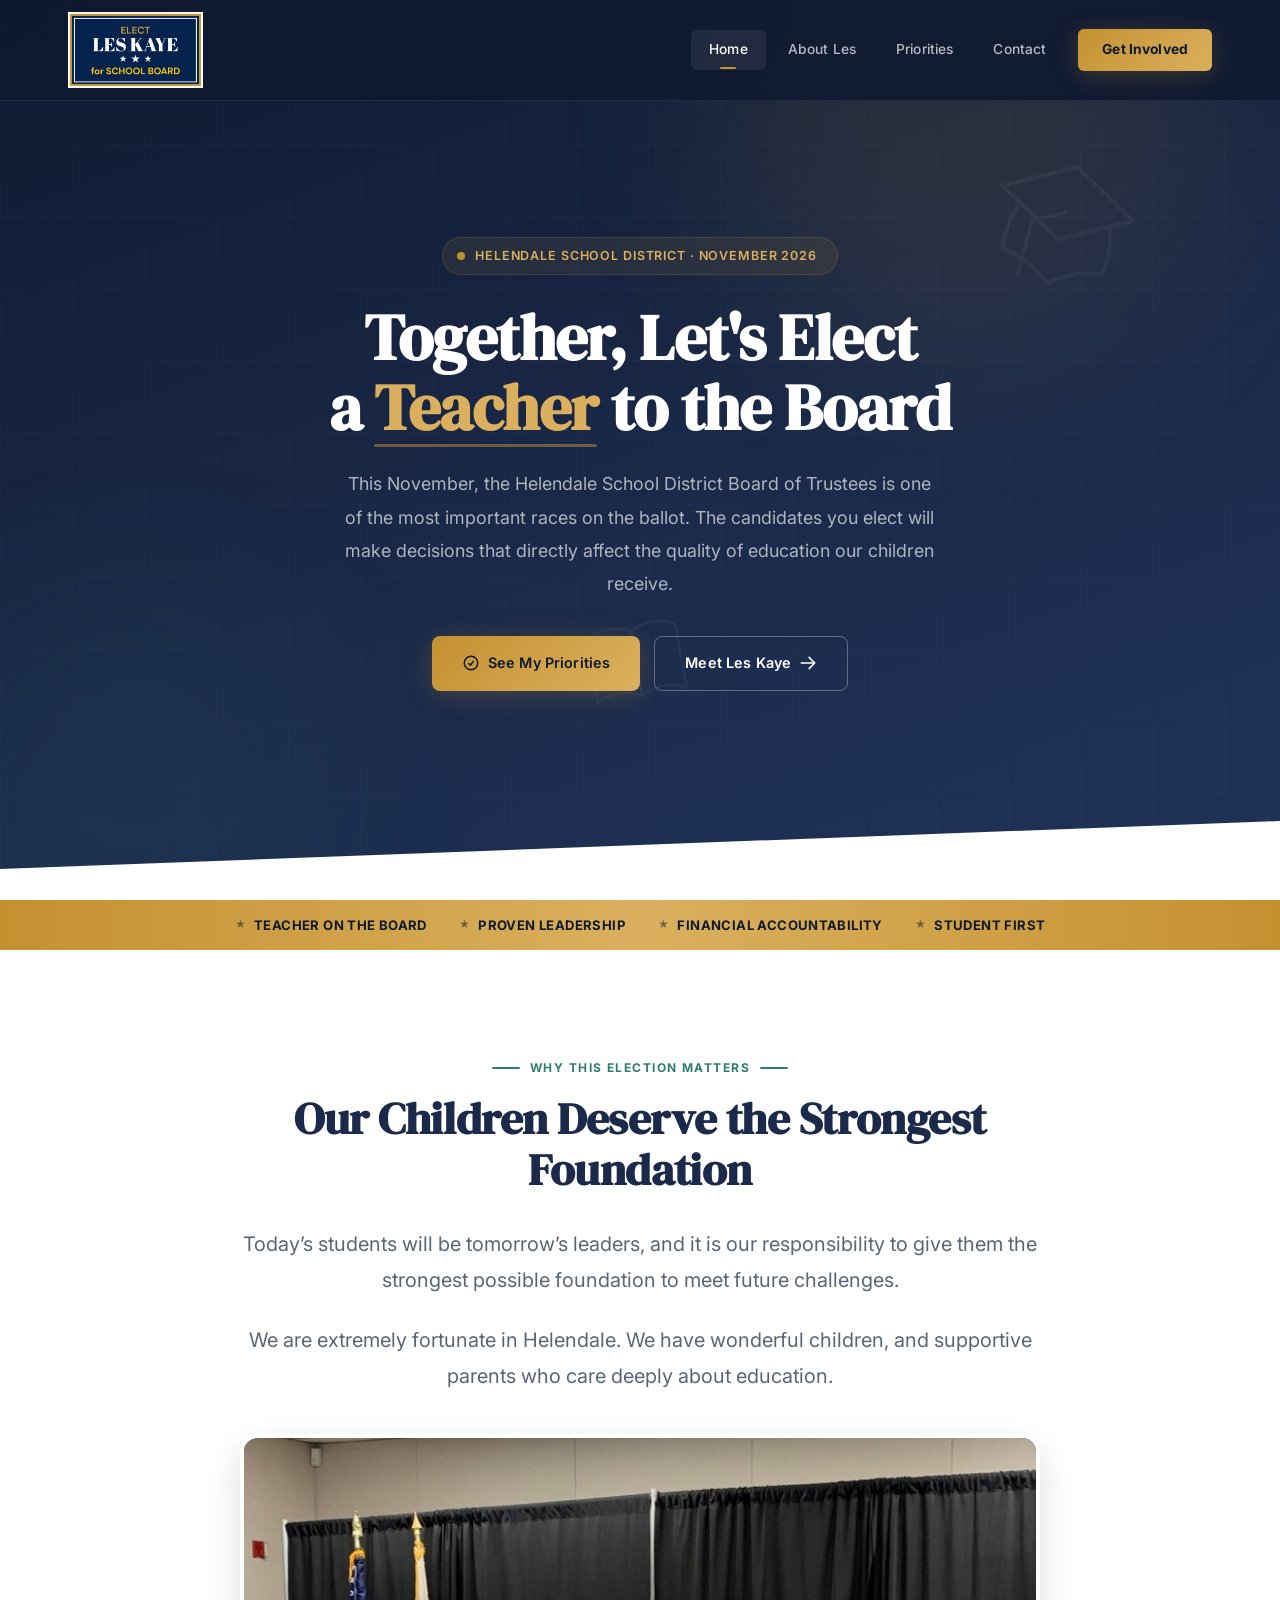
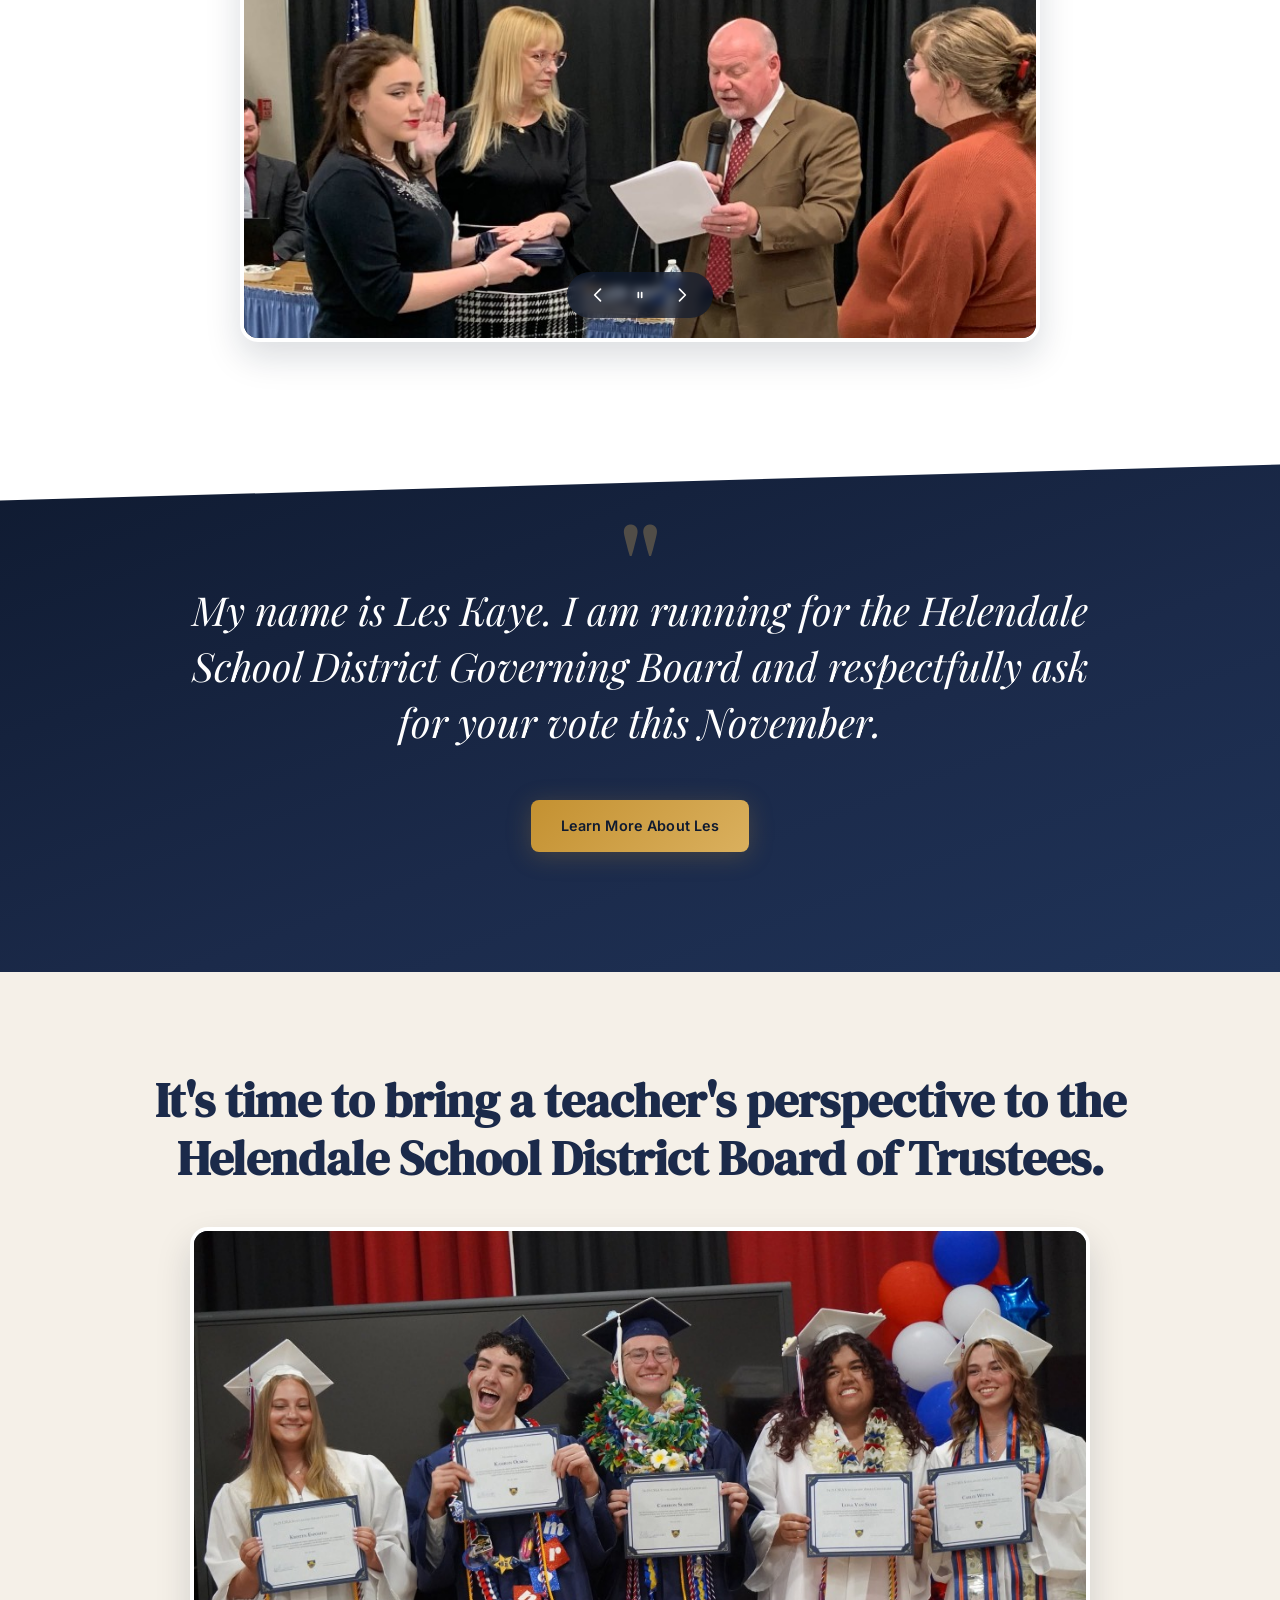
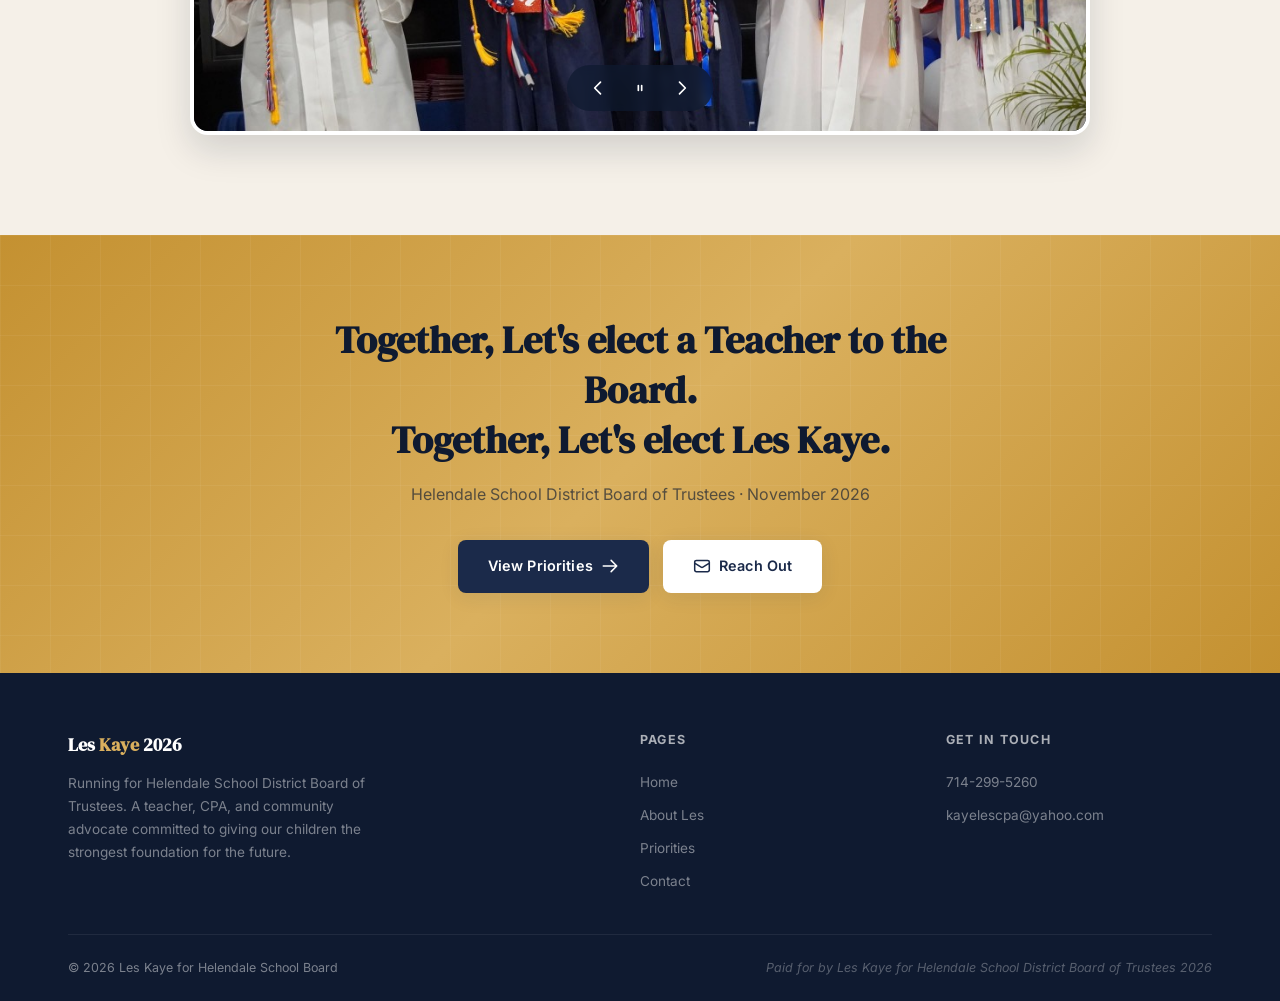
==== index.html @ a50e0bfd "Add files via upload" ====
<!DOCTYPE html>
<html lang="en">
<head>
  <meta charset="UTF-8">
  <meta name="viewport" content="width=device-width, initial-scale=1.0">
  <meta name="description" content="Les Kaye for Helendale School District Board of Trustees 2026. A teacher, CPA, and community advocate running to strengthen education in Helendale, California.">
  <meta name="keywords" content="Les Kaye, Helendale School District, School Board, Board of Trustees, Helendale California, education, school board election 2026">
  <meta name="author" content="Les Kaye for Helendale School District Board of Trustees 2026">
  <meta property="og:title" content="Les Kaye for School Board">
  <meta property="og:description" content="Together, let's elect a teacher to the Helendale School District Board of Trustees. Vote Les Kaye this November.">
  <meta property="og:type" content="website">
  <meta property="og:locale" content="en_US">
  <meta name="twitter:card" content="summary_large_image">
  <meta name="twitter:title" content="Les Kaye for School Board">
  <meta name="twitter:description" content="Together, let's elect a teacher to the Helendale School District Board of Trustees.">
  <link rel="canonical" href="https://www.leskaye2026.com/">
  <title>Les Kaye for School Board</title>
  <link rel="stylesheet" href="styles.css">
  <link rel="icon" type="image/svg+xml" href="data:image/svg+xml,<svg xmlns='http://www.w3.org/2000/svg' viewBox='0 0 100 100'><rect width='100' height='100' rx='20' fill='%230f1a30'/><text x='50' y='68' font-family='sans-serif' font-size='50' font-weight='bold' fill='%23c49131' text-anchor='middle'>LK</text></svg>">
  <style>
    /* Additional styles for the new spaced-out home page layout */
    .statement-section {
      text-align: center;
      max-width: 800px;
      margin: 0 auto;
    }
    .statement-text {
      font-size: 1.25rem;
      line-height: 1.8;
      color: var(--slate);
      margin-bottom: 24px;
    }
    .large-quote-section {
      background: linear-gradient(160deg, var(--navy-deep), var(--navy) 60%, var(--navy-mid));
      padding: 120px 0;
      position: relative;
      overflow: hidden;
    }
    .large-quote-section::before {
      content: '';
      position: absolute;
      top: -1px; left: 0; right: 0;
      height: 60px;
      background: var(--white);
      clip-path: polygon(0 0, 100% 0, 100% 40%, 0 100%);
      z-index: 2;
    }
    .large-quote-inner {
      position: relative;
      z-index: 3;
      text-align: center;
      max-width: 900px;
      margin: 0 auto;
    }
    .large-quote-mark {
      font-family: var(--font-display);
      font-size: 6rem;
      color: var(--gold-light);
      opacity: 0.3;
      line-height: 0;
      margin-bottom: 20px;
    }
    .large-quote-text {
      font-family: var(--font-editorial);
      font-style: italic;
      font-size: clamp(1.8rem, 4vw, 2.5rem);
      color: var(--white);
      line-height: 1.4;
      margin-bottom: 30px;
    }
    .vision-section {
      background: var(--sand);
      padding: 100px 0;
      text-align: center;
    }
    .vision-photo-placeholder {
      width: 100%;
      max-width: 800px;
      height: 400px;
      margin: 40px auto;
      background: rgba(27,42,74,0.05);
      border: 2px dashed var(--border);
      border-radius: var(--radius-lg);
      display: flex;
      flex-direction: column;
      align-items: center;
      justify-content: center;
      color: var(--slate);
    }
    .vision-photo-placeholder svg {
      width: 48px;
      height: 48px;
      margin-bottom: 12px;
      opacity: 0.5;
    }
    .vision-headline {
      font-family: var(--font-display);
      font-size: clamp(2rem, 4vw, 3rem);
      color: var(--navy);
      line-height: 1.2;
      margin-bottom: 24px;
    }
  </style>
</head>
<body>

  <!-- ======== NAV ======== -->
  <nav class="site-nav" role="navigation" aria-label="Main navigation">
    <div class="container nav-inner">
      <a href="index.html" class="nav-brand" aria-label="Les Kaye 2026 — Home">
        <img src="logo.png" alt="Les Kaye for School Board" class="nav-brand-logo">
      </a>
      <div class="nav-links" id="navLinks">
        <a href="index.html" class="active">Home</a>
        <a href="about.html">About Les</a>
        <a href="priorities.html">Priorities</a>
        <a href="contact.html">Contact</a>
        <a href="contact.html" class="nav-cta-link">Get Involved</a>
      </div>
      <button class="nav-hamburger" id="navHamburger" aria-label="Toggle menu" aria-expanded="false">
        <span></span><span></span><span></span>
      </button>
    </div>
  </nav>
  <div class="nav-overlay" id="navOverlay"></div>


  <!-- ======== HERO ======== -->
  <section class="hero" id="hero">
    <div class="hero-grid"></div>
    <div class="hero-orb hero-orb--gold"></div>
    <div class="hero-orb hero-orb--teal"></div>
    <div class="hero-deco hero-deco-1">
      <svg xmlns="http://www.w3.org/2000/svg" fill="none" viewBox="0 0 24 24" stroke="currentColor" stroke-width="0.5"><path stroke-linecap="round" stroke-linejoin="round" d="M12 14l9-5-9-5-9 5 9 5z" /><path stroke-linecap="round" stroke-linejoin="round" d="M12 14l6.16-3.422a12.083 12.083 0 01.665 6.479A11.952 11.952 0 0012 20.055a11.952 11.952 0 00-6.824-2.998 12.078 12.078 0 01.665-6.479L12 14z" /><path stroke-linecap="round" stroke-linejoin="round" d="M12 14l9-5-9-5-9 5 9 5zm0 0l6.16-3.422a12.083 12.083 0 01.665 6.479A11.952 11.952 0 0012 20.055a11.952 11.952 0 00-6.824-2.998 12.078 12.078 0 01.665-6.479L12 14zm-4 6v-7.5l4-2.222" /></svg>
    </div>
    <div class="hero-deco hero-deco-2">
      <svg xmlns="http://www.w3.org/2000/svg" fill="none" viewBox="0 0 24 24" stroke="currentColor" stroke-width="0.5"><path stroke-linecap="round" stroke-linejoin="round" d="M12 6.253v13m0-13C10.832 5.477 9.246 5 7.5 5S4.168 5.477 3 6.253v13C4.168 18.477 5.754 18 7.5 18s3.332.477 4.5 1.253m0-13C13.168 5.477 14.754 5 16.5 5c1.747 0 3.332.477 4.5 1.253v13C19.832 18.477 18.247 18 16.5 18c-1.746 0-3.332.477-4.5 1.253" /></svg>
    </div>

    <div class="container hero-inner">
      <!-- Left: message -->
      <div class="hero-content">
        <div class="hero-tag">
          <span class="pulse"></span>
          Helendale School District &middot; November 2026
        </div>
        <h1>
          Together, Let's Elect<br>
          a <span class="em">Teacher</span> to&nbsp;the&nbsp;Board
        </h1>
        <p class="hero-lead">
          This November, the Helendale School District Board of Trustees is one of the
          most important races on the ballot. The candidates you elect will make decisions
          that directly affect the quality of education our children receive.
        </p>
        <div class="hero-buttons">
          <a href="priorities.html" class="btn btn-gold">
            <svg xmlns="http://www.w3.org/2000/svg" fill="none" viewBox="0 0 24 24" stroke-width="2" stroke="currentColor"><path stroke-linecap="round" stroke-linejoin="round" d="M9 12.75L11.25 15 15 9.75M21 12a9 9 0 11-18 0 9 9 0 0118 0z"/></svg>
            See My Priorities
          </a>
          <a href="about.html" class="btn btn-outline-light">
            Meet Les Kaye
            <svg xmlns="http://www.w3.org/2000/svg" fill="none" viewBox="0 0 24 24" stroke-width="2" stroke="currentColor"><path stroke-linecap="round" stroke-linejoin="round" d="M13.5 4.5L21 12m0 0l-7.5 7.5M21 12H3"/></svg>
          </a>
        </div>
      </div>
    </div>
  </section>


  <!-- ======== CAMPAIGN STRIP ======== -->
  <div class="campaign-strip">
    <div class="container campaign-strip-inner">
      <span class="campaign-strip-item"><span class="star">★</span> Teacher on the Board</span>
      <span class="campaign-strip-item"><span class="star">★</span> Proven Leadership</span>
      <span class="campaign-strip-item"><span class="star">★</span> Financial Accountability</span>
      <span class="campaign-strip-item"><span class="star">★</span> Student First</span>
    </div>
  </div>


  <!-- ======== STATEMENT SECTION (white bg) ======== -->
  <section class="sec-pad" style="background: var(--white);">
    <div class="container">
      <div class="statement-section reveal-s">
        <div class="sec-label sec-label--teal" style="justify-content: center;">
          <span class="bar"></span>
          Why This Election Matters
          <span class="bar"></span>
        </div>
        <h2 class="sec-title" style="color: var(--navy); margin-bottom: 30px;">
          Our Children Deserve the Strongest Foundation
        </h2>
        
        <p class="statement-text">
          Today’s students will be tomorrow’s leaders, and it is our responsibility to give them the strongest possible foundation to meet future challenges.
        </p>
        <p class="statement-text">
          We are extremely fortunate in Helendale. We have wonderful children, and supportive parents who care deeply about education.
        </p>
        <!-- Event Photo Carousel -->
        <div class="carousel-container" id="eventCarousel">
          <div class="carousel-track" id="carouselTrack">
            <img src="slide_1.jpg" alt="Swearing in ceremony photo 1" class="carousel-slide active">
            <img src="slide_2.jpg" alt="Swearing in ceremony photo 2" class="carousel-slide">
            <img src="slide_3.jpg" alt="Swearing in ceremony photo 3" class="carousel-slide">
            <img src="slide_4.jpg" alt="Swearing in ceremony photo 4" class="carousel-slide">
            <img src="slide_5.jpg" alt="Swearing in ceremony photo 5" class="carousel-slide">
            <img src="slide_6.jpg" alt="Swearing in ceremony photo 6" class="carousel-slide">
          </div>
          <div class="carousel-controls">
            <button class="carousel-btn carousel-prev" aria-label="Previous photo">
              <svg xmlns="http://www.w3.org/2000/svg" width="20" height="20" fill="none" viewBox="0 0 24 24" stroke="currentColor" stroke-width="2"><path stroke-linecap="round" stroke-linejoin="round" d="M15 19l-7-7 7-7" /></svg>
            </button>
            <button class="carousel-btn carousel-pause-play" aria-label="Pause slideshow">
              <svg xmlns="http://www.w3.org/2000/svg" width="20" height="20" fill="none" viewBox="0 0 24 24" stroke="currentColor" stroke-width="2" class="icon-pause"><path stroke-linecap="round" stroke-linejoin="round" d="M10 9v6m4-6v6" /></svg>
              <svg xmlns="http://www.w3.org/2000/svg" width="20" height="20" fill="none" viewBox="0 0 24 24" stroke="currentColor" stroke-width="2" class="icon-play" style="display:none;"><path stroke-linecap="round" stroke-linejoin="round" d="M14.752 11.168l-3.197-2.132A1 1 0 0010 9.87v4.263a1 1 0 001.555.832l3.197-2.132a1 1 0 000-1.664z" /><path stroke-linecap="round" stroke-linejoin="round" d="M21 12a9 9 0 11-18 0 9 9 0 0118 0z" /></svg>
            </button>
            <button class="carousel-btn carousel-next" aria-label="Next photo">
              <svg xmlns="http://www.w3.org/2000/svg" width="20" height="20" fill="none" viewBox="0 0 24 24" stroke="currentColor" stroke-width="2"><path stroke-linecap="round" stroke-linejoin="round" d="M9 5l7 7-7 7" /></svg>
            </button>
          </div>
        </div>
      </div>
    </div>
  </section>


  <!-- ======== LARGE QUOTE (navy bg) ======== -->
  <section class="large-quote-section">
    <div class="container">
      <div class="large-quote-inner reveal">
        <div class="large-quote-mark">"</div>
        <p class="large-quote-text">
          My name is Les Kaye. I am running for the Helendale School District Governing Board and respectfully ask for your vote this November.
        </p>
        <a href="about.html" class="btn btn-gold" style="margin-top: 20px;">
          Learn More About Les
        </a>
      </div>
    </div>
  </section>


  <!-- ======== VISION TEASER (sand bg) ======== -->
  <section class="vision-section">
    <div class="container">
      <div class="reveal-s">
        <h2 class="vision-headline">
          It's time to bring a teacher's perspective to the<br>
          Helendale School District Board of Trustees.
        </h2>
        
        <!-- Community Photo Carousel -->
        <div class="carousel-container" id="communityCarousel">
          <div class="carousel-track">
            <img src="community_1.jpg" alt="Community Event Photo 1" class="carousel-slide active">
            <img src="community_2.jpg" alt="Community Event Photo 2" class="carousel-slide">
            <img src="community_3.jpg" alt="Community Event Photo 3" class="carousel-slide">
          </div>
          <div class="carousel-controls">
            <button class="carousel-btn carousel-prev" aria-label="Previous photo">
              <svg xmlns="http://www.w3.org/2000/svg" width="20" height="20" fill="none" viewBox="0 0 24 24" stroke="currentColor" stroke-width="2"><path stroke-linecap="round" stroke-linejoin="round" d="M15 19l-7-7 7-7" /></svg>
            </button>
            <button class="carousel-btn carousel-pause-play" aria-label="Pause slideshow">
              <svg xmlns="http://www.w3.org/2000/svg" width="20" height="20" fill="none" viewBox="0 0 24 24" stroke="currentColor" stroke-width="2" class="icon-pause"><path stroke-linecap="round" stroke-linejoin="round" d="M10 9v6m4-6v6" /></svg>
              <svg xmlns="http://www.w3.org/2000/svg" width="20" height="20" fill="none" viewBox="0 0 24 24" stroke="currentColor" stroke-width="2" class="icon-play" style="display:none;"><path stroke-linecap="round" stroke-linejoin="round" d="M14.752 11.168l-3.197-2.132A1 1 0 0010 9.87v4.263a1 1 0 001.555.832l3.197-2.132a1 1 0 000-1.664z" /><path stroke-linecap="round" stroke-linejoin="round" d="M21 12a9 9 0 11-18 0 9 9 0 0118 0z" /></svg>
            </button>
            <button class="carousel-btn carousel-next" aria-label="Next photo">
              <svg xmlns="http://www.w3.org/2000/svg" width="20" height="20" fill="none" viewBox="0 0 24 24" stroke="currentColor" stroke-width="2"><path stroke-linecap="round" stroke-linejoin="round" d="M9 5l7 7-7 7" /></svg>
            </button>
          </div>
        </div>
      </div>
    </div>
  </section>


  <!-- ======== TOGETHER CTA (gold bg) ======== -->
  <section class="together-banner">
    <div class="together-inner reveal-s">
      <h2>
        Together, Let's elect a Teacher to the Board.<br>
        Together, Let's elect Les Kaye.
      </h2>
      <p>Helendale School District Board of Trustees &middot; November 2026</p>
      <div style="display: flex; gap: 14px; justify-content: center; flex-wrap: wrap;">
        <a href="priorities.html" class="btn btn-navy">
          View Priorities
          <svg xmlns="http://www.w3.org/2000/svg" fill="none" viewBox="0 0 24 24" stroke-width="2" stroke="currentColor"><path stroke-linecap="round" stroke-linejoin="round" d="M13.5 4.5L21 12m0 0l-7.5 7.5M21 12H3"/></svg>
        </a>
        <a href="contact.html" class="btn btn-white">
          <svg xmlns="http://www.w3.org/2000/svg" fill="none" viewBox="0 0 24 24" stroke-width="2" stroke="currentColor"><path stroke-linecap="round" stroke-linejoin="round" d="M21.75 6.75v10.5a2.25 2.25 0 01-2.25 2.25h-15a2.25 2.25 0 01-2.25-2.25V6.75m19.5 0A2.25 2.25 0 0019.5 4.5h-15a2.25 2.25 0 00-2.25 2.25m19.5 0v.243a2.25 2.25 0 01-1.07 1.916l-7.5 4.615a2.25 2.25 0 01-2.36 0L3.32 8.91a2.25 2.25 0 01-1.07-1.916V6.75"/></svg>
          Reach Out
        </a>
      </div>
    </div>
  </section>


  <!-- ======== FOOTER ======== -->
  <footer class="site-footer">
    <div class="container">
      <div class="footer-grid">
        <div class="footer-brand">
          <h3>Les <em>Kaye</em> 2026</h3>
          <p>
            Running for Helendale School District Board of Trustees. A teacher, CPA,
            and community advocate committed to giving our children the strongest
            foundation for the future.
          </p>
        </div>
        <div class="footer-col">
          <h4>Pages</h4>
          <a href="index.html">Home</a>
          <a href="about.html">About Les</a>
          <a href="priorities.html">Priorities</a>
          <a href="contact.html">Contact</a>
        </div>
        <div class="footer-col">
          <h4>Get in Touch</h4>
          <a href="tel:7142995260">714-299-5260</a>
          <a href="mailto:kayelescpa@yahoo.com">kayelescpa@yahoo.com</a>
        </div>
      </div>
      <div class="footer-bottom">
        <span>&copy; 2026 Les Kaye for Helendale School Board</span>
        <span class="footer-disclaimer">Paid for by Les Kaye for Helendale School District Board of Trustees 2026</span>
      </div>
    </div>
  </footer>

  <script src="script.js"></script>
</body>
</html>
---- styles.css ----
/* ============================================================
   LES KAYE 2026 — Campaign Design System
   ============================================================ */

@import url('https://fonts.googleapis.com/css2?family=DM+Serif+Display:ital@0;1&family=Inter:wght@300;400;500;600;700;800&family=Playfair+Display:ital,wght@0,400;0,700;1,400&display=swap');

*, *::before, *::after {
  margin: 0;
  padding: 0;
  box-sizing: border-box;
}

:root {
  --navy: #1b2a4a;
  --navy-deep: #0f1a30;
  --navy-mid: #1f3358;
  --navy-light: #2a4270;
  --gold: #c49131;
  --gold-light: #dab05e;
  --gold-pale: #f0ddb3;
  --gold-glow: rgba(196,145,49,0.15);
  --teal: #2e7d6f;
  --teal-light: #3a9e8c;
  --sand: #f5f0e8;
  --cream: #faf8f4;
  --charcoal: #2b2b2b;
  --slate: #5a6577;
  --muted: #8892a0;
  --border: #e2dbd0;
  --border-dark: rgba(255,255,255,0.08);
  --white: #ffffff;
  --font-display: 'DM Serif Display', Georgia, serif;
  --font-editorial: 'Playfair Display', Georgia, serif;
  --font-body: 'Inter', -apple-system, BlinkMacSystemFont, sans-serif;
  --shadow-sm: 0 1px 3px rgba(27,42,74,0.06);
  --shadow-md: 0 4px 20px rgba(27,42,74,0.09);
  --shadow-lg: 0 8px 40px rgba(27,42,74,0.13);
  --shadow-gold: 0 4px 24px rgba(196,145,49,0.25);
  --ease: cubic-bezier(0.4, 0, 0.2, 1);
  --ease-out: cubic-bezier(0, 0, 0.2, 1);
  --radius: 10px;
  --radius-lg: 18px;
}

html {
  scroll-behavior: smooth;
  font-size: 16px;
}

body {
  font-family: var(--font-body);
  color: var(--charcoal);
  background: var(--cream);
  line-height: 1.7;
  overflow-x: hidden;
  -webkit-font-smoothing: antialiased;
}

img { max-width: 100%; display: block; }
a { text-decoration: none; color: inherit; }
ul, ol { list-style: none; }
button { cursor: pointer; border: none; background: none; font-family: inherit; }

.container {
  width: 100%;
  max-width: 1200px;
  margin: 0 auto;
  padding: 0 28px;
}

.sr-only {
  position: absolute; width: 1px; height: 1px;
  padding: 0; margin: -1px; overflow: hidden;
  clip: rect(0,0,0,0); border: 0;
}


/* ============================================================
   SCROLL REVEAL
   ============================================================ */
.reveal {
  opacity: 0;
  transform: translateY(32px);
  transition: opacity 0.8s var(--ease), transform 0.8s var(--ease);
}
.reveal.vis { opacity: 1; transform: translateY(0); }

.reveal-l {
  opacity: 0;
  transform: translateX(-40px);
  transition: opacity 0.8s var(--ease), transform 0.8s var(--ease);
}
.reveal-l.vis { opacity: 1; transform: translateX(0); }

.reveal-r {
  opacity: 0;
  transform: translateX(40px);
  transition: opacity 0.8s var(--ease), transform 0.8s var(--ease);
}
.reveal-r.vis { opacity: 1; transform: translateX(0); }

.reveal-s {
  opacity: 0;
  transform: scale(0.9);
  transition: opacity 0.8s var(--ease), transform 0.8s var(--ease);
}
.reveal-s.vis { opacity: 1; transform: scale(1); }

/* Stagger */
.stagger > *:nth-child(1) { transition-delay: 0s; }
.stagger > *:nth-child(2) { transition-delay: 0.12s; }
.stagger > *:nth-child(3) { transition-delay: 0.24s; }
.stagger > *:nth-child(4) { transition-delay: 0.36s; }
.stagger > *:nth-child(5) { transition-delay: 0.48s; }


/* ============================================================
   NAVIGATION
   ============================================================ */
.site-nav {
  position: fixed;
  top: 0; left: 0; right: 0;
  z-index: 1000;
  background: rgba(15,26,48,0.88);
  backdrop-filter: blur(20px);
  -webkit-backdrop-filter: blur(20px);
  border-bottom: 1px solid var(--border-dark);
  transition: background 0.4s var(--ease), box-shadow 0.4s var(--ease);
}
.site-nav.scrolled {
  background: rgba(15,26,48,0.96);
  box-shadow: 0 4px 30px rgba(0,0,0,0.2);
}

.nav-inner {
  display: flex;
  align-items: center;
  justify-content: space-between;
  height: 100px;
}

.nav-brand {
  display: flex;
  align-items: center;
}
.nav-brand-logo {
  height: 76px;
  width: auto;
  object-fit: contain;
  transition: transform 0.3s var(--ease);
}
.nav-brand-logo:hover {
  transform: scale(1.03);
}

.nav-links {
  display: flex;
  align-items: center;
  gap: 4px;
}
.nav-links a {
  color: rgba(255,255,255,0.7);
  font-size: 0.86rem;
  font-weight: 500;
  padding: 8px 18px;
  border-radius: 6px;
  transition: color 0.25s, background 0.25s;
  letter-spacing: 0.01em;
}
.nav-links a:hover,
.nav-links a.active {
  color: var(--white);
  background: rgba(255,255,255,0.07);
}
.nav-links a.active {
  position: relative;
}
.nav-links a.active::after {
  content: '';
  position: absolute;
  bottom: 1px; left: 50%;
  transform: translateX(-50%);
  width: 16px; height: 2px;
  background: var(--gold);
  border-radius: 2px;
}

.nav-cta-link {
  margin-left: 10px;
  background: linear-gradient(135deg, var(--gold), var(--gold-light)) !important;
  color: var(--navy-deep) !important;
  font-weight: 700 !important;
  padding: 9px 24px !important;
  border-radius: 6px !important;
  box-shadow: var(--shadow-gold);
  transition: transform 0.2s, box-shadow 0.2s !important;
}
.nav-cta-link:hover {
  transform: translateY(-1px) !important;
  box-shadow: 0 6px 28px rgba(196,145,49,0.4) !important;
}

/* Hamburger */
.nav-hamburger {
  display: none;
  flex-direction: column;
  gap: 5px;
  padding: 4px;
  z-index: 1001;
}
.nav-hamburger span {
  width: 22px; height: 2px;
  background: var(--white);
  border-radius: 2px;
  transition: transform 0.3s var(--ease), opacity 0.3s;
}
.nav-hamburger.open span:nth-child(1) { transform: rotate(45deg) translate(5px, 5px); }
.nav-hamburger.open span:nth-child(2) { opacity: 0; }
.nav-hamburger.open span:nth-child(3) { transform: rotate(-45deg) translate(5px, -5px); }

.nav-overlay {
  position: fixed; inset: 0;
  background: rgba(0,0,0,0.5);
  z-index: 999;
  opacity: 0;
  pointer-events: none;
  transition: opacity 0.4s;
}
.nav-overlay.active { opacity: 1; pointer-events: auto; }

@media (max-width: 768px) {
  .nav-hamburger { display: flex; }
  .nav-links {
    position: fixed;
    top: 0; right: -100%;
    width: 280px; height: 100vh;
    background: var(--navy-deep);
    flex-direction: column;
    align-items: stretch;
    padding: 90px 28px 40px;
    gap: 2px;
    transition: right 0.4s var(--ease);
    box-shadow: -8px 0 40px rgba(0,0,0,0.35);
  }
  .nav-links.open { right: 0; }
  .nav-links a { font-size: 0.95rem; padding: 13px 16px; }
  .nav-cta-link { margin-left: 0 !important; margin-top: 14px; text-align: center; }
}


/* ============================================================
   BUTTONS
   ============================================================ */
.btn {
  display: inline-flex;
  align-items: center;
  gap: 8px;
  font-size: 0.9rem;
  font-weight: 600;
  padding: 14px 30px;
  border-radius: 8px;
  transition: all 0.25s var(--ease);
  letter-spacing: 0.01em;
  position: relative;
}
.btn svg { width: 18px; height: 18px; flex-shrink: 0; }

.btn-gold {
  background: linear-gradient(135deg, var(--gold), var(--gold-light));
  color: var(--navy-deep);
  box-shadow: var(--shadow-gold);
}
.btn-gold:hover {
  transform: translateY(-2px);
  box-shadow: 0 8px 32px rgba(196,145,49,0.4);
}

.btn-white {
  background: var(--white);
  color: var(--navy);
  box-shadow: var(--shadow-md);
}
.btn-white:hover {
  transform: translateY(-2px);
  box-shadow: var(--shadow-lg);
}

.btn-outline-light {
  background: transparent;
  color: var(--white);
  border: 1.5px solid rgba(255,255,255,0.3);
}
.btn-outline-light:hover {
  border-color: rgba(255,255,255,0.6);
  background: rgba(255,255,255,0.06);
  transform: translateY(-2px);
}

.btn-navy {
  background: var(--navy);
  color: var(--white);
  box-shadow: var(--shadow-md);
}
.btn-navy:hover {
  background: var(--navy-mid);
  transform: translateY(-2px);
  box-shadow: var(--shadow-lg);
}


/* ============================================================
   HERO — CAMPAIGN STYLE
   ============================================================ */
.hero {
  position: relative;
  min-height: 100vh;
  display: flex;
  align-items: center;
  overflow: hidden;
  padding-top: 68px;
  /* Two-tone split background */
  background:
    linear-gradient(160deg, var(--navy-deep) 0%, var(--navy) 55%, var(--navy-mid) 100%);
}

/* Angled bottom edge */
.hero::after {
  content: '';
  position: absolute;
  bottom: -1px; left: 0; right: 0;
  height: 80px;
  background: var(--white);
  clip-path: polygon(0 60%, 100% 0, 100% 100%, 0 100%);
  z-index: 3;
}

/* Subtle grid overlay */
.hero-grid {
  position: absolute; inset: 0;
  background-image:
    linear-gradient(rgba(255,255,255,0.018) 1px, transparent 1px),
    linear-gradient(90deg, rgba(255,255,255,0.018) 1px, transparent 1px);
  background-size: 72px 72px;
  pointer-events: none;
}

/* Decorative glow orbs */
.hero-orb {
  position: absolute;
  border-radius: 50%;
  pointer-events: none;
  filter: blur(80px);
}
.hero-orb--gold {
  width: 500px; height: 500px;
  top: -15%; right: 5%;
  background: rgba(196,145,49,0.1);
}
.hero-orb--teal {
  width: 400px; height: 400px;
  bottom: -10%; left: -5%;
  background: rgba(46,125,111,0.07);
}

/* Subtle educational icons */
.hero-deco {
  position: absolute;
  opacity: 0.04;
  pointer-events: none;
  color: var(--white);
}
.hero-deco svg {
  width: 100%;
  height: 100%;
}
.hero-deco-1 {
  top: 15%; right: 10%;
  width: 180px; height: 180px;
  transform: rotate(15deg);
}
.hero-deco-2 {
  bottom: 20%; left: 45%;
  width: 120px; height: 120px;
  transform: rotate(-10deg);
}

.hero-inner {
  position: relative;
  z-index: 2;
  display: flex;
  flex-direction: column;
  align-items: center;
  text-align: center;
  padding: 80px 0 120px;
}

/* Left column: text */
.hero-content {}

.hero-tag {
  display: inline-flex;
  align-items: center;
  gap: 10px;
  background: rgba(196,145,49,0.1);
  border: 1px solid rgba(196,145,49,0.2);
  border-radius: 100px;
  padding: 7px 20px 7px 14px;
  margin-bottom: 28px;
  font-size: 0.78rem;
  font-weight: 600;
  color: var(--gold-light);
  letter-spacing: 0.07em;
  text-transform: uppercase;
}
.hero-tag .pulse {
  width: 8px; height: 8px;
  background: var(--gold);
  border-radius: 50%;
  animation: pulse 2s ease-in-out infinite;
}
@keyframes pulse {
  0%,100% { transform: scale(1); opacity: 1; }
  50% { transform: scale(1.5); opacity: 0.4; }
}

.hero h1 {
  font-family: var(--font-display);
  font-size: clamp(2.6rem, 5.5vw, 4rem);
  color: var(--white);
  line-height: 1.1;
  margin-bottom: 24px;
  letter-spacing: -0.01em;
}
.hero h1 .em {
  color: var(--gold-light);
  position: relative;
  white-space: nowrap;
}
.hero h1 .em::after {
  content: '';
  position: absolute;
  bottom: 4px; left: 0; right: 0;
  height: 3px;
  background: var(--gold);
  border-radius: 3px;
  opacity: 0.5;
}

.hero-lead {
  font-size: 1.12rem;
  color: rgba(255,255,255,0.65);
  line-height: 1.85;
  max-width: 600px;
  margin: 0 auto 36px;
}

.hero-buttons {
  display: flex;
  flex-wrap: wrap;
  justify-content: center;
  gap: 14px;
}

/* Right column: candidate card */
.hero-card-area { display: flex; justify-content: flex-end; }

.candidate-plaque-frame {
  position: relative;
  width: 100%;
  max-width: 400px;
  margin-top: 20px;
}

.candidate-plaque-frame::before {
  content: '';
  position: absolute;
  top: -15px; left: -15px;
  width: 120px; height: 120px;
  background: radial-gradient(circle, var(--gold) 2px, transparent 2px);
  background-size: 16px 16px;
  z-index: 1;
}

.plaque-photo {
  position: relative;
  z-index: 2;
  width: 100%;
  aspect-ratio: 4/5;
  background: linear-gradient(160deg, rgba(255,255,255,0.06), rgba(255,255,255,0.02));
  border: 1px solid rgba(255,255,255,0.1);
  border-radius: var(--radius-lg);
  display: flex;
  flex-direction: column;
  align-items: center;
  justify-content: center;
  gap: 12px;
  backdrop-filter: blur(8px);
  box-shadow: var(--shadow-lg);
}

.plaque-photo svg {
  width: 42px; height: 42px;
  color: rgba(255,255,255,0.25);
}

.plaque-photo .ph-label {
  font-size: 0.8rem;
  color: rgba(255,255,255,0.3);
  text-transform: uppercase;
  letter-spacing: 0.12em;
  font-weight: 600;
}

.plaque-text-box {
  position: absolute;
  bottom: -30px;
  right: -20px;
  z-index: 3;
  background: var(--white);
  padding: 24px 30px;
  border-radius: var(--radius);
  box-shadow: var(--shadow-xl);
  border-left: 4px solid var(--gold);
  width: 90%;
  transition: transform 0.4s var(--ease);
}

.candidate-plaque-frame:hover .plaque-text-box {
  transform: translateY(-5px);
}

.plaque-name {
  font-family: var(--font-display);
  font-size: 2rem;
  color: var(--navy-deep);
  margin-bottom: 6px;
  line-height: 1;
}

.plaque-role {
  font-size: 0.85rem;
  color: var(--slate);
  line-height: 1.4;
  font-weight: 600;
  text-transform: uppercase;
  letter-spacing: 0.05em;
}

@media (max-width: 600px) {
  .candidate-plaque-frame {
    max-width: 320px;
  }
  .candidate-plaque-frame::before {
    display: none;
  }
  .plaque-text-box {
    right: -10px;
    width: 95%;
    padding: 16px 20px;
  }
}

@media (max-width: 900px) {
  .hero-inner { grid-template-columns: 1fr; gap: 60px; }
  .hero-card-area { display: flex; justify-content: center; margin-top: 20px; }
  .hero { min-height: auto; padding-bottom: 120px; }
}


/* ============================================================
   CAMPAIGN STRIP — thin gold bar with scrolling text vibe
   ============================================================ */
.campaign-strip {
  background: linear-gradient(90deg, var(--gold), var(--gold-light), var(--gold));
  padding: 14px 0;
  position: relative;
  z-index: 4;
}
.campaign-strip-inner {
  display: flex;
  align-items: center;
  justify-content: center;
  gap: 32px;
  flex-wrap: wrap;
}
.campaign-strip-item {
  display: flex;
  align-items: center;
  gap: 8px;
  font-size: 0.82rem;
  font-weight: 700;
  color: var(--navy-deep);
  letter-spacing: 0.03em;
  text-transform: uppercase;
}
.campaign-strip-item .star {
  font-size: 0.65rem;
  opacity: 0.5;
}


/* ============================================================
   SECTION HELPERS
   ============================================================ */
section { position: relative; }

.sec-pad { padding: 100px 0; }
.sec-pad-sm { padding: 70px 0; }

.sec-label {
  display: inline-flex;
  align-items: center;
  gap: 10px;
  font-size: 0.75rem;
  font-weight: 700;
  text-transform: uppercase;
  letter-spacing: 0.12em;
  margin-bottom: 14px;
}
.sec-label .bar {
  width: 28px; height: 2px;
  border-radius: 2px;
}
.sec-label--gold { color: var(--gold); }
.sec-label--gold .bar { background: var(--gold); }
.sec-label--teal { color: var(--teal); }
.sec-label--teal .bar { background: var(--teal); }
.sec-label--white { color: rgba(255,255,255,0.7); }
.sec-label--white .bar { background: rgba(255,255,255,0.4); }

.sec-title {
  font-family: var(--font-display);
  font-size: clamp(1.8rem, 3.5vw, 2.8rem);
  line-height: 1.15;
  margin-bottom: 16px;
  letter-spacing: -0.01em;
}

.sec-sub {
  font-size: 1.02rem;
  line-height: 1.75;
  max-width: 580px;
}

.sep {
  width: 50px; height: 3px;
  background: linear-gradient(90deg, var(--gold), var(--teal));
  border-radius: 3px;
  margin: 18px 0;
}


/* ============================================================
   SECTION: WHY THIS ELECTION MATTERS (white bg)
   ============================================================ */
.why-section {
  background: var(--white);
}

.why-grid {
  display: grid;
  grid-template-columns: 1fr 1fr;
  gap: 56px;
  align-items: start;
  margin-top: 40px;
}

.why-text p {
  font-size: 1rem;
  color: var(--slate);
  line-height: 1.85;
  margin-bottom: 18px;
}

.why-quote {
  font-family: var(--font-editorial);
  font-size: 1.15rem;
  font-style: italic;
  color: var(--navy);
  border-left: 3px solid var(--gold);
  padding-left: 20px;
  margin: 28px 0;
  line-height: 1.7;
}

.why-highlights {
  display: flex;
  flex-direction: column;
  gap: 18px;
}

.why-highlight-card {
  background: var(--cream);
  border: 1px solid var(--border);
  border-radius: var(--radius);
  padding: 24px;
  display: flex;
  align-items: flex-start;
  gap: 18px;
  transition: transform 0.35s var(--ease), box-shadow 0.35s var(--ease);
}
.why-highlight-card:hover {
  transform: translateY(-3px);
  box-shadow: var(--shadow-md);
}

.wh-icon {
  width: 46px; height: 46px;
  border-radius: 8px;
  display: grid;
  place-items: center;
  flex-shrink: 0;
}
.wh-icon svg { width: 22px; height: 22px; }
.wh-icon--navy { background: var(--navy); }
.wh-icon--navy svg { color: var(--gold-light); }
.wh-icon--teal { background: var(--teal); }
.wh-icon--teal svg { color: var(--white); }
.wh-icon--gold { background: linear-gradient(135deg, var(--gold), var(--gold-light)); }
.wh-icon--gold svg { color: var(--navy-deep); }

.wh-title {
  font-family: var(--font-display);
  font-size: 1rem;
  color: var(--navy);
  margin-bottom: 4px;
}
.wh-desc {
  font-size: 0.85rem;
  color: var(--slate);
  line-height: 1.55;
}

@media (max-width: 768px) {
  .why-grid { grid-template-columns: 1fr; gap: 32px; }
}


/* ============================================================
   SECTION: THREE PILLARS (navy bg)
   ============================================================ */
.pillars-section {
  background: linear-gradient(160deg, var(--navy-deep), var(--navy) 60%, var(--navy-mid));
  position: relative;
  overflow: hidden;
}
/* Angled top edge */
.pillars-section::before {
  content: '';
  position: absolute;
  top: -1px; left: 0; right: 0;
  height: 60px;
  background: var(--white);
  clip-path: polygon(0 0, 100% 0, 100% 40%, 0 100%);
  z-index: 2;
}

.pillars-grid {
  display: grid;
  grid-template-columns: repeat(3, 1fr);
  gap: 24px;
  margin-top: 48px;
}

.pillar-card {
  background: rgba(255,255,255,0.04);
  border: 1px solid rgba(255,255,255,0.08);
  border-radius: var(--radius-lg);
  padding: 36px 28px;
  transition: transform 0.4s var(--ease), border-color 0.4s, background 0.4s;
  position: relative;
  overflow: hidden;
}
.pillar-card::before {
  content: '';
  position: absolute;
  top: 0; left: 0; right: 0;
  height: 3px;
  background: linear-gradient(90deg, var(--gold), var(--teal));
  transform: scaleX(0);
  transform-origin: left;
  transition: transform 0.5s var(--ease);
}
.pillar-card:hover {
  transform: translateY(-5px);
  border-color: rgba(255,255,255,0.15);
  background: rgba(255,255,255,0.06);
}
.pillar-card:hover::before { transform: scaleX(1); }

.pillar-icon {
  width: 52px; height: 52px;
  border-radius: 12px;
  display: grid;
  place-items: center;
  margin-bottom: 22px;
  background: rgba(196,145,49,0.12);
  border: 1px solid rgba(196,145,49,0.2);
}
.pillar-icon svg { width: 26px; height: 26px; color: var(--gold-light); }

.pillar-card h3 {
  font-family: var(--font-display);
  font-size: 1.2rem;
  color: var(--white);
  margin-bottom: 10px;
}
.pillar-card p {
  font-size: 0.88rem;
  color: rgba(255,255,255,0.55);
  line-height: 1.7;
}

@media (max-width: 768px) {
  .pillars-grid { grid-template-columns: 1fr; }
}


/* ============================================================
   SECTION: TRACK RECORD (white bg)
   ============================================================ */
.record-section {
  background: var(--white);
}

.record-grid {
  display: grid;
  grid-template-columns: 1fr 1fr;
  gap: 20px;
  margin-top: 48px;
}

.record-card {
  background: var(--cream);
  border: 1px solid var(--border);
  border-radius: var(--radius);
  padding: 28px 28px 28px 24px;
  display: flex;
  gap: 20px;
  align-items: flex-start;
  transition: transform 0.35s var(--ease), box-shadow 0.35s var(--ease);
}
.record-card:hover {
  transform: translateY(-3px);
  box-shadow: var(--shadow-md);
}

.record-marker {
  flex-shrink: 0;
  width: 40px; height: 40px;
  background: linear-gradient(135deg, var(--teal), var(--teal-light));
  border-radius: 50%;
  display: grid;
  place-items: center;
  margin-top: 3px;
}
.record-marker svg { width: 18px; height: 18px; color: var(--white); }

.record-card h3 {
  font-family: var(--font-display);
  font-size: 1rem;
  color: var(--navy);
  margin-bottom: 6px;
}
.record-card p {
  font-size: 0.85rem;
  color: var(--slate);
  line-height: 1.65;
}
.record-card strong {
  color: var(--navy);
}

@media (max-width: 768px) {
  .record-grid { grid-template-columns: 1fr; }
}


/* ============================================================
   SECTION: CTA / TOGETHER BANNER (gold bg)
   ============================================================ */
.together-banner {
  background: linear-gradient(135deg, var(--gold), var(--gold-light) 50%, var(--gold));
  position: relative;
  overflow: hidden;
  padding: 80px 0;
}
.together-banner::before {
  content: '';
  position: absolute;
  inset: 0;
  background-image:
    linear-gradient(rgba(255,255,255,0.05) 1px, transparent 1px),
    linear-gradient(90deg, rgba(255,255,255,0.05) 1px, transparent 1px);
  background-size: 50px 50px;
  pointer-events: none;
}

.together-inner {
  position: relative;
  z-index: 2;
  text-align: center;
  max-width: 700px;
  margin: 0 auto;
}

.together-banner h2 {
  font-family: var(--font-display);
  font-size: clamp(1.6rem, 3vw, 2.4rem);
  color: var(--navy-deep);
  line-height: 1.3;
  margin-bottom: 16px;
}

.together-banner p {
  font-size: 1rem;
  color: rgba(15,26,48,0.65);
  margin-bottom: 32px;
}


/* ============================================================
   FOOTER
   ============================================================ */
.site-footer {
  background: var(--navy-deep);
  color: rgba(255,255,255,0.45);
  padding: 56px 0 0;
}

.footer-grid {
  display: grid;
  grid-template-columns: 2fr 1fr 1fr;
  gap: 40px;
  padding-bottom: 36px;
  border-bottom: 1px solid rgba(255,255,255,0.07);
}

.footer-brand h3 {
  font-family: var(--font-display);
  font-size: 1.15rem;
  color: var(--white);
  margin-bottom: 12px;
}
.footer-brand h3 em { color: var(--gold-light); font-style: normal; }
.footer-brand p {
  font-size: 0.85rem;
  line-height: 1.7;
  max-width: 320px;
}

.footer-col h4 {
  font-size: 0.78rem;
  font-weight: 700;
  text-transform: uppercase;
  letter-spacing: 0.1em;
  color: rgba(255,255,255,0.65);
  margin-bottom: 16px;
}
.footer-col a {
  display: block;
  font-size: 0.85rem;
  padding: 5px 0;
  color: rgba(255,255,255,0.45);
  transition: color 0.2s, padding-left 0.2s;
}
.footer-col a:hover {
  color: var(--gold-light);
  padding-left: 5px;
}

.footer-bottom {
  padding: 22px 0;
  display: flex;
  align-items: center;
  justify-content: space-between;
  flex-wrap: wrap;
  gap: 10px;
  font-size: 0.78rem;
}
.footer-disclaimer {
  font-style: italic;
  color: rgba(255,255,255,0.3);
}

@media (max-width: 768px) {
  .footer-grid { grid-template-columns: 1fr; gap: 28px; }
}


/* ============================================================
   PAGE HEADER (inner pages)
   ============================================================ */
.page-header {
  background: linear-gradient(160deg, var(--navy-deep) 0%, var(--navy) 50%, var(--navy-mid) 100%);
  padding: 140px 0 80px;
  position: relative;
  overflow: hidden;
}
.page-header::before {
  content: '';
  position: absolute;
  inset: 0;
  background-image:
    linear-gradient(rgba(255,255,255,0.018) 1px, transparent 1px),
    linear-gradient(90deg, rgba(255,255,255,0.018) 1px, transparent 1px);
  background-size: 72px 72px;
  pointer-events: none;
}
.page-header::after {
  content: '';
  position: absolute;
  bottom: -1px; left: 0; right: 0;
  height: 60px;
  background: var(--white);
  clip-path: polygon(0 60%, 100% 0, 100% 100%, 0 100%);
  z-index: 2;
}
.page-header .orb {
  position: absolute;
  top: -25%; right: -8%;
  width: 450px; height: 450px;
  background: radial-gradient(circle, rgba(196,145,49,0.09) 0%, transparent 70%);
  border-radius: 50%;
  pointer-events: none;
}
.page-header .container { position: relative; z-index: 3; }
.page-header .sec-title { color: var(--white); }
.page-header .sec-sub { color: rgba(255,255,255,0.55); }


/* ============================================================
   ABOUT PAGE — Intro Section
   ============================================================ */
.about-intro {
  background: var(--white);
}

.about-intro-grid {
  display: grid;
  grid-template-columns: 280px 1fr;
  gap: 52px;
  align-items: start;
  margin-top: 48px;
}

.about-photo {
  width: 100%;
  aspect-ratio: 3/4;
  background: linear-gradient(145deg, var(--sand), var(--cream));
  border: 2px dashed var(--border);
  border-radius: var(--radius-lg);
  display: flex;
  flex-direction: column;
  align-items: center;
  justify-content: center;
  gap: 12px;
  position: relative;
}
.about-photo .ph-icon {
  width: 56px; height: 56px;
  border-radius: 50%;
  background: rgba(27,42,74,0.06);
  display: grid;
  place-items: center;
}
.about-photo .ph-icon svg {
  width: 28px; height: 28px;
  color: var(--slate);
}
.about-photo .ph-label {
  font-size: 0.72rem;
  color: var(--slate);
  font-weight: 600;
  text-transform: uppercase;
  letter-spacing: 0.08em;
}

/* Badge on photo */
.about-photo-badge {
  position: absolute;
  bottom: -14px; left: 50%;
  transform: translateX(-50%);
  background: linear-gradient(135deg, var(--gold), var(--gold-light));
  color: var(--navy-deep);
  padding: 8px 22px;
  border-radius: 100px;
  font-size: 0.72rem;
  font-weight: 700;
  letter-spacing: 0.04em;
  text-transform: uppercase;
  white-space: nowrap;
  box-shadow: var(--shadow-gold);
  z-index: 2;
}

.about-text h2 {
  font-family: var(--font-display);
  font-size: 1.5rem;
  color: var(--navy);
  margin-bottom: 16px;
}
.about-text p {
  font-size: 0.95rem;
  color: var(--slate);
  line-height: 1.85;
  margin-bottom: 16px;
}
.about-text .quote-block {
  font-family: var(--font-editorial);
  font-style: italic;
  font-size: 1.08rem;
  color: var(--navy);
  border-left: 3px solid var(--gold);
  padding-left: 20px;
  margin: 28px 0;
  line-height: 1.7;
}

@media (max-width: 768px) {
  .about-intro-grid {
    grid-template-columns: 1fr;
    gap: 36px;
  }
  .about-photo {
    max-width: 220px;
    margin: 0 auto;
  }
}


/* ============================================================
   ABOUT PAGE — Experience Cards (3-up)
   ============================================================ */
.experience-section {
  background: var(--sand);
  position: relative;
}

.exp-grid {
  display: grid;
  grid-template-columns: repeat(3, 1fr);
  gap: 24px;
  margin-top: 48px;
}

.exp-card {
  background: var(--white);
  border: 1px solid var(--border);
  border-radius: var(--radius);
  padding: 32px 26px;
  transition: transform 0.4s var(--ease), box-shadow 0.4s var(--ease), border-color 0.4s;
  position: relative;
  overflow: hidden;
}
.exp-card::before {
  content: '';
  position: absolute;
  top: 0; left: 0; right: 0;
  height: 3px;
  background: linear-gradient(90deg, var(--gold), var(--teal));
  transform: scaleX(0);
  transform-origin: left;
  transition: transform 0.5s var(--ease);
}
.exp-card:hover {
  transform: translateY(-5px);
  box-shadow: var(--shadow-lg);
  border-color: transparent;
}
.exp-card:hover::before { transform: scaleX(1); }

.exp-icon {
  width: 50px; height: 50px;
  background: var(--navy);
  border-radius: 10px;
  display: grid;
  place-items: center;
  margin-bottom: 20px;
}
.exp-icon svg { width: 24px; height: 24px; color: var(--gold-light); }

.exp-card h3 {
  font-family: var(--font-display);
  font-size: 1.12rem;
  color: var(--navy);
  margin-bottom: 10px;
}
.exp-card p {
  font-size: 0.88rem;
  color: var(--slate);
  line-height: 1.7;
}

@media (max-width: 768px) {
  .exp-grid { grid-template-columns: 1fr; }
}


/* ============================================================
   ABOUT PAGE — Achievements List
   ============================================================ */
.achievements-section {
  background: var(--white);
}

.achieve-list {
  margin-top: 48px;
  display: flex;
  flex-direction: column;
  gap: 18px;
}

.achieve-item {
  display: flex;
  align-items: flex-start;
  gap: 22px;
  background: var(--cream);
  border: 1px solid var(--border);
  border-radius: var(--radius);
  padding: 26px 28px;
  transition: transform 0.35s var(--ease), box-shadow 0.35s var(--ease), border-color 0.35s;
}
.achieve-item:hover {
  transform: translateX(6px);
  box-shadow: var(--shadow-md);
  border-color: var(--gold-pale);
}

.achieve-dot {
  flex-shrink: 0;
  width: 42px; height: 42px;
  background: linear-gradient(135deg, var(--teal), var(--teal-light));
  border-radius: 50%;
  display: grid;
  place-items: center;
  margin-top: 2px;
}
.achieve-dot svg { width: 20px; height: 20px; color: var(--white); }

.achieve-item h3 {
  font-family: var(--font-display);
  font-size: 1.02rem;
  color: var(--navy);
  margin-bottom: 6px;
}
.achieve-item p {
  font-size: 0.88rem;
  color: var(--slate);
  line-height: 1.65;
}
.achieve-item strong { color: var(--navy); }

@media (max-width: 600px) {
  .achieve-item { flex-direction: column; gap: 14px; padding: 22px; }
}


/* ============================================================
   CTA — Navy Banner (reusable on inner pages)
   ============================================================ */
.cta-navy {
  background: linear-gradient(160deg, var(--navy-deep), var(--navy) 60%, var(--navy-mid));
  position: relative;
  overflow: hidden;
  padding: 80px 0;
}
.cta-navy::before {
  content: '';
  position: absolute;
  top: -30%; right: -10%;
  width: 500px; height: 500px;
  background: radial-gradient(circle, rgba(196,145,49,0.08) 0%, transparent 70%);
  border-radius: 50%;
  pointer-events: none;
}
.cta-navy .cta-inner {
  position: relative;
  z-index: 2;
  text-align: center;
  max-width: 680px;
  margin: 0 auto;
}
.cta-navy h2 {
  font-family: var(--font-display);
  font-size: clamp(1.5rem, 3vw, 2.2rem);
  color: var(--white);
  line-height: 1.35;
  margin-bottom: 14px;
}
.cta-navy h2 .gold { color: var(--gold-light); }
.cta-navy p {
  font-size: 1rem;
  color: rgba(255,255,255,0.55);
  margin-bottom: 32px;
  line-height: 1.7;
}


/* ============================================================
   PRINT
   ============================================================ */
@media print {
  .site-nav, .site-footer, .btn, .campaign-strip { display: none; }
  body { background: white; color: black; }
  .hero { min-height: auto; background: #1b2a4a !important; }
  .hero::after { display: none; }
}

/* Swearing-in Photo */
.swearing-in-photo-container {
  max-width: 800px;
  margin: 40px auto 0;
  border-radius: var(--radius-lg);
  overflow: hidden;
  box-shadow: 0 15px 35px rgba(15,26,48,0.12);
  border: 4px solid var(--white);
}
.swearing-in-photo {
  width: 100%;
  height: auto;
  display: block;
  object-fit: cover;
  max-height: 500px;
  object-position: center 25%;
}

/* Carousel Styles */
.carousel-container {
  max-width: 900px;
  margin: 40px auto 0;
  position: relative;
  border-radius: var(--radius-lg);
  overflow: hidden;
  box-shadow: 0 15px 35px rgba(15,26,48,0.15);
  border: 4px solid var(--white);
  background: var(--navy-deep);
}
.carousel-track {
  position: relative;
  width: 100%;
  height: 500px; /* fixed height for flow consistency */
  overflow: hidden;
}
.carousel-slide {
  position: absolute;
  top: 0; left: 0;
  width: 100%;
  height: 100%;
  object-fit: cover;
  object-position: center 25%;
  opacity: 0;
  transition: opacity 0.8s ease-in-out;
  z-index: 1;
}
.carousel-slide.active {
  opacity: 1;
  z-index: 2;
}
.carousel-controls {
  position: absolute;
  bottom: 20px;
  left: 50%;
  transform: translateX(-50%);
  display: flex;
  gap: 12px;
  z-index: 3;
  background: rgba(15,26,48,0.7);
  padding: 8px 16px;
  border-radius: 100px;
  backdrop-filter: blur(4px);
  -webkit-backdrop-filter: blur(4px);
}
.carousel-btn {
  background: none;
  border: none;
  color: var(--white);
  cursor: pointer;
  padding: 5px;
  display: flex;
  align-items: center;
  justify-content: center;
  transition: color 0.3s;
}
.carousel-btn:hover {
  color: var(--gold);
}
@media (max-width: 768px) {
  .carousel-track { height: 300px; }
}
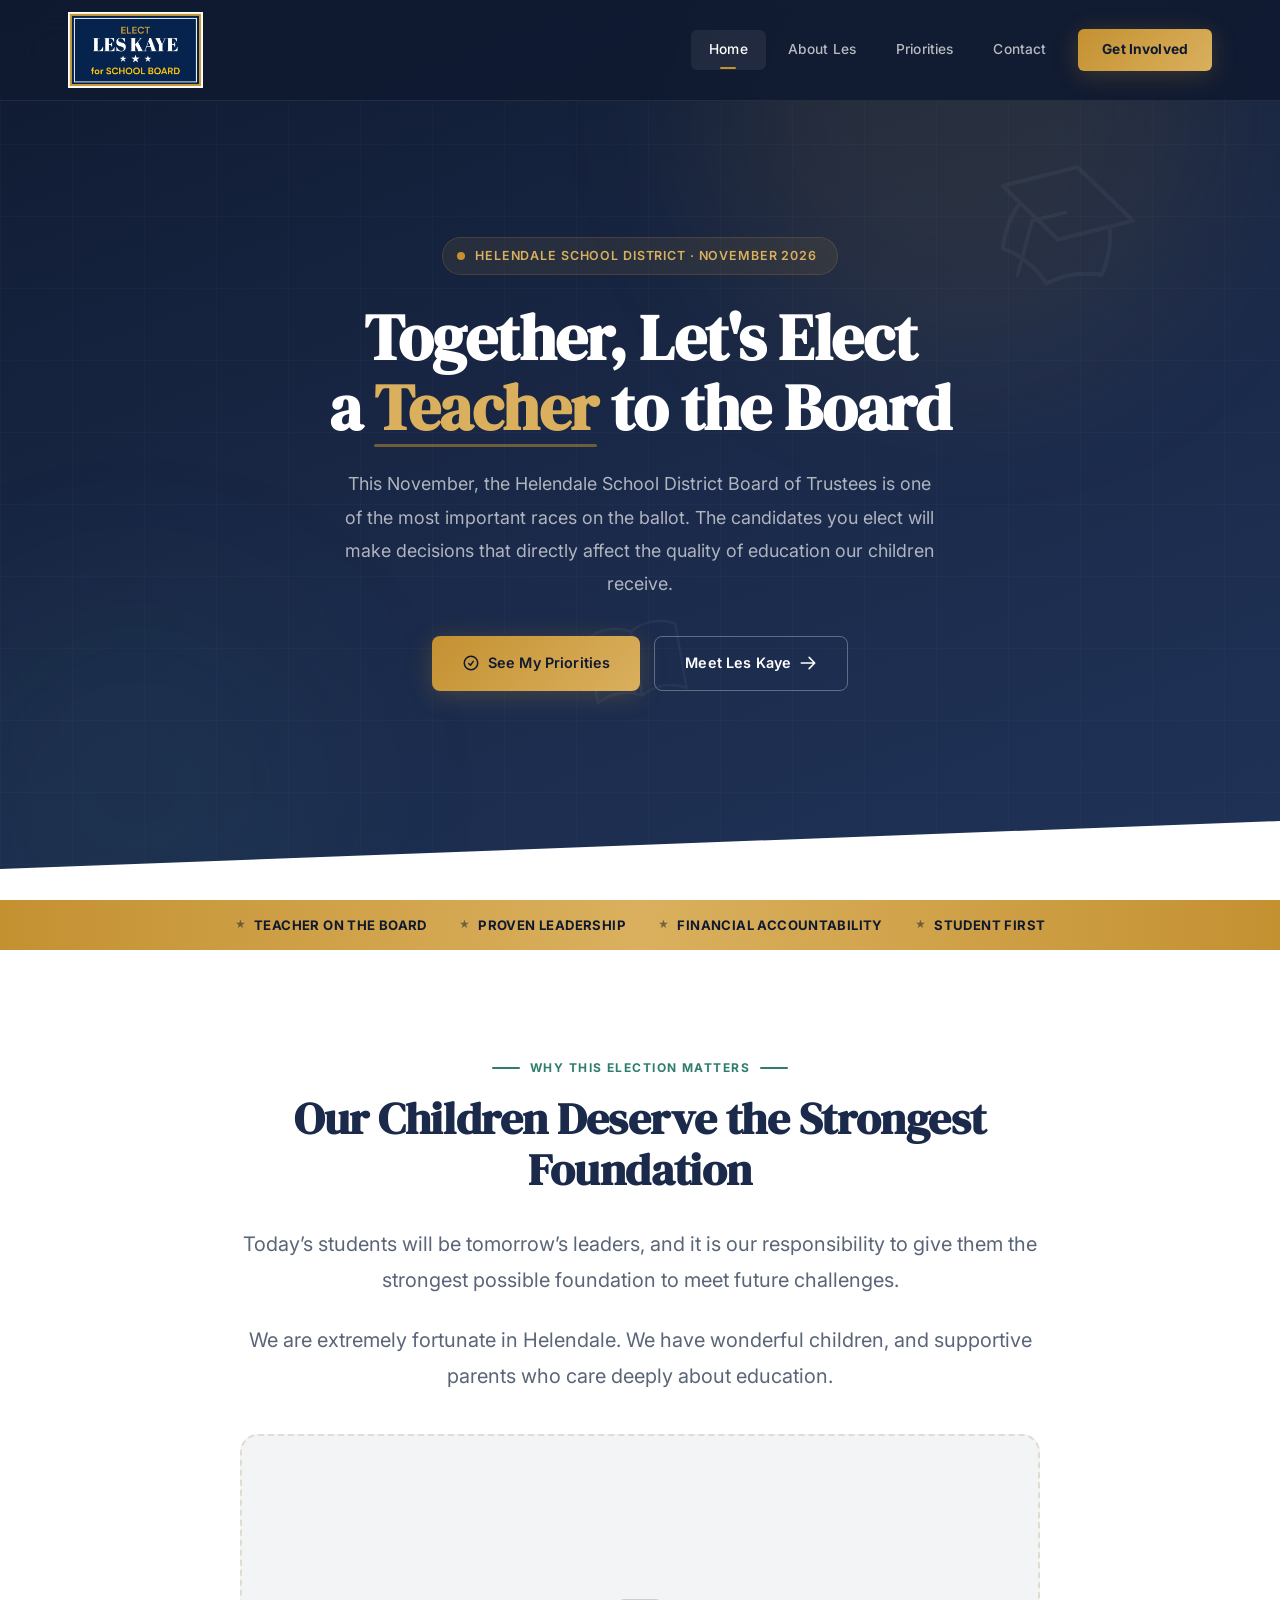
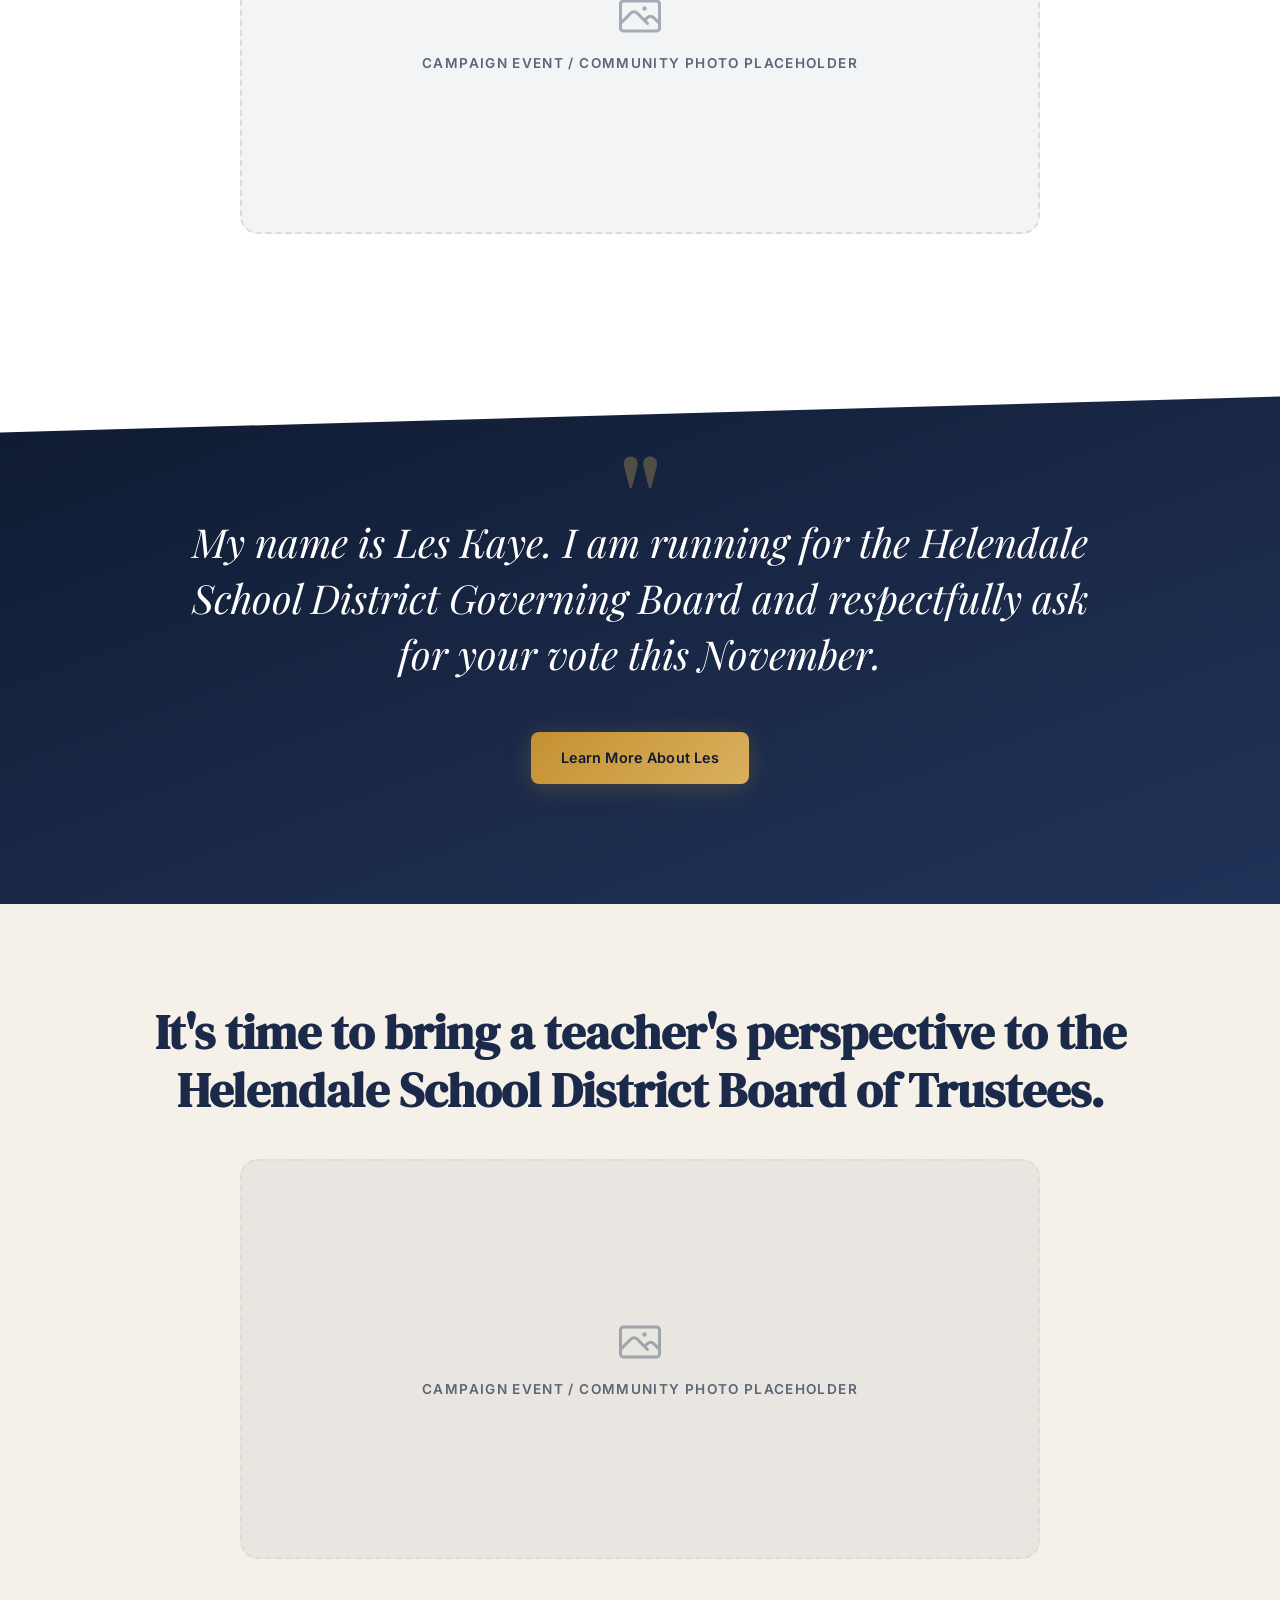
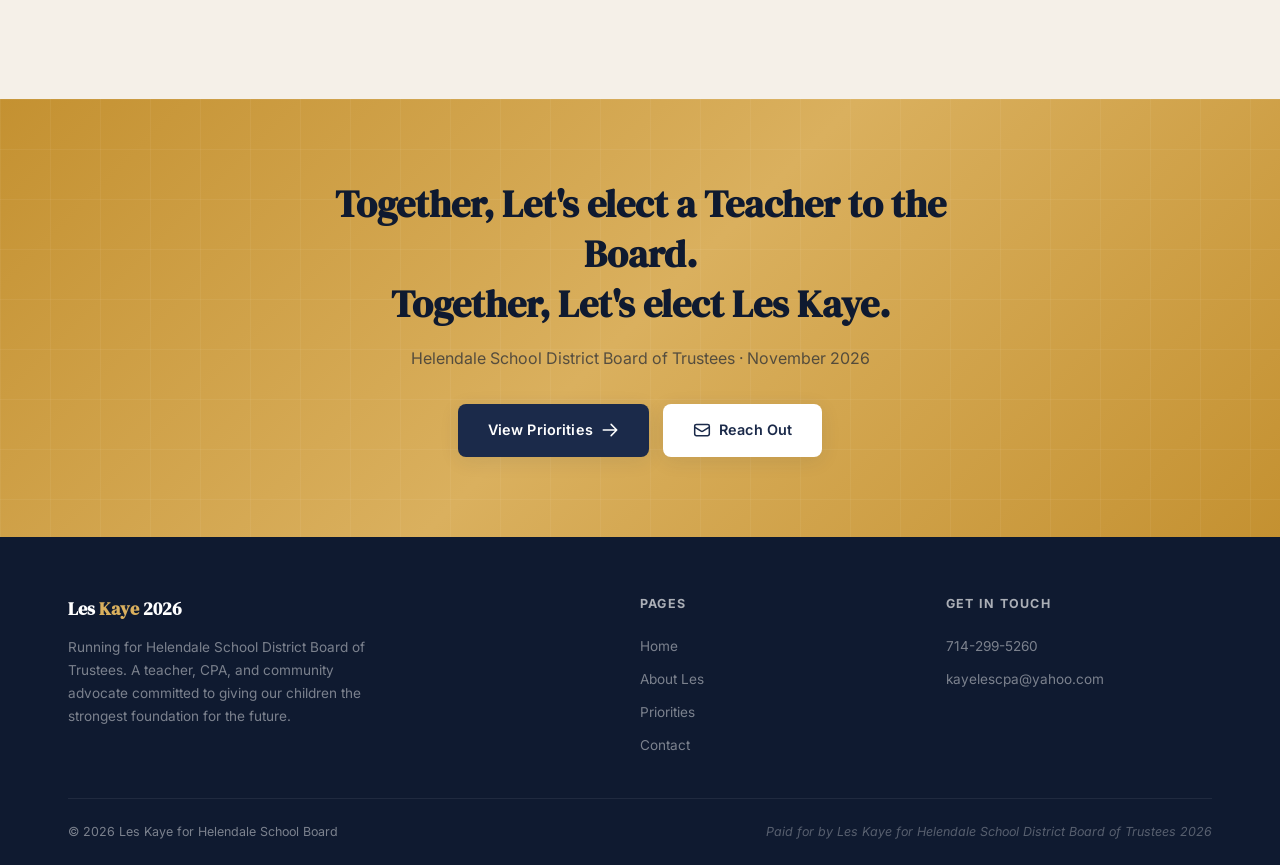
==== commit 55fe7c1f: "Remove photo carousels and add placeholders" ====
--- a/index.html
+++ b/index.html
@@ -198,28 +198,12 @@
         <p class="statement-text">
           We are extremely fortunate in Helendale. We have wonderful children, and supportive parents who care deeply about education.
         </p>
-        <!-- Event Photo Carousel -->
-        <div class="carousel-container" id="eventCarousel">
-          <div class="carousel-track" id="carouselTrack">
-            <img src="slide_1.jpg" alt="Swearing in ceremony photo 1" class="carousel-slide active">
-            <img src="slide_2.jpg" alt="Swearing in ceremony photo 2" class="carousel-slide">
-            <img src="slide_3.jpg" alt="Swearing in ceremony photo 3" class="carousel-slide">
-            <img src="slide_4.jpg" alt="Swearing in ceremony photo 4" class="carousel-slide">
-            <img src="slide_5.jpg" alt="Swearing in ceremony photo 5" class="carousel-slide">
-            <img src="slide_6.jpg" alt="Swearing in ceremony photo 6" class="carousel-slide">
-          </div>
-          <div class="carousel-controls">
-            <button class="carousel-btn carousel-prev" aria-label="Previous photo">
-              <svg xmlns="http://www.w3.org/2000/svg" width="20" height="20" fill="none" viewBox="0 0 24 24" stroke="currentColor" stroke-width="2"><path stroke-linecap="round" stroke-linejoin="round" d="M15 19l-7-7 7-7" /></svg>
-            </button>
-            <button class="carousel-btn carousel-pause-play" aria-label="Pause slideshow">
-              <svg xmlns="http://www.w3.org/2000/svg" width="20" height="20" fill="none" viewBox="0 0 24 24" stroke="currentColor" stroke-width="2" class="icon-pause"><path stroke-linecap="round" stroke-linejoin="round" d="M10 9v6m4-6v6" /></svg>
-              <svg xmlns="http://www.w3.org/2000/svg" width="20" height="20" fill="none" viewBox="0 0 24 24" stroke="currentColor" stroke-width="2" class="icon-play" style="display:none;"><path stroke-linecap="round" stroke-linejoin="round" d="M14.752 11.168l-3.197-2.132A1 1 0 0010 9.87v4.263a1 1 0 001.555.832l3.197-2.132a1 1 0 000-1.664z" /><path stroke-linecap="round" stroke-linejoin="round" d="M21 12a9 9 0 11-18 0 9 9 0 0118 0z" /></svg>
-            </button>
-            <button class="carousel-btn carousel-next" aria-label="Next photo">
-              <svg xmlns="http://www.w3.org/2000/svg" width="20" height="20" fill="none" viewBox="0 0 24 24" stroke="currentColor" stroke-width="2"><path stroke-linecap="round" stroke-linejoin="round" d="M9 5l7 7-7 7" /></svg>
-            </button>
-          </div>
+        <!-- Large placeholder for a community/campaign photo to take up space -->
+        <div class="vision-photo-placeholder">
+          <svg xmlns="http://www.w3.org/2000/svg" fill="none" viewBox="0 0 24 24" stroke-width="1.5" stroke="currentColor">
+            <path stroke-linecap="round" stroke-linejoin="round" d="M2.25 15.75l5.159-5.159a2.25 2.25 0 013.182 0l5.159 5.159m-1.5-1.5l1.409-1.409a2.25 2.25 0 013.182 0l2.909 2.909m-18 3.75h16.5a1.5 1.5 0 001.5-1.5V6a1.5 1.5 0 00-1.5-1.5H3.75A1.5 1.5 0 002.25 6v12a1.5 1.5 0 001.5 1.5zm10.5-11.25h.008v.008h-.008V8.25zm.375 0a.375.375 0 11-.75 0 .375.375 0 01.75 0z" />
+          </svg>
+          <span style="font-weight: 600; text-transform: uppercase; letter-spacing: 0.1em; font-size: 0.85rem;">Campaign Event / Community Photo Placeholder</span>
         </div>
       </div>
     </div>
@@ -251,25 +235,12 @@
           Helendale School District Board of Trustees.
         </h2>
         
-        <!-- Community Photo Carousel -->
-        <div class="carousel-container" id="communityCarousel">
-          <div class="carousel-track">
-            <img src="community_1.jpg" alt="Community Event Photo 1" class="carousel-slide active">
-            <img src="community_2.jpg" alt="Community Event Photo 2" class="carousel-slide">
-            <img src="community_3.jpg" alt="Community Event Photo 3" class="carousel-slide">
-          </div>
-          <div class="carousel-controls">
-            <button class="carousel-btn carousel-prev" aria-label="Previous photo">
-              <svg xmlns="http://www.w3.org/2000/svg" width="20" height="20" fill="none" viewBox="0 0 24 24" stroke="currentColor" stroke-width="2"><path stroke-linecap="round" stroke-linejoin="round" d="M15 19l-7-7 7-7" /></svg>
-            </button>
-            <button class="carousel-btn carousel-pause-play" aria-label="Pause slideshow">
-              <svg xmlns="http://www.w3.org/2000/svg" width="20" height="20" fill="none" viewBox="0 0 24 24" stroke="currentColor" stroke-width="2" class="icon-pause"><path stroke-linecap="round" stroke-linejoin="round" d="M10 9v6m4-6v6" /></svg>
-              <svg xmlns="http://www.w3.org/2000/svg" width="20" height="20" fill="none" viewBox="0 0 24 24" stroke="currentColor" stroke-width="2" class="icon-play" style="display:none;"><path stroke-linecap="round" stroke-linejoin="round" d="M14.752 11.168l-3.197-2.132A1 1 0 0010 9.87v4.263a1 1 0 001.555.832l3.197-2.132a1 1 0 000-1.664z" /><path stroke-linecap="round" stroke-linejoin="round" d="M21 12a9 9 0 11-18 0 9 9 0 0118 0z" /></svg>
-            </button>
-            <button class="carousel-btn carousel-next" aria-label="Next photo">
-              <svg xmlns="http://www.w3.org/2000/svg" width="20" height="20" fill="none" viewBox="0 0 24 24" stroke="currentColor" stroke-width="2"><path stroke-linecap="round" stroke-linejoin="round" d="M9 5l7 7-7 7" /></svg>
-            </button>
-          </div>
+        <!-- Large placeholder for a community/campaign photo to take up space -->
+        <div class="vision-photo-placeholder">
+          <svg xmlns="http://www.w3.org/2000/svg" fill="none" viewBox="0 0 24 24" stroke-width="1.5" stroke="currentColor">
+            <path stroke-linecap="round" stroke-linejoin="round" d="M2.25 15.75l5.159-5.159a2.25 2.25 0 013.182 0l5.159 5.159m-1.5-1.5l1.409-1.409a2.25 2.25 0 013.182 0l2.909 2.909m-18 3.75h16.5a1.5 1.5 0 001.5-1.5V6a1.5 1.5 0 00-1.5-1.5H3.75A1.5 1.5 0 002.25 6v12a1.5 1.5 0 001.5 1.5zm10.5-11.25h.008v.008h-.008V8.25zm.375 0a.375.375 0 11-.75 0 .375.375 0 01.75 0z" />
+          </svg>
+          <span style="font-weight: 600; text-transform: uppercase; letter-spacing: 0.1em; font-size: 0.85rem;">Campaign Event / Community Photo Placeholder</span>
         </div>
       </div>
     </div>
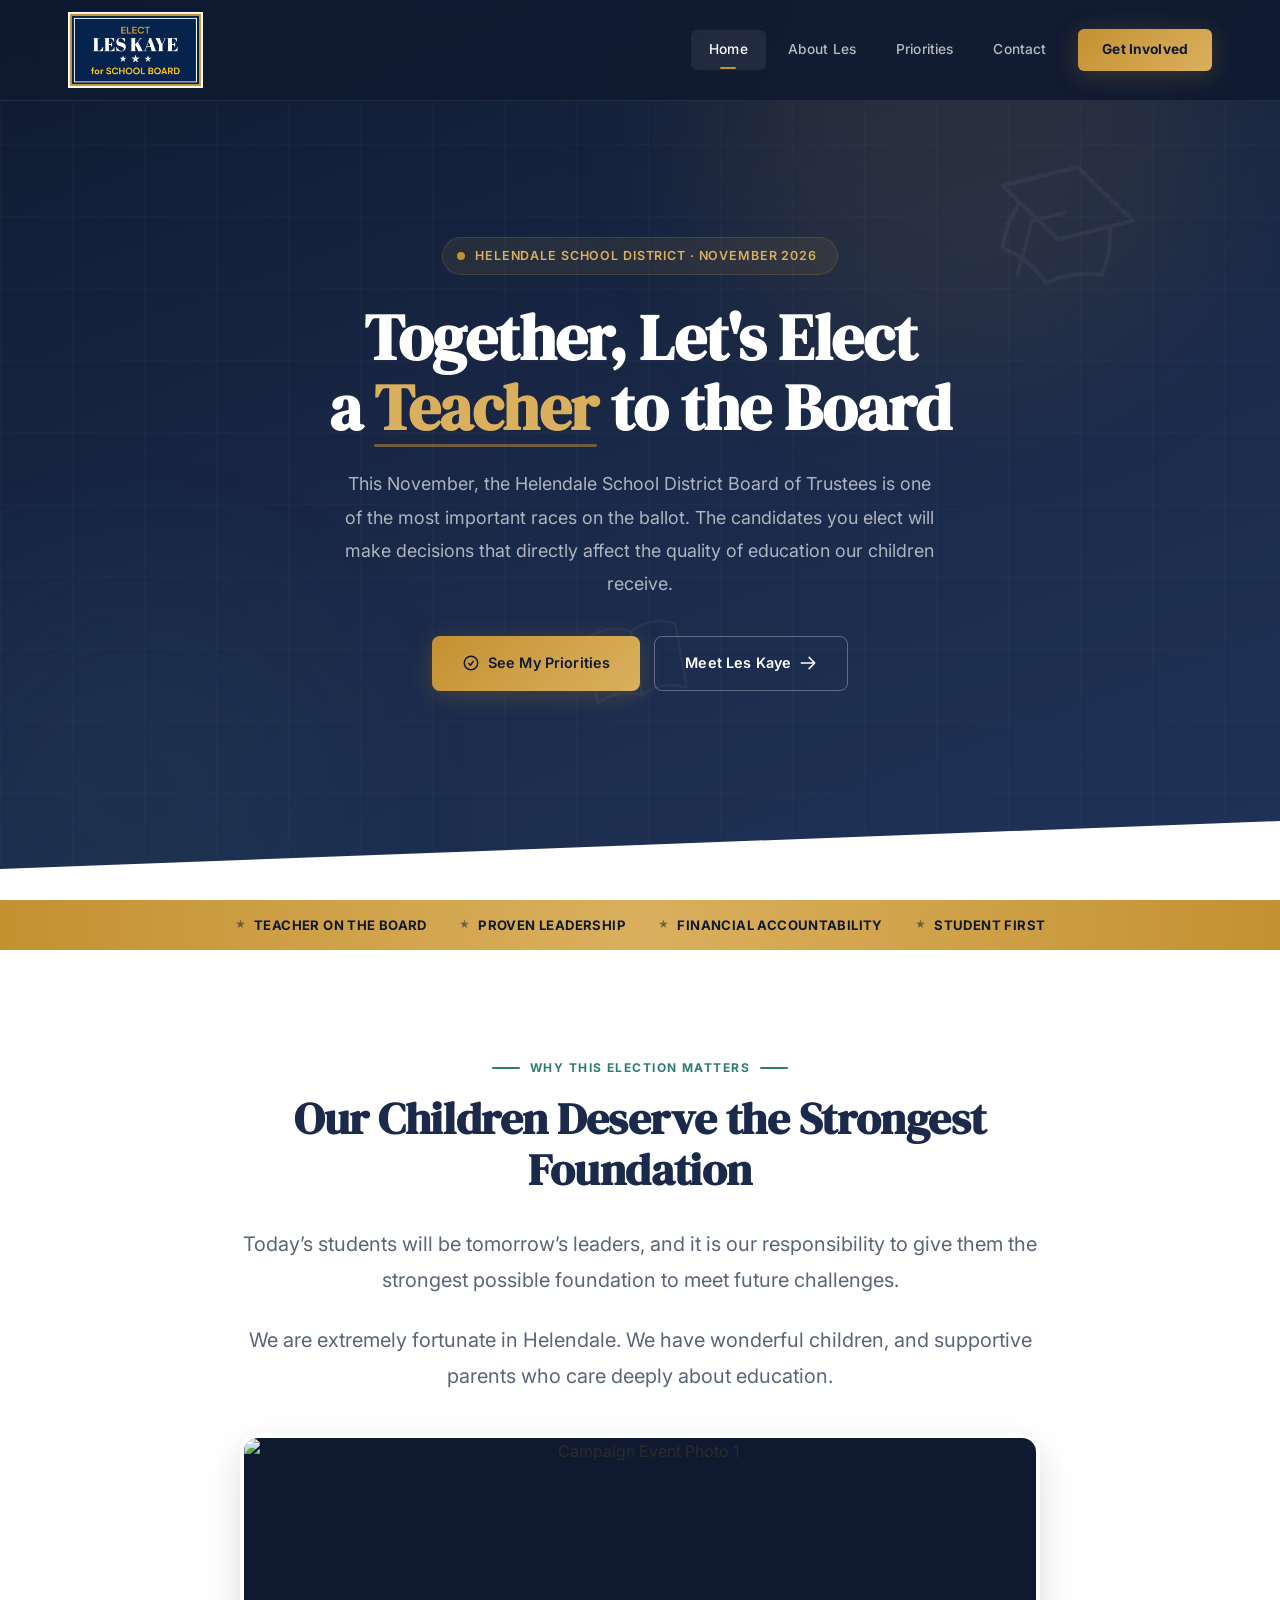
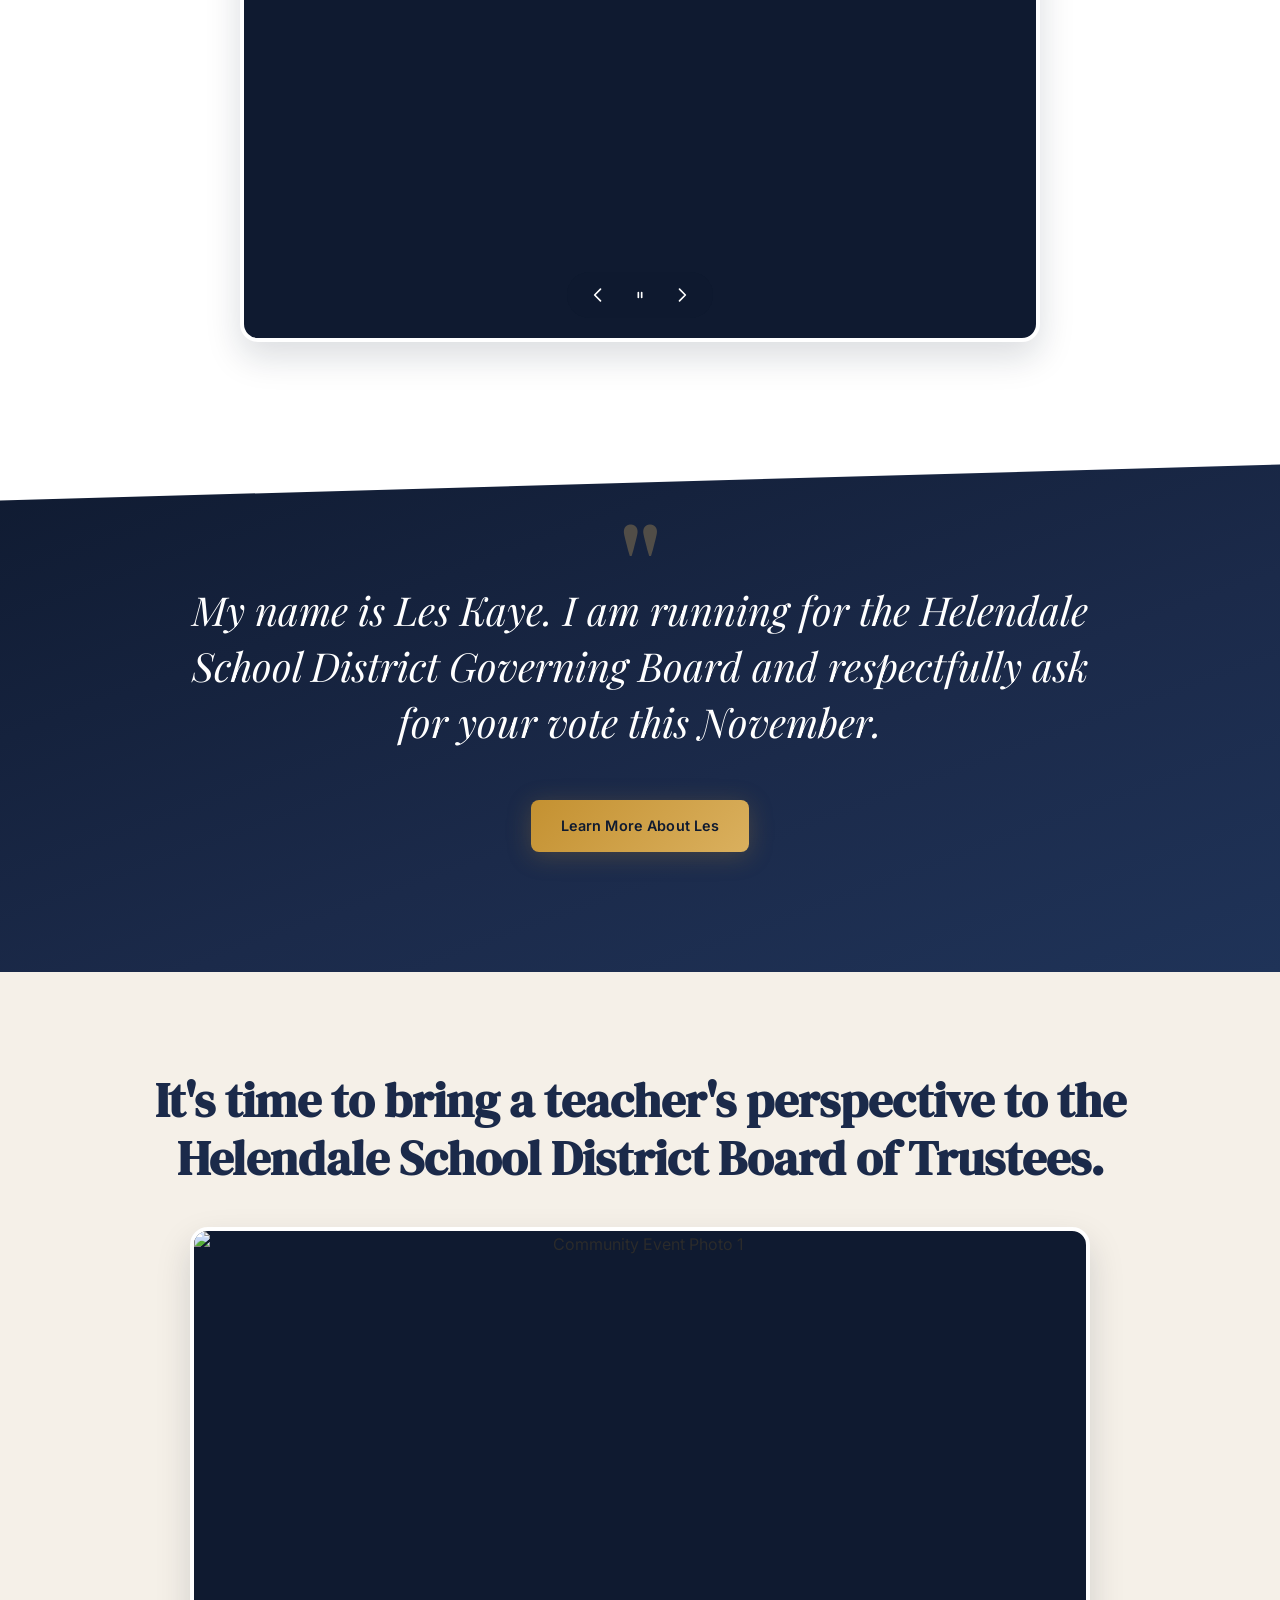
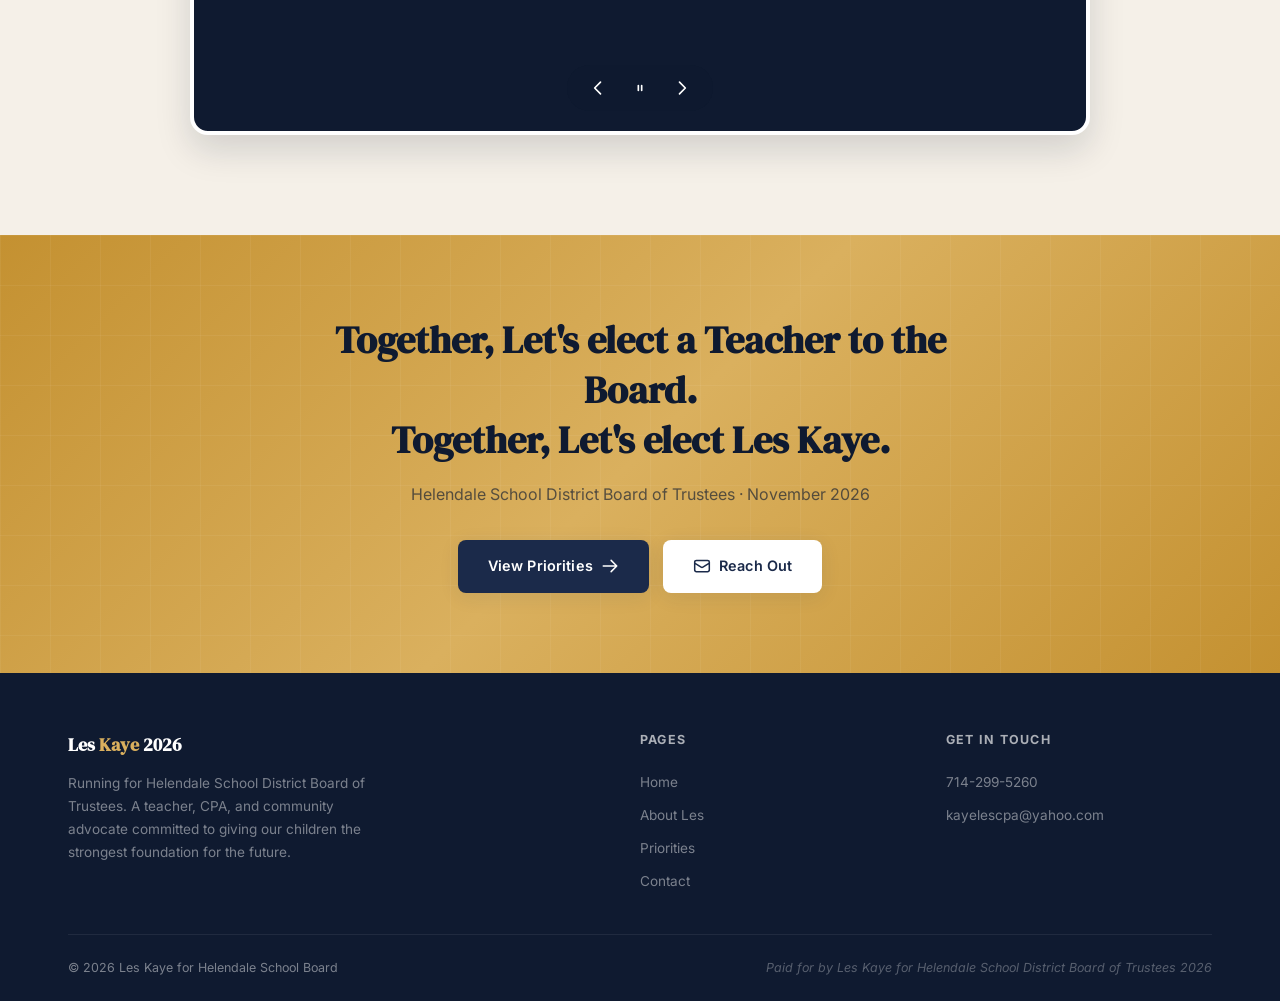
==== commit 2577dd24: "Replace photo placeholders with carousels" ====
--- a/index.html
+++ b/index.html
@@ -198,12 +198,27 @@
         <p class="statement-text">
           We are extremely fortunate in Helendale. We have wonderful children, and supportive parents who care deeply about education.
         </p>
-        <!-- Large placeholder for a community/campaign photo to take up space -->
-        <div class="vision-photo-placeholder">
-          <svg xmlns="http://www.w3.org/2000/svg" fill="none" viewBox="0 0 24 24" stroke-width="1.5" stroke="currentColor">
-            <path stroke-linecap="round" stroke-linejoin="round" d="M2.25 15.75l5.159-5.159a2.25 2.25 0 013.182 0l5.159 5.159m-1.5-1.5l1.409-1.409a2.25 2.25 0 013.182 0l2.909 2.909m-18 3.75h16.5a1.5 1.5 0 001.5-1.5V6a1.5 1.5 0 00-1.5-1.5H3.75A1.5 1.5 0 002.25 6v12a1.5 1.5 0 001.5 1.5zm10.5-11.25h.008v.008h-.008V8.25zm.375 0a.375.375 0 11-.75 0 .375.375 0 01.75 0z" />
-          </svg>
-          <span style="font-weight: 600; text-transform: uppercase; letter-spacing: 0.1em; font-size: 0.85rem;">Campaign Event / Community Photo Placeholder</span>
+        <!-- Event Photo Carousel -->
+        <div class="carousel-container" id="eventCarousel">
+          <div class="carousel-track">
+            <img src="stock_1.jpg" alt="Campaign Event Photo 1" class="carousel-slide active">
+            <img src="stock_2.jpg" alt="Campaign Event Photo 2" class="carousel-slide">
+            <img src="stock_3.jpg" alt="Campaign Event Photo 3" class="carousel-slide">
+            <img src="stock_4.jpg" alt="Campaign Event Photo 4" class="carousel-slide">
+            <img src="stock_5.jpg" alt="Campaign Event Photo 5" class="carousel-slide">
+          </div>
+          <div class="carousel-controls">
+            <button class="carousel-btn carousel-prev" aria-label="Previous photo">
+              <svg xmlns="http://www.w3.org/2000/svg" width="20" height="20" fill="none" viewBox="0 0 24 24" stroke="currentColor" stroke-width="2"><path stroke-linecap="round" stroke-linejoin="round" d="M15 19l-7-7 7-7" /></svg>
+            </button>
+            <button class="carousel-btn carousel-pause-play" aria-label="Pause slideshow">
+              <svg xmlns="http://www.w3.org/2000/svg" width="20" height="20" fill="none" viewBox="0 0 24 24" stroke="currentColor" stroke-width="2" class="icon-pause"><path stroke-linecap="round" stroke-linejoin="round" d="M10 9v6m4-6v6" /></svg>
+              <svg xmlns="http://www.w3.org/2000/svg" width="20" height="20" fill="none" viewBox="0 0 24 24" stroke="currentColor" stroke-width="2" class="icon-play" style="display:none;"><path stroke-linecap="round" stroke-linejoin="round" d="M14.752 11.168l-3.197-2.132A1 1 0 0010 9.87v4.263a1 1 0 001.555.832l3.197-2.132a1 1 0 000-1.664z" /><path stroke-linecap="round" stroke-linejoin="round" d="M21 12a9 9 0 11-18 0 9 9 0 0118 0z" /></svg>
+            </button>
+            <button class="carousel-btn carousel-next" aria-label="Next photo">
+              <svg xmlns="http://www.w3.org/2000/svg" width="20" height="20" fill="none" viewBox="0 0 24 24" stroke="currentColor" stroke-width="2"><path stroke-linecap="round" stroke-linejoin="round" d="M9 5l7 7-7 7" /></svg>
+            </button>
+          </div>
         </div>
       </div>
     </div>
@@ -235,12 +250,26 @@
           Helendale School District Board of Trustees.
         </h2>
         
-        <!-- Large placeholder for a community/campaign photo to take up space -->
-        <div class="vision-photo-placeholder">
-          <svg xmlns="http://www.w3.org/2000/svg" fill="none" viewBox="0 0 24 24" stroke-width="1.5" stroke="currentColor">
-            <path stroke-linecap="round" stroke-linejoin="round" d="M2.25 15.75l5.159-5.159a2.25 2.25 0 013.182 0l5.159 5.159m-1.5-1.5l1.409-1.409a2.25 2.25 0 013.182 0l2.909 2.909m-18 3.75h16.5a1.5 1.5 0 001.5-1.5V6a1.5 1.5 0 00-1.5-1.5H3.75A1.5 1.5 0 002.25 6v12a1.5 1.5 0 001.5 1.5zm10.5-11.25h.008v.008h-.008V8.25zm.375 0a.375.375 0 11-.75 0 .375.375 0 01.75 0z" />
-          </svg>
-          <span style="font-weight: 600; text-transform: uppercase; letter-spacing: 0.1em; font-size: 0.85rem;">Campaign Event / Community Photo Placeholder</span>
+        <!-- Community Photo Carousel -->
+        <div class="carousel-container" id="communityCarousel">
+          <div class="carousel-track">
+            <img src="stock_6.jpg" alt="Community Event Photo 1" class="carousel-slide active">
+            <img src="stock_7.jpg" alt="Community Event Photo 2" class="carousel-slide">
+            <img src="stock_8.jpg" alt="Community Event Photo 3" class="carousel-slide">
+            <img src="stock_9.jpg" alt="Community Event Photo 4" class="carousel-slide">
+          </div>
+          <div class="carousel-controls">
+            <button class="carousel-btn carousel-prev" aria-label="Previous photo">
+              <svg xmlns="http://www.w3.org/2000/svg" width="20" height="20" fill="none" viewBox="0 0 24 24" stroke="currentColor" stroke-width="2"><path stroke-linecap="round" stroke-linejoin="round" d="M15 19l-7-7 7-7" /></svg>
+            </button>
+            <button class="carousel-btn carousel-pause-play" aria-label="Pause slideshow">
+              <svg xmlns="http://www.w3.org/2000/svg" width="20" height="20" fill="none" viewBox="0 0 24 24" stroke="currentColor" stroke-width="2" class="icon-pause"><path stroke-linecap="round" stroke-linejoin="round" d="M10 9v6m4-6v6" /></svg>
+              <svg xmlns="http://www.w3.org/2000/svg" width="20" height="20" fill="none" viewBox="0 0 24 24" stroke="currentColor" stroke-width="2" class="icon-play" style="display:none;"><path stroke-linecap="round" stroke-linejoin="round" d="M14.752 11.168l-3.197-2.132A1 1 0 0010 9.87v4.263a1 1 0 001.555.832l3.197-2.132a1 1 0 000-1.664z" /><path stroke-linecap="round" stroke-linejoin="round" d="M21 12a9 9 0 11-18 0 9 9 0 0118 0z" /></svg>
+            </button>
+            <button class="carousel-btn carousel-next" aria-label="Next photo">
+              <svg xmlns="http://www.w3.org/2000/svg" width="20" height="20" fill="none" viewBox="0 0 24 24" stroke="currentColor" stroke-width="2"><path stroke-linecap="round" stroke-linejoin="round" d="M9 5l7 7-7 7" /></svg>
+            </button>
+          </div>
         </div>
       </div>
     </div>
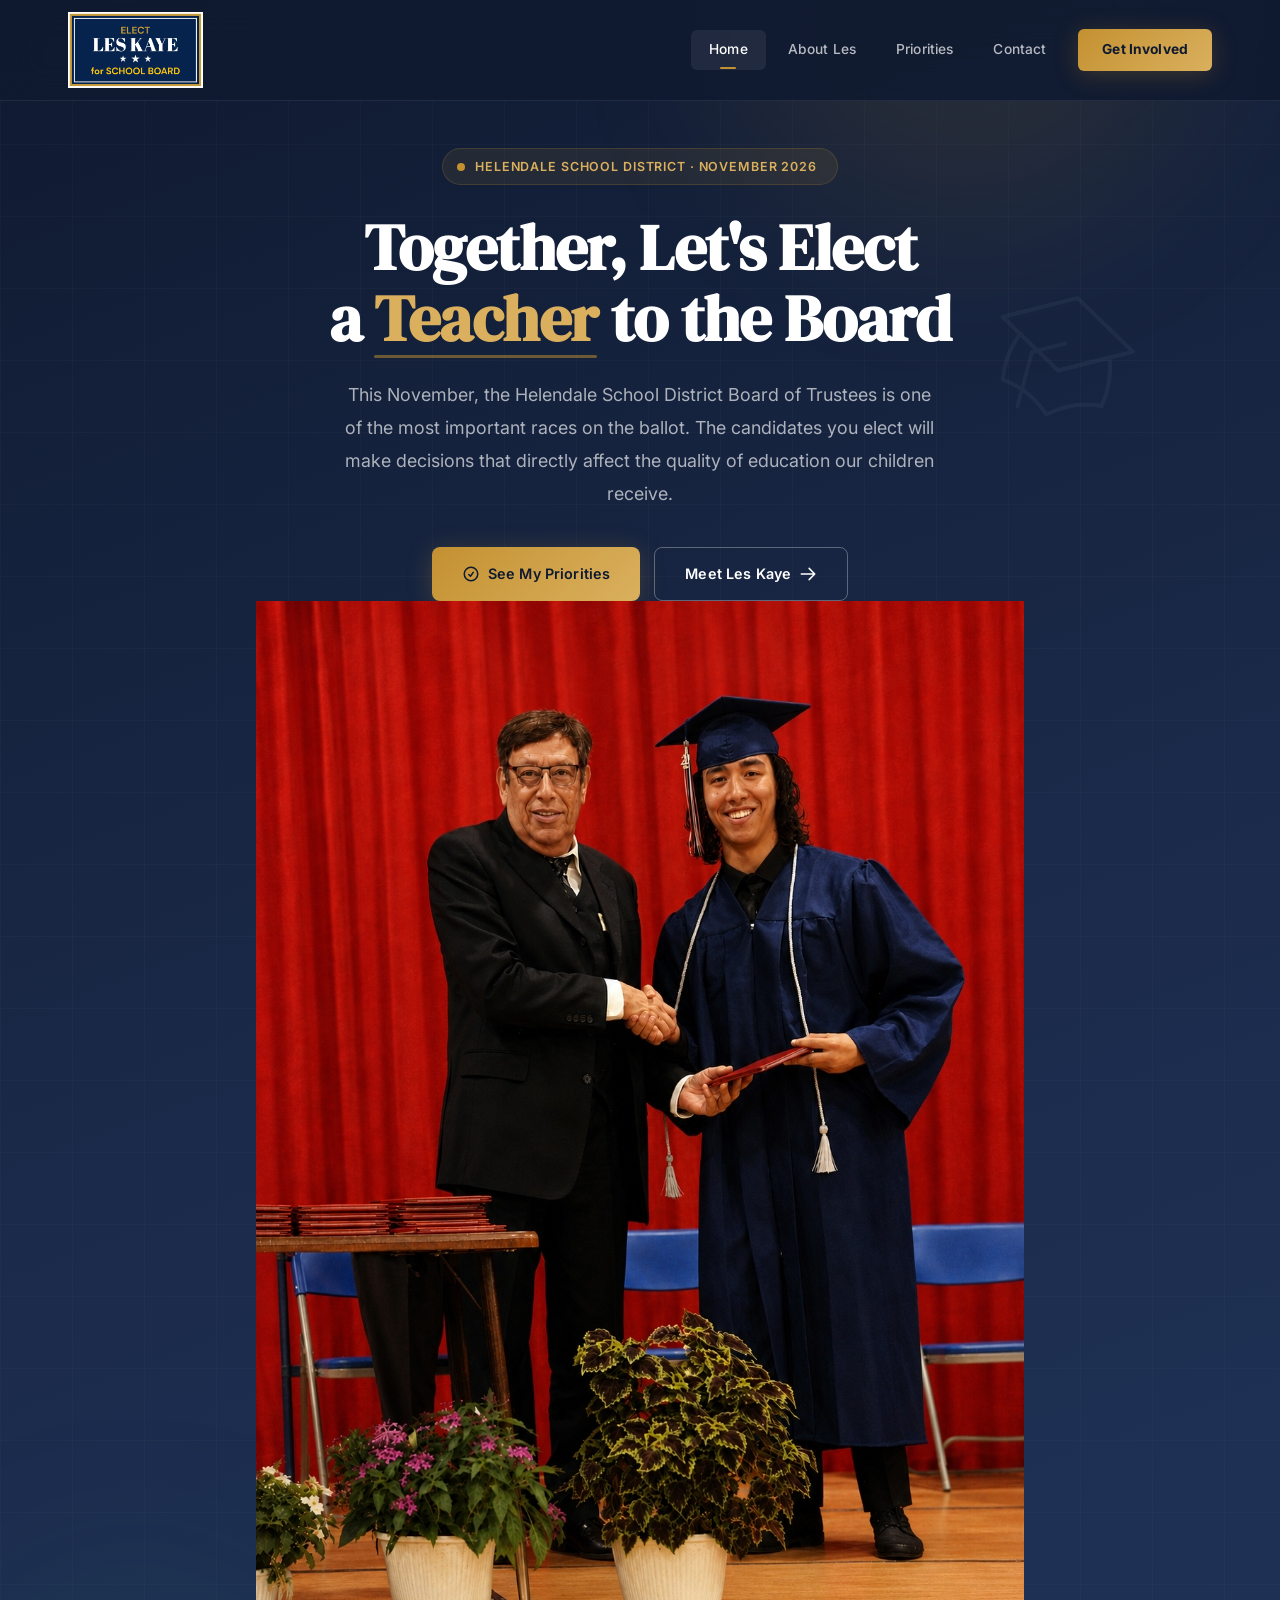
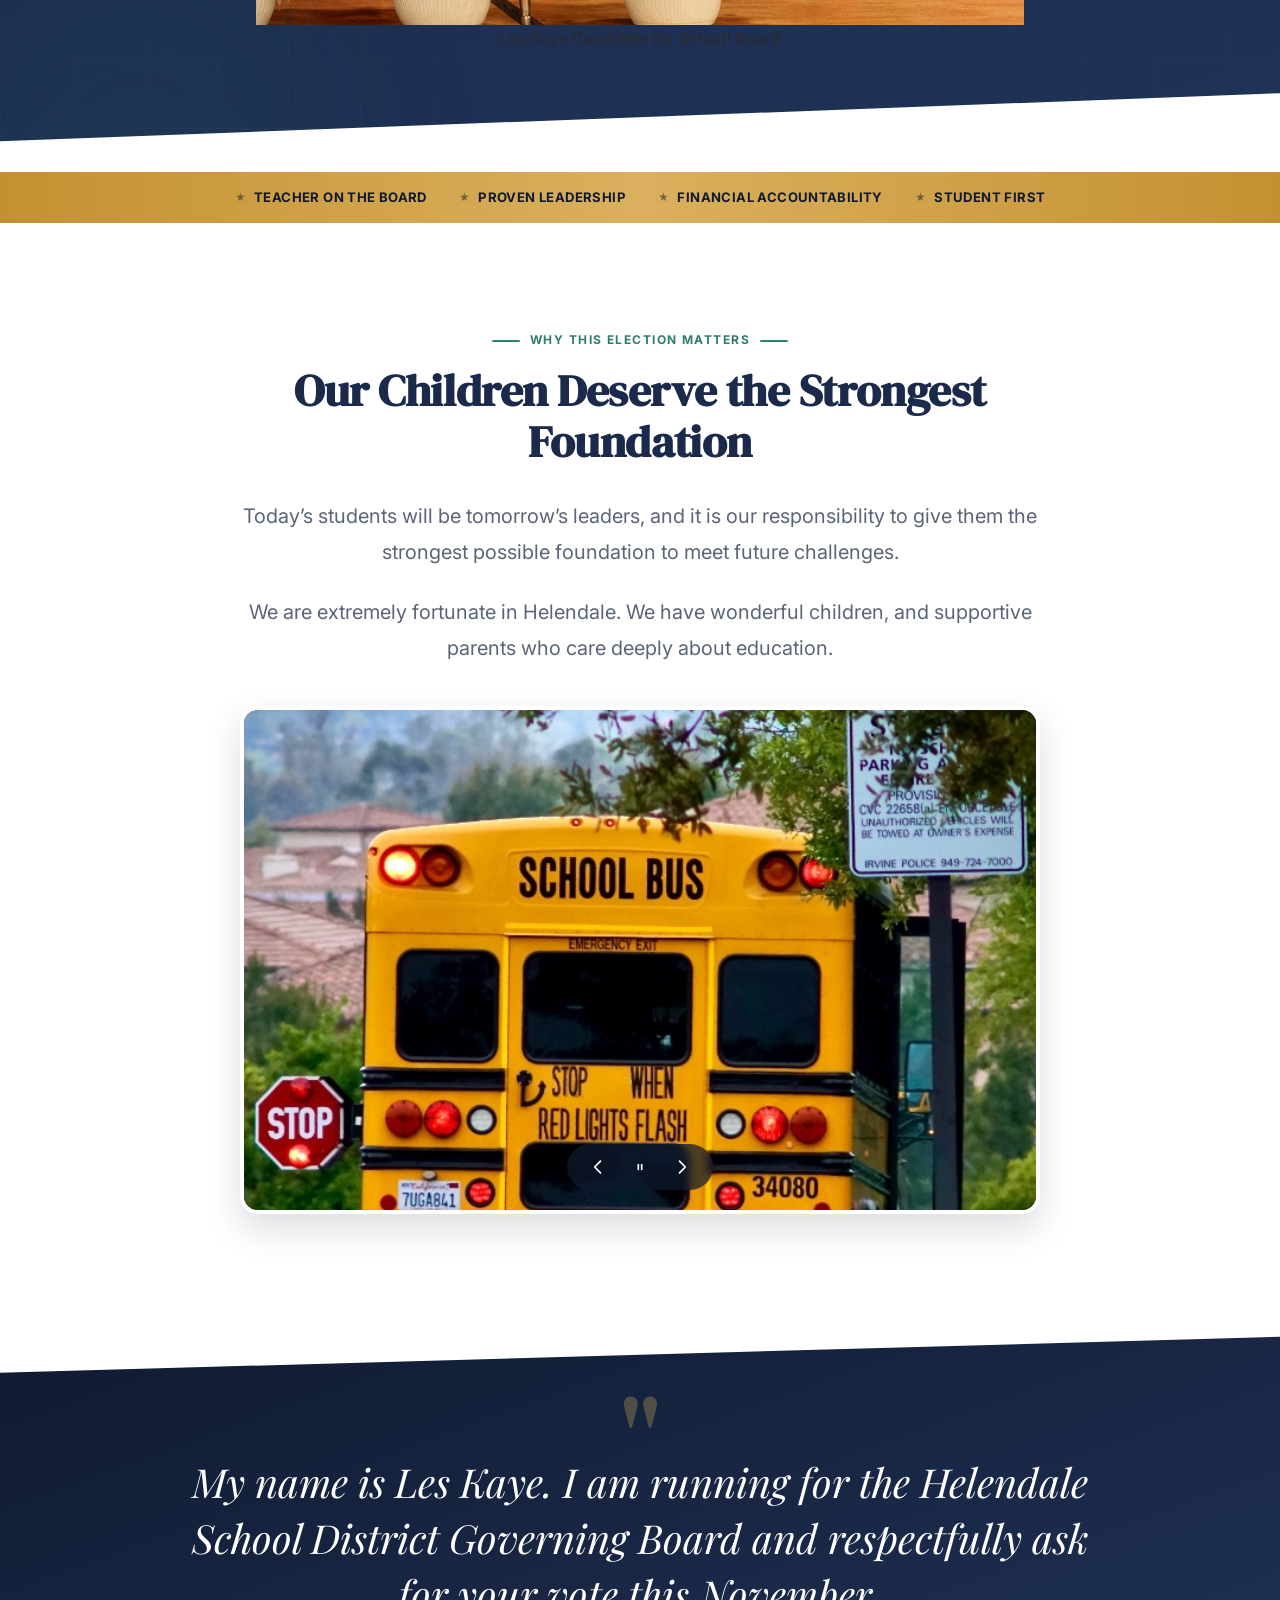
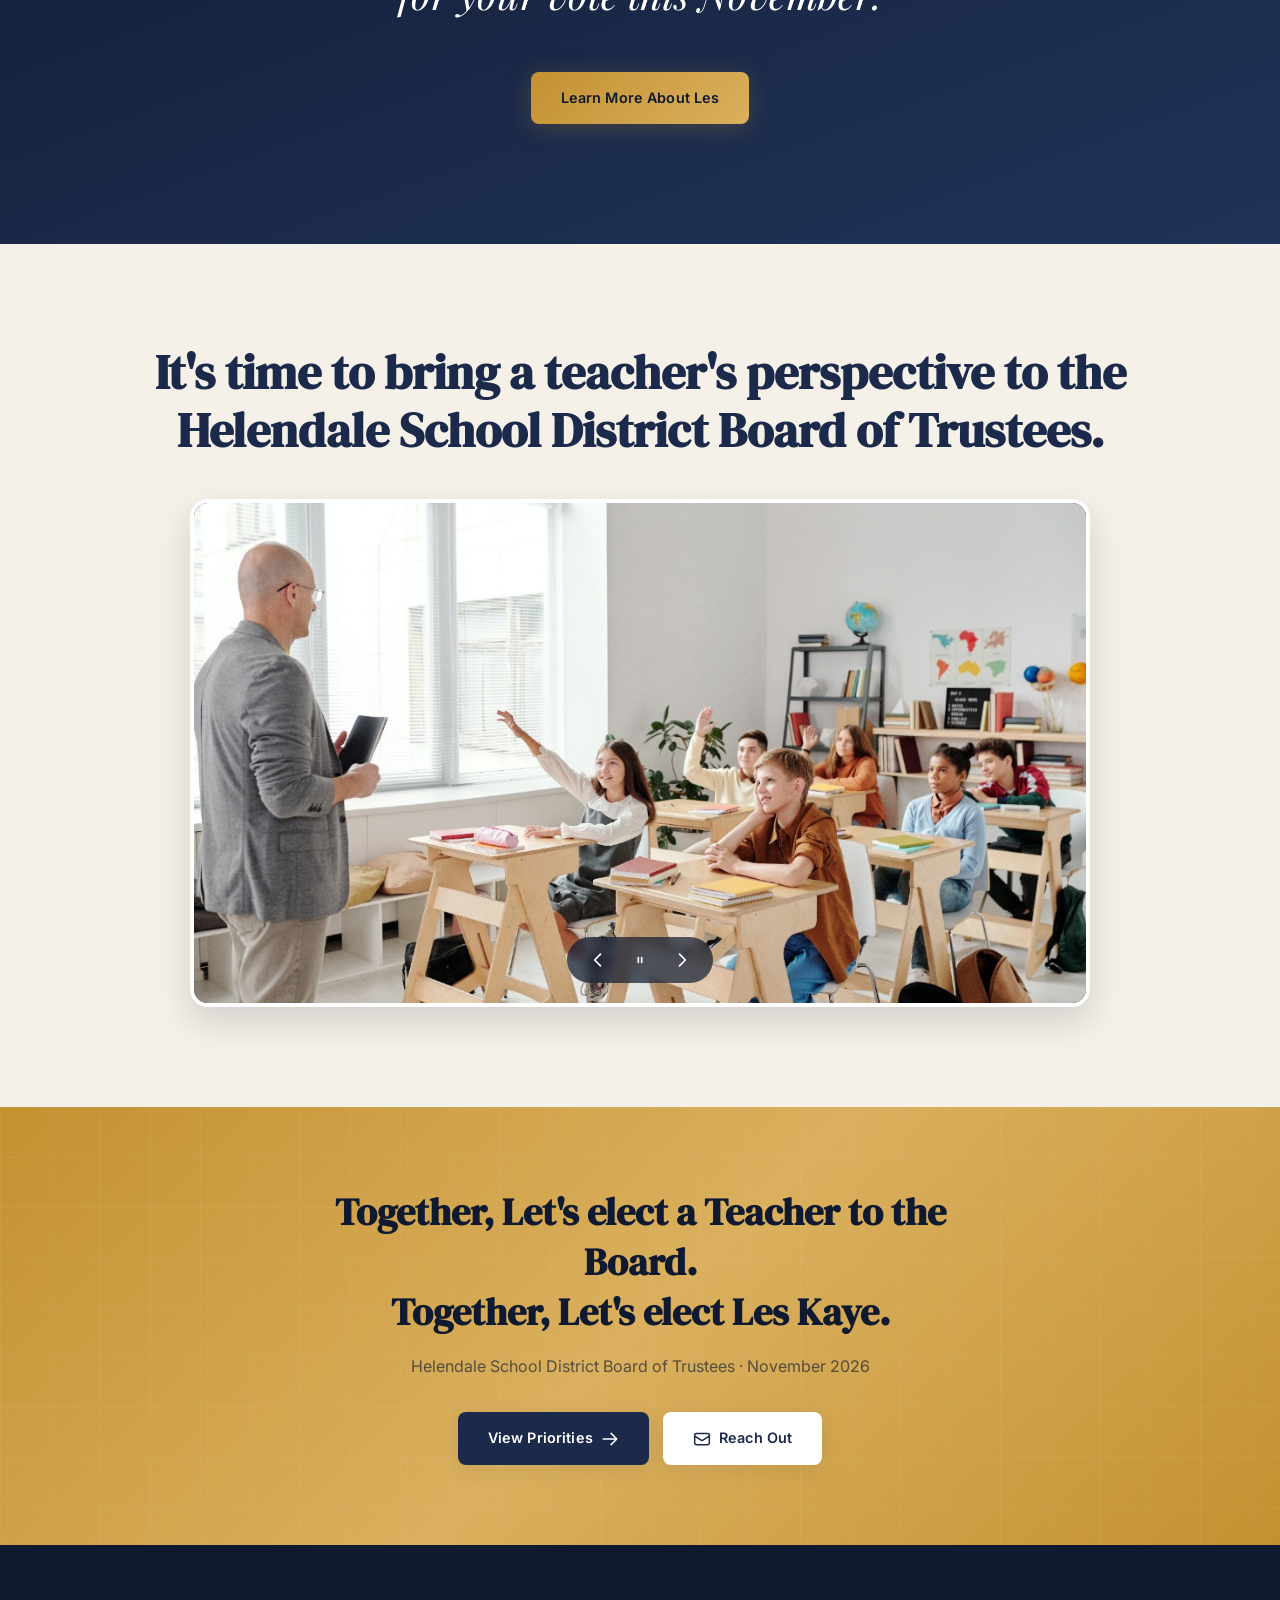
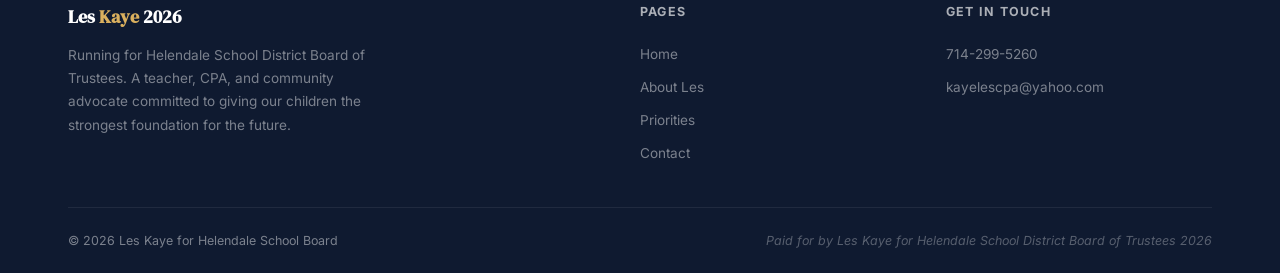
==== commit e7a020ae: "Add candidate photo section in index.html" ====
--- a/index.html
+++ b/index.html
@@ -164,6 +164,17 @@
           </a>
         </div>
       </div>
+      <!-- Right: candidate photo -->
+      <div class="hero-card-area reveal-s" style="transition-delay: 0.2s;">
+        <div class="hero-photo-wrapper">
+          <div class="hero-photo-deco"></div>
+          <img src="les_kaye_hero.jpg" alt="Les Kaye, Candidate for Helendale School Board" class="hero-photo">
+          <div class="hero-photo-tag">
+            <span class="name">Les Kaye</span>
+            <span class="role">Candidate for School Board</span>
+          </div>
+        </div>
+      </div>
     </div>
   </section>
 
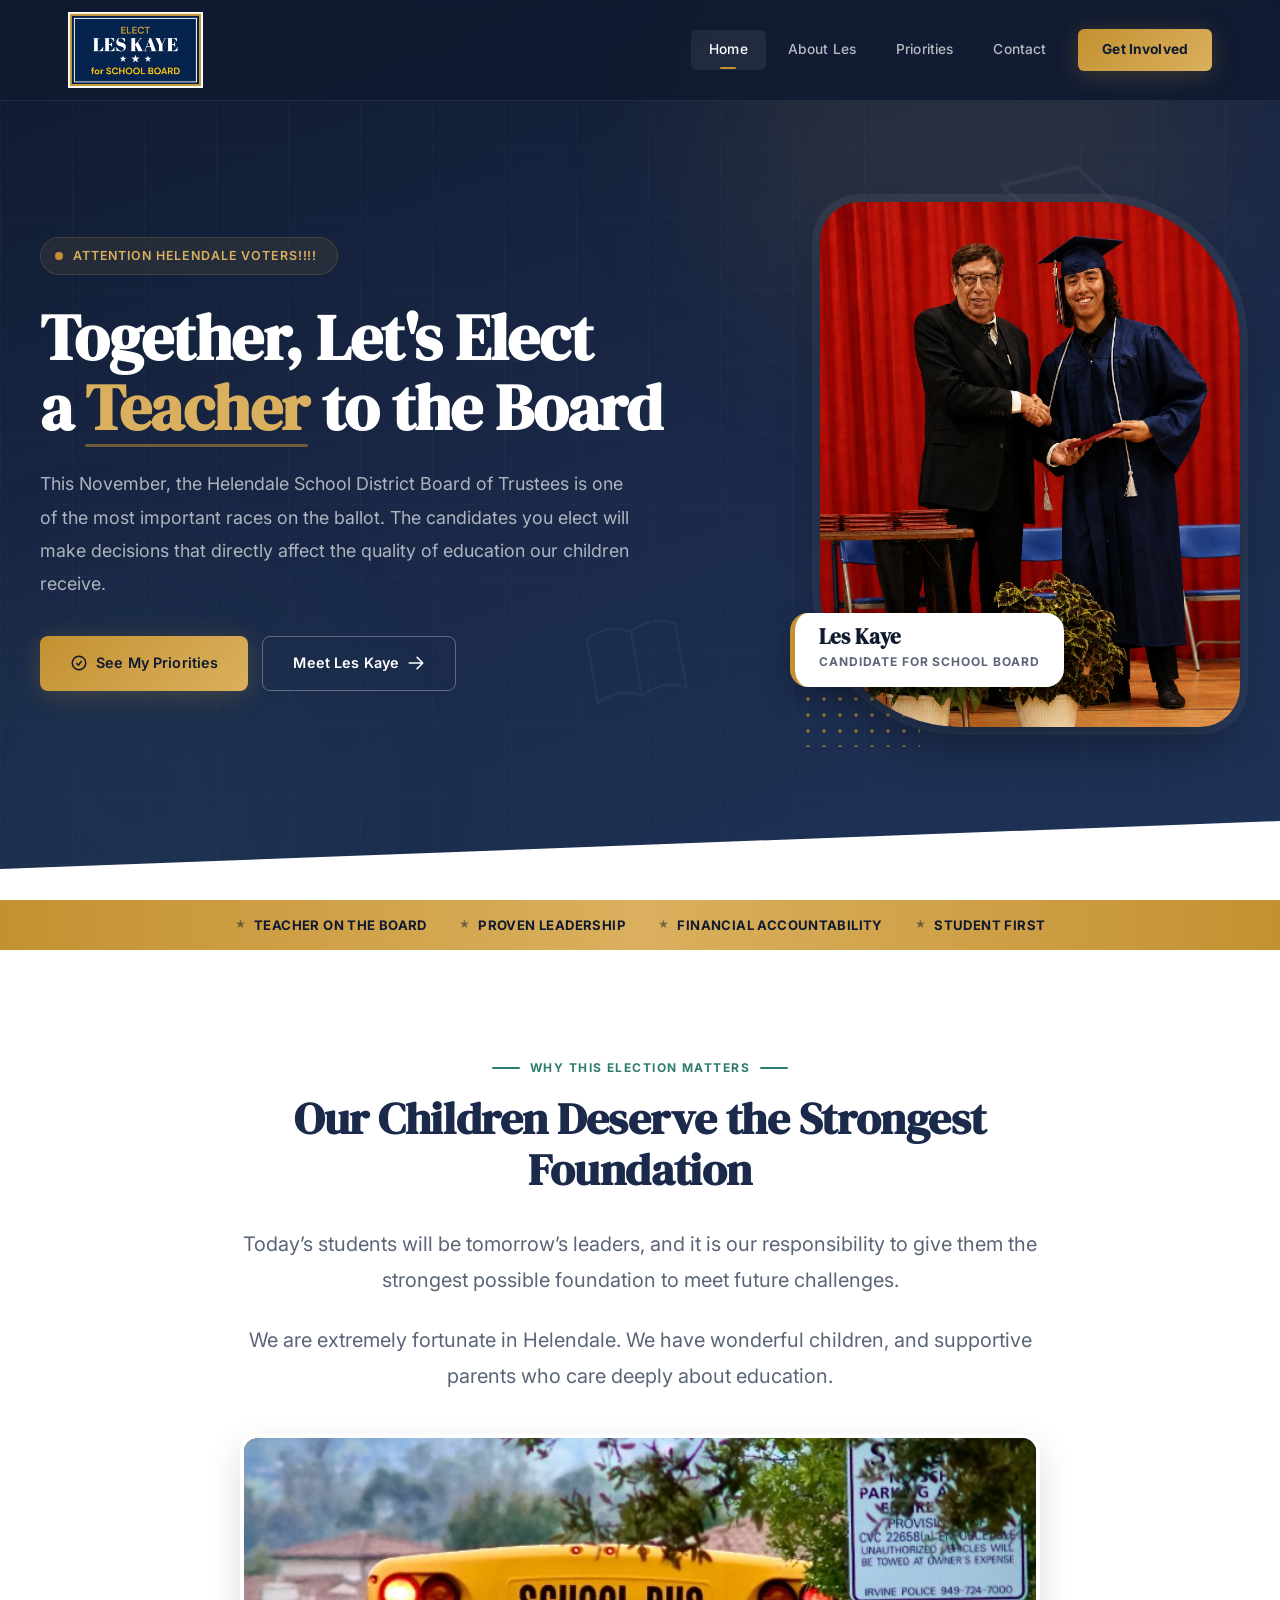
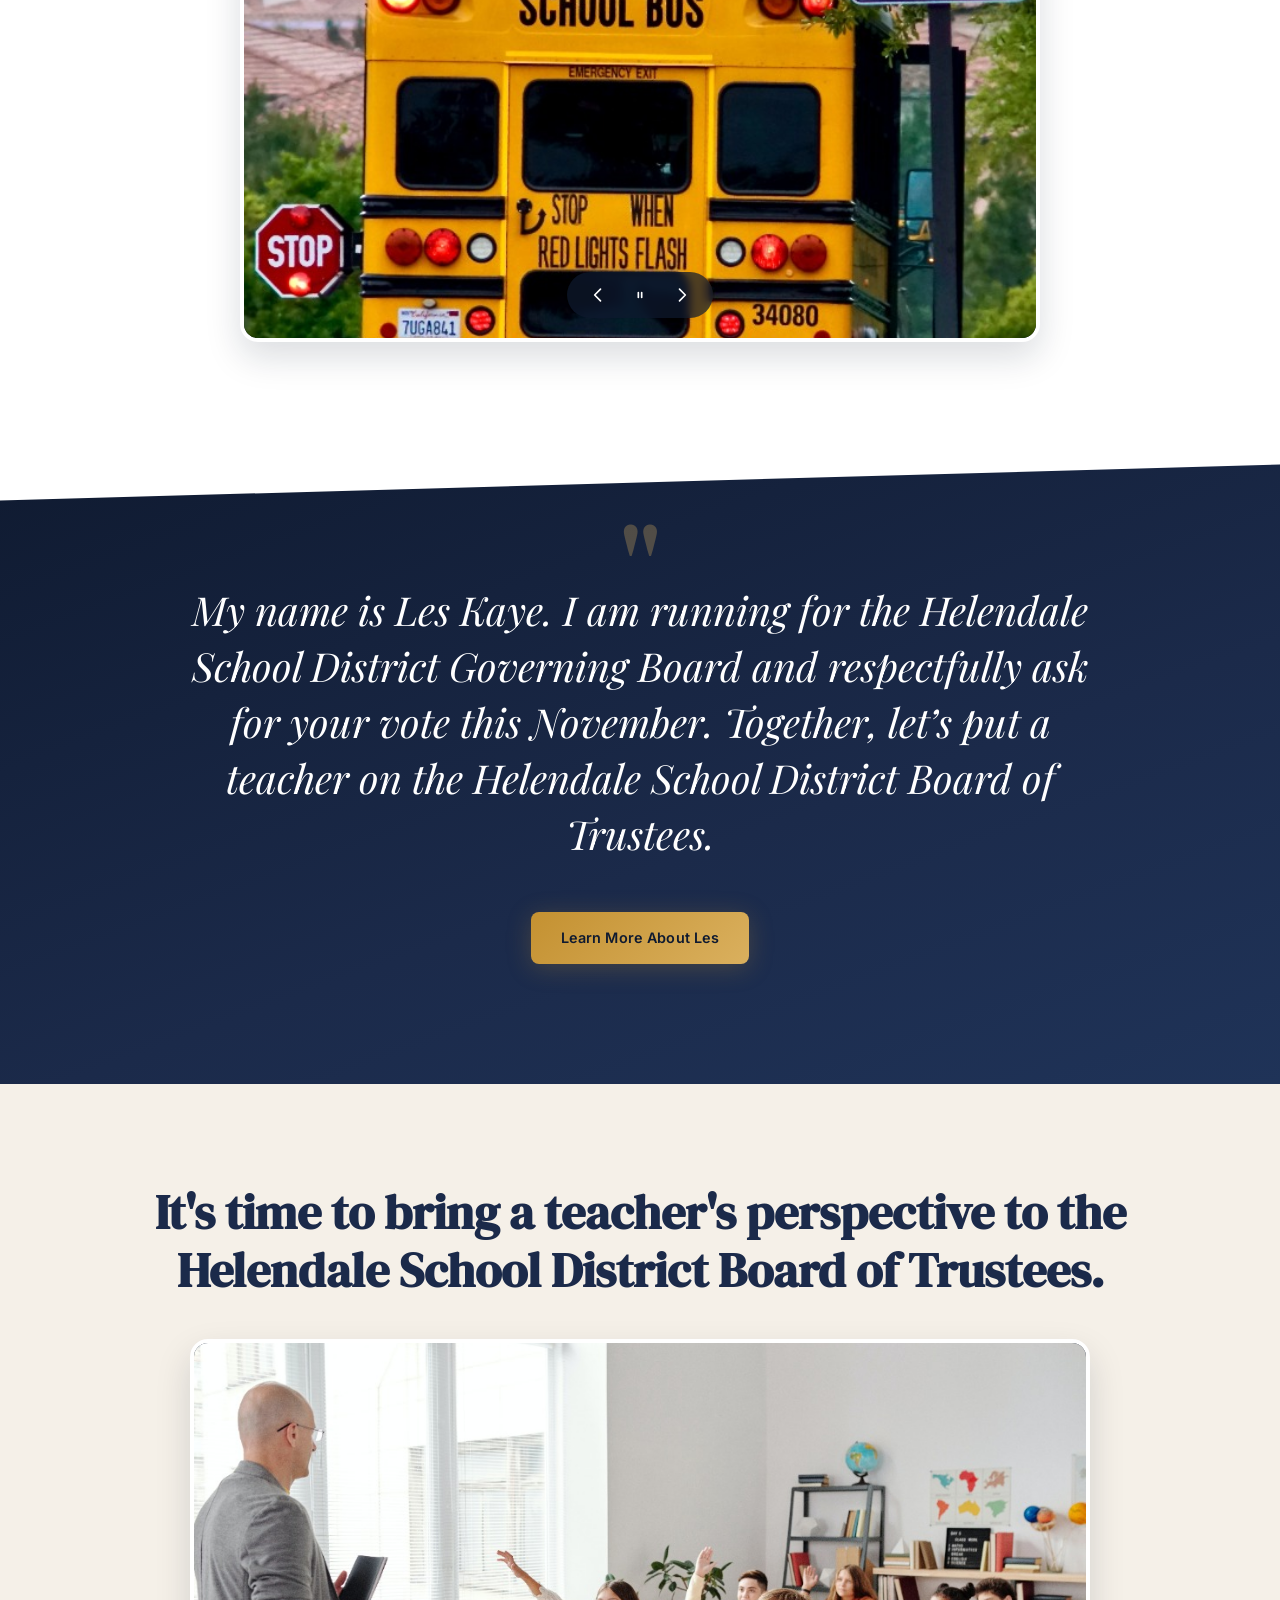
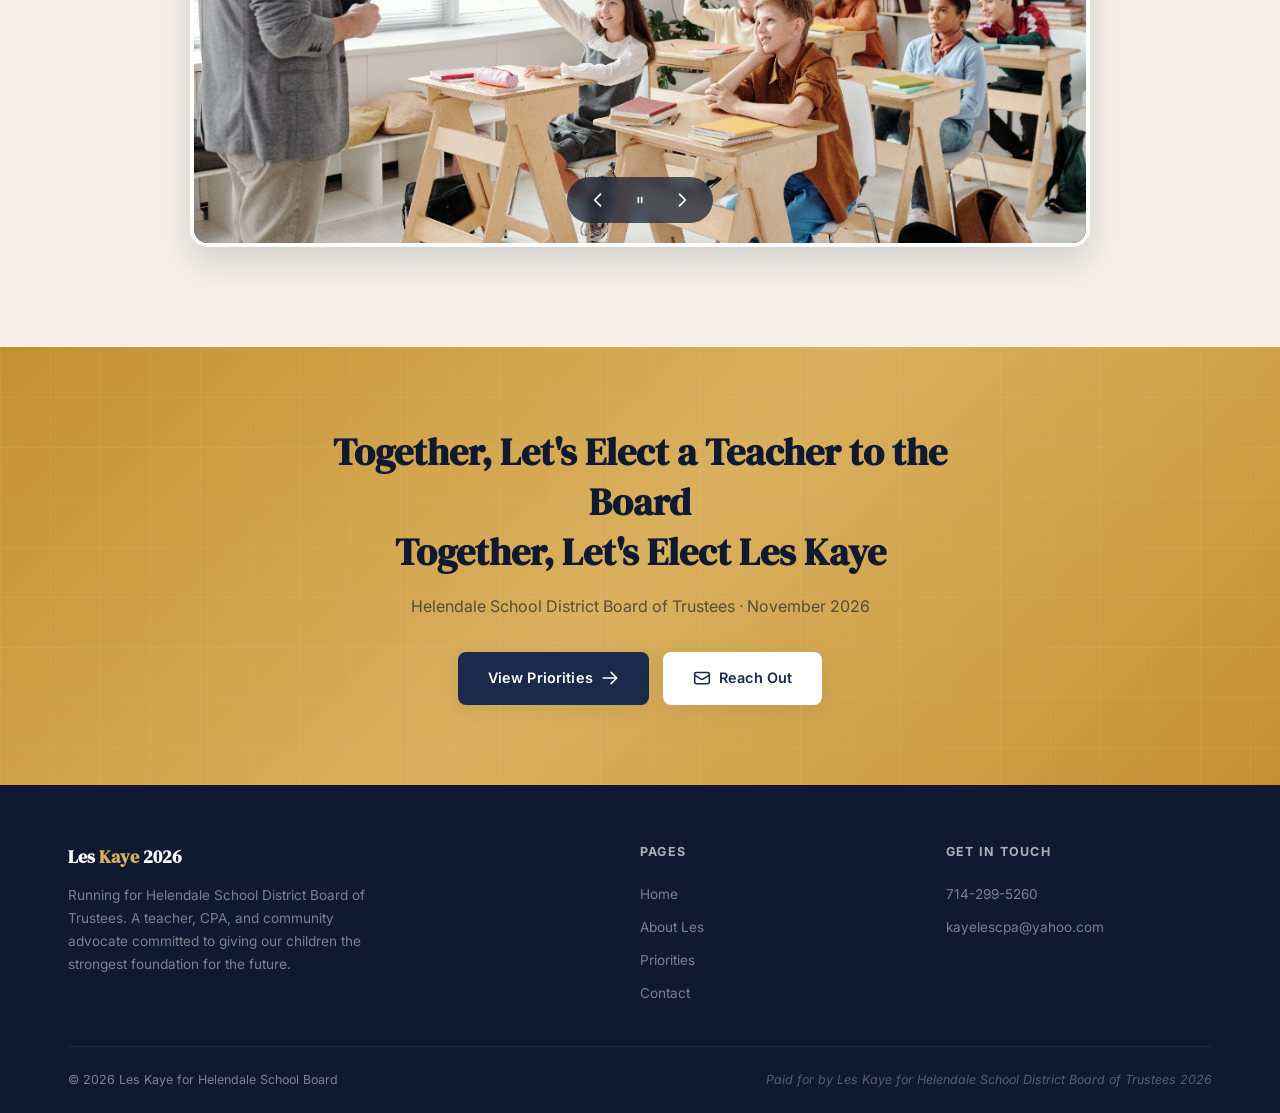
==== commit 596eff25: "Revise election messaging for clarity and impact Updated text to emphasize the election message and " ====
--- a/index.html
+++ b/index.html
@@ -142,7 +142,7 @@
       <div class="hero-content">
         <div class="hero-tag">
           <span class="pulse"></span>
-          Helendale School District &middot; November 2026
+          ATTENTION HELENDALE VOTERS!!!!
         </div>
         <h1>
           Together, Let's Elect<br>
@@ -242,7 +242,7 @@
       <div class="large-quote-inner reveal">
         <div class="large-quote-mark">"</div>
         <p class="large-quote-text">
-          My name is Les Kaye. I am running for the Helendale School District Governing Board and respectfully ask for your vote this November.
+          My name is Les Kaye. I am running for the Helendale School District Governing Board and respectfully ask for your vote this November. Together, let’s put a teacher on the Helendale School District Board of Trustees.
         </p>
         <a href="about.html" class="btn btn-gold" style="margin-top: 20px;">
           Learn More About Les
@@ -291,8 +291,8 @@
   <section class="together-banner">
     <div class="together-inner reveal-s">
       <h2>
-        Together, Let's elect a Teacher to the Board.<br>
-        Together, Let's elect Les Kaye.
+        Together, Let's Elect a Teacher to the Board<br>
+        Together, Let's Elect Les Kaye
       </h2>
       <p>Helendale School District Board of Trustees &middot; November 2026</p>
       <div style="display: flex; gap: 14px; justify-content: center; flex-wrap: wrap;">
--- a/styles.css
+++ b/styles.css
@@ -1,1390 +1,1360 @@
-/* ============================================================
-   LES KAYE 2026 — Campaign Design System
-   ============================================================ */
-
-@import url('https://fonts.googleapis.com/css2?family=DM+Serif+Display:ital@0;1&family=Inter:wght@300;400;500;600;700;800&family=Playfair+Display:ital,wght@0,400;0,700;1,400&display=swap');
-
-*, *::before, *::after {
-  margin: 0;
-  padding: 0;
-  box-sizing: border-box;
-}
-
-:root {
-  --navy: #1b2a4a;
-  --navy-deep: #0f1a30;
-  --navy-mid: #1f3358;
-  --navy-light: #2a4270;
-  --gold: #c49131;
-  --gold-light: #dab05e;
-  --gold-pale: #f0ddb3;
-  --gold-glow: rgba(196,145,49,0.15);
-  --teal: #2e7d6f;
-  --teal-light: #3a9e8c;
-  --sand: #f5f0e8;
-  --cream: #faf8f4;
-  --charcoal: #2b2b2b;
-  --slate: #5a6577;
-  --muted: #8892a0;
-  --border: #e2dbd0;
-  --border-dark: rgba(255,255,255,0.08);
-  --white: #ffffff;
-  --font-display: 'DM Serif Display', Georgia, serif;
-  --font-editorial: 'Playfair Display', Georgia, serif;
-  --font-body: 'Inter', -apple-system, BlinkMacSystemFont, sans-serif;
-  --shadow-sm: 0 1px 3px rgba(27,42,74,0.06);
-  --shadow-md: 0 4px 20px rgba(27,42,74,0.09);
-  --shadow-lg: 0 8px 40px rgba(27,42,74,0.13);
-  --shadow-gold: 0 4px 24px rgba(196,145,49,0.25);
-  --ease: cubic-bezier(0.4, 0, 0.2, 1);
-  --ease-out: cubic-bezier(0, 0, 0.2, 1);
-  --radius: 10px;
-  --radius-lg: 18px;
-}
-
-html {
-  scroll-behavior: smooth;
-  font-size: 16px;
-}
-
-body {
-  font-family: var(--font-body);
-  color: var(--charcoal);
-  background: var(--cream);
-  line-height: 1.7;
-  overflow-x: hidden;
-  -webkit-font-smoothing: antialiased;
-}
-
-img { max-width: 100%; display: block; }
-a { text-decoration: none; color: inherit; }
-ul, ol { list-style: none; }
-button { cursor: pointer; border: none; background: none; font-family: inherit; }
-
-.container {
-  width: 100%;
-  max-width: 1200px;
-  margin: 0 auto;
-  padding: 0 28px;
-}
-
-.sr-only {
-  position: absolute; width: 1px; height: 1px;
-  padding: 0; margin: -1px; overflow: hidden;
-  clip: rect(0,0,0,0); border: 0;
-}
-
-
-/* ============================================================
-   SCROLL REVEAL
-   ============================================================ */
-.reveal {
-  opacity: 0;
-  transform: translateY(32px);
-  transition: opacity 0.8s var(--ease), transform 0.8s var(--ease);
-}
-.reveal.vis { opacity: 1; transform: translateY(0); }
-
-.reveal-l {
-  opacity: 0;
-  transform: translateX(-40px);
-  transition: opacity 0.8s var(--ease), transform 0.8s var(--ease);
-}
-.reveal-l.vis { opacity: 1; transform: translateX(0); }
-
-.reveal-r {
-  opacity: 0;
-  transform: translateX(40px);
-  transition: opacity 0.8s var(--ease), transform 0.8s var(--ease);
-}
-.reveal-r.vis { opacity: 1; transform: translateX(0); }
-
-.reveal-s {
-  opacity: 0;
-  transform: scale(0.9);
-  transition: opacity 0.8s var(--ease), transform 0.8s var(--ease);
-}
-.reveal-s.vis { opacity: 1; transform: scale(1); }
-
-/* Stagger */
-.stagger > *:nth-child(1) { transition-delay: 0s; }
-.stagger > *:nth-child(2) { transition-delay: 0.12s; }
-.stagger > *:nth-child(3) { transition-delay: 0.24s; }
-.stagger > *:nth-child(4) { transition-delay: 0.36s; }
-.stagger > *:nth-child(5) { transition-delay: 0.48s; }
-
-
-/* ============================================================
-   NAVIGATION
-   ============================================================ */
-.site-nav {
-  position: fixed;
-  top: 0; left: 0; right: 0;
-  z-index: 1000;
-  background: rgba(15,26,48,0.88);
-  backdrop-filter: blur(20px);
-  -webkit-backdrop-filter: blur(20px);
-  border-bottom: 1px solid var(--border-dark);
-  transition: background 0.4s var(--ease), box-shadow 0.4s var(--ease);
-}
-.site-nav.scrolled {
-  background: rgba(15,26,48,0.96);
-  box-shadow: 0 4px 30px rgba(0,0,0,0.2);
-}
-
-.nav-inner {
-  display: flex;
-  align-items: center;
-  justify-content: space-between;
-  height: 100px;
-}
-
-.nav-brand {
-  display: flex;
-  align-items: center;
-}
-.nav-brand-logo {
-  height: 76px;
-  width: auto;
-  object-fit: contain;
-  transition: transform 0.3s var(--ease);
-}
-.nav-brand-logo:hover {
-  transform: scale(1.03);
-}
-
-.nav-links {
-  display: flex;
-  align-items: center;
-  gap: 4px;
-}
-.nav-links a {
-  color: rgba(255,255,255,0.7);
-  font-size: 0.86rem;
-  font-weight: 500;
-  padding: 8px 18px;
-  border-radius: 6px;
-  transition: color 0.25s, background 0.25s;
-  letter-spacing: 0.01em;
-}
-.nav-links a:hover,
-.nav-links a.active {
-  color: var(--white);
-  background: rgba(255,255,255,0.07);
-}
-.nav-links a.active {
-  position: relative;
-}
-.nav-links a.active::after {
-  content: '';
-  position: absolute;
-  bottom: 1px; left: 50%;
-  transform: translateX(-50%);
-  width: 16px; height: 2px;
-  background: var(--gold);
-  border-radius: 2px;
-}
-
-.nav-cta-link {
-  margin-left: 10px;
-  background: linear-gradient(135deg, var(--gold), var(--gold-light)) !important;
-  color: var(--navy-deep) !important;
-  font-weight: 700 !important;
-  padding: 9px 24px !important;
-  border-radius: 6px !important;
-  box-shadow: var(--shadow-gold);
-  transition: transform 0.2s, box-shadow 0.2s !important;
-}
-.nav-cta-link:hover {
-  transform: translateY(-1px) !important;
-  box-shadow: 0 6px 28px rgba(196,145,49,0.4) !important;
-}
-
-/* Hamburger */
-.nav-hamburger {
-  display: none;
-  flex-direction: column;
-  gap: 5px;
-  padding: 4px;
-  z-index: 1001;
-}
-.nav-hamburger span {
-  width: 22px; height: 2px;
-  background: var(--white);
-  border-radius: 2px;
-  transition: transform 0.3s var(--ease), opacity 0.3s;
-}
-.nav-hamburger.open span:nth-child(1) { transform: rotate(45deg) translate(5px, 5px); }
-.nav-hamburger.open span:nth-child(2) { opacity: 0; }
-.nav-hamburger.open span:nth-child(3) { transform: rotate(-45deg) translate(5px, -5px); }
-
-.nav-overlay {
-  position: fixed; inset: 0;
-  background: rgba(0,0,0,0.5);
-  z-index: 999;
-  opacity: 0;
-  pointer-events: none;
-  transition: opacity 0.4s;
-}
-.nav-overlay.active { opacity: 1; pointer-events: auto; }
-
-@media (max-width: 768px) {
-  .nav-hamburger { display: flex; }
-  .nav-links {
-    position: fixed;
-    top: 0; right: -100%;
-    width: 280px; height: 100vh;
-    background: var(--navy-deep);
-    flex-direction: column;
-    align-items: stretch;
-    padding: 90px 28px 40px;
-    gap: 2px;
-    transition: right 0.4s var(--ease);
-    box-shadow: -8px 0 40px rgba(0,0,0,0.35);
-  }
-  .nav-links.open { right: 0; }
-  .nav-links a { font-size: 0.95rem; padding: 13px 16px; }
-  .nav-cta-link { margin-left: 0 !important; margin-top: 14px; text-align: center; }
-}
-
-
-/* ============================================================
-   BUTTONS
-   ============================================================ */
-.btn {
-  display: inline-flex;
-  align-items: center;
-  gap: 8px;
-  font-size: 0.9rem;
-  font-weight: 600;
-  padding: 14px 30px;
-  border-radius: 8px;
-  transition: all 0.25s var(--ease);
-  letter-spacing: 0.01em;
-  position: relative;
-}
-.btn svg { width: 18px; height: 18px; flex-shrink: 0; }
-
-.btn-gold {
-  background: linear-gradient(135deg, var(--gold), var(--gold-light));
-  color: var(--navy-deep);
-  box-shadow: var(--shadow-gold);
-}
-.btn-gold:hover {
-  transform: translateY(-2px);
-  box-shadow: 0 8px 32px rgba(196,145,49,0.4);
-}
-
-.btn-white {
-  background: var(--white);
-  color: var(--navy);
-  box-shadow: var(--shadow-md);
-}
-.btn-white:hover {
-  transform: translateY(-2px);
-  box-shadow: var(--shadow-lg);
-}
-
-.btn-outline-light {
-  background: transparent;
-  color: var(--white);
-  border: 1.5px solid rgba(255,255,255,0.3);
-}
-.btn-outline-light:hover {
-  border-color: rgba(255,255,255,0.6);
-  background: rgba(255,255,255,0.06);
-  transform: translateY(-2px);
-}
-
-.btn-navy {
-  background: var(--navy);
-  color: var(--white);
-  box-shadow: var(--shadow-md);
-}
-.btn-navy:hover {
-  background: var(--navy-mid);
-  transform: translateY(-2px);
-  box-shadow: var(--shadow-lg);
-}
-
-
-/* ============================================================
-   HERO — CAMPAIGN STYLE
-   ============================================================ */
-.hero {
-  position: relative;
-  min-height: 100vh;
-  display: flex;
-  align-items: center;
-  overflow: hidden;
-  padding-top: 68px;
-  /* Two-tone split background */
-  background:
-    linear-gradient(160deg, var(--navy-deep) 0%, var(--navy) 55%, var(--navy-mid) 100%);
-}
-
-/* Angled bottom edge */
-.hero::after {
-  content: '';
-  position: absolute;
-  bottom: -1px; left: 0; right: 0;
-  height: 80px;
-  background: var(--white);
-  clip-path: polygon(0 60%, 100% 0, 100% 100%, 0 100%);
-  z-index: 3;
-}
-
-/* Subtle grid overlay */
-.hero-grid {
-  position: absolute; inset: 0;
-  background-image:
-    linear-gradient(rgba(255,255,255,0.018) 1px, transparent 1px),
-    linear-gradient(90deg, rgba(255,255,255,0.018) 1px, transparent 1px);
-  background-size: 72px 72px;
-  pointer-events: none;
-}
-
-/* Decorative glow orbs */
-.hero-orb {
-  position: absolute;
-  border-radius: 50%;
-  pointer-events: none;
-  filter: blur(80px);
-}
-.hero-orb--gold {
-  width: 500px; height: 500px;
-  top: -15%; right: 5%;
-  background: rgba(196,145,49,0.1);
-}
-.hero-orb--teal {
-  width: 400px; height: 400px;
-  bottom: -10%; left: -5%;
-  background: rgba(46,125,111,0.07);
-}
-
-/* Subtle educational icons */
-.hero-deco {
-  position: absolute;
-  opacity: 0.04;
-  pointer-events: none;
-  color: var(--white);
-}
-.hero-deco svg {
-  width: 100%;
-  height: 100%;
-}
-.hero-deco-1 {
-  top: 15%; right: 10%;
-  width: 180px; height: 180px;
-  transform: rotate(15deg);
-}
-.hero-deco-2 {
-  bottom: 20%; left: 45%;
-  width: 120px; height: 120px;
-  transform: rotate(-10deg);
-}
-
-.hero-inner {
-  position: relative;
-  z-index: 2;
-  display: flex;
-  flex-direction: column;
-  align-items: center;
-  text-align: center;
-  padding: 80px 0 120px;
-}
-
-/* Left column: text */
-.hero-content {}
-
-.hero-tag {
-  display: inline-flex;
-  align-items: center;
-  gap: 10px;
-  background: rgba(196,145,49,0.1);
-  border: 1px solid rgba(196,145,49,0.2);
-  border-radius: 100px;
-  padding: 7px 20px 7px 14px;
-  margin-bottom: 28px;
-  font-size: 0.78rem;
-  font-weight: 600;
-  color: var(--gold-light);
-  letter-spacing: 0.07em;
-  text-transform: uppercase;
-}
-.hero-tag .pulse {
-  width: 8px; height: 8px;
-  background: var(--gold);
-  border-radius: 50%;
-  animation: pulse 2s ease-in-out infinite;
-}
-@keyframes pulse {
-  0%,100% { transform: scale(1); opacity: 1; }
-  50% { transform: scale(1.5); opacity: 0.4; }
-}
-
-.hero h1 {
-  font-family: var(--font-display);
-  font-size: clamp(2.6rem, 5.5vw, 4rem);
-  color: var(--white);
-  line-height: 1.1;
-  margin-bottom: 24px;
-  letter-spacing: -0.01em;
-}
-.hero h1 .em {
-  color: var(--gold-light);
-  position: relative;
-  white-space: nowrap;
-}
-.hero h1 .em::after {
-  content: '';
-  position: absolute;
-  bottom: 4px; left: 0; right: 0;
-  height: 3px;
-  background: var(--gold);
-  border-radius: 3px;
-  opacity: 0.5;
-}
-
-.hero-lead {
-  font-size: 1.12rem;
-  color: rgba(255,255,255,0.65);
-  line-height: 1.85;
-  max-width: 600px;
-  margin: 0 auto 36px;
-}
-
-.hero-buttons {
-  display: flex;
-  flex-wrap: wrap;
-  justify-content: center;
-  gap: 14px;
-}
-
-/* Right column: candidate card */
-.hero-card-area { display: flex; justify-content: flex-end; }
-
-.candidate-plaque-frame {
-  position: relative;
-  width: 100%;
-  max-width: 400px;
-  margin-top: 20px;
-}
-
-.candidate-plaque-frame::before {
-  content: '';
-  position: absolute;
-  top: -15px; left: -15px;
-  width: 120px; height: 120px;
-  background: radial-gradient(circle, var(--gold) 2px, transparent 2px);
-  background-size: 16px 16px;
-  z-index: 1;
-}
-
-.plaque-photo {
-  position: relative;
-  z-index: 2;
-  width: 100%;
-  aspect-ratio: 4/5;
-  background: linear-gradient(160deg, rgba(255,255,255,0.06), rgba(255,255,255,0.02));
-  border: 1px solid rgba(255,255,255,0.1);
-  border-radius: var(--radius-lg);
-  display: flex;
-  flex-direction: column;
-  align-items: center;
-  justify-content: center;
-  gap: 12px;
-  backdrop-filter: blur(8px);
-  box-shadow: var(--shadow-lg);
-}
-
-.plaque-photo svg {
-  width: 42px; height: 42px;
-  color: rgba(255,255,255,0.25);
-}
-
-.plaque-photo .ph-label {
-  font-size: 0.8rem;
-  color: rgba(255,255,255,0.3);
-  text-transform: uppercase;
-  letter-spacing: 0.12em;
-  font-weight: 600;
-}
-
-.plaque-text-box {
-  position: absolute;
-  bottom: -30px;
-  right: -20px;
-  z-index: 3;
-  background: var(--white);
-  padding: 24px 30px;
-  border-radius: var(--radius);
-  box-shadow: var(--shadow-xl);
-  border-left: 4px solid var(--gold);
-  width: 90%;
-  transition: transform 0.4s var(--ease);
-}
-
-.candidate-plaque-frame:hover .plaque-text-box {
-  transform: translateY(-5px);
-}
-
-.plaque-name {
-  font-family: var(--font-display);
-  font-size: 2rem;
-  color: var(--navy-deep);
-  margin-bottom: 6px;
-  line-height: 1;
-}
-
-.plaque-role {
-  font-size: 0.85rem;
-  color: var(--slate);
-  line-height: 1.4;
-  font-weight: 600;
-  text-transform: uppercase;
-  letter-spacing: 0.05em;
-}
-
-@media (max-width: 600px) {
-  .candidate-plaque-frame {
-    max-width: 320px;
-  }
-  .candidate-plaque-frame::before {
-    display: none;
-  }
-  .plaque-text-box {
-    right: -10px;
-    width: 95%;
-    padding: 16px 20px;
-  }
-}
-
-@media (max-width: 900px) {
-  .hero-inner { grid-template-columns: 1fr; gap: 60px; }
-  .hero-card-area { display: flex; justify-content: center; margin-top: 20px; }
-  .hero { min-height: auto; padding-bottom: 120px; }
-}
-
-
-/* ============================================================
-   CAMPAIGN STRIP — thin gold bar with scrolling text vibe
-   ============================================================ */
-.campaign-strip {
-  background: linear-gradient(90deg, var(--gold), var(--gold-light), var(--gold));
-  padding: 14px 0;
-  position: relative;
-  z-index: 4;
-}
-.campaign-strip-inner {
-  display: flex;
-  align-items: center;
-  justify-content: center;
-  gap: 32px;
-  flex-wrap: wrap;
-}
-.campaign-strip-item {
-  display: flex;
-  align-items: center;
-  gap: 8px;
-  font-size: 0.82rem;
-  font-weight: 700;
-  color: var(--navy-deep);
-  letter-spacing: 0.03em;
-  text-transform: uppercase;
-}
-.campaign-strip-item .star {
-  font-size: 0.65rem;
-  opacity: 0.5;
-}
-
-
-/* ============================================================
-   SECTION HELPERS
-   ============================================================ */
-section { position: relative; }
-
-.sec-pad { padding: 100px 0; }
-.sec-pad-sm { padding: 70px 0; }
-
-.sec-label {
-  display: inline-flex;
-  align-items: center;
-  gap: 10px;
-  font-size: 0.75rem;
-  font-weight: 700;
-  text-transform: uppercase;
-  letter-spacing: 0.12em;
-  margin-bottom: 14px;
-}
-.sec-label .bar {
-  width: 28px; height: 2px;
-  border-radius: 2px;
-}
-.sec-label--gold { color: var(--gold); }
-.sec-label--gold .bar { background: var(--gold); }
-.sec-label--teal { color: var(--teal); }
-.sec-label--teal .bar { background: var(--teal); }
-.sec-label--white { color: rgba(255,255,255,0.7); }
-.sec-label--white .bar { background: rgba(255,255,255,0.4); }
-
-.sec-title {
-  font-family: var(--font-display);
-  font-size: clamp(1.8rem, 3.5vw, 2.8rem);
-  line-height: 1.15;
-  margin-bottom: 16px;
-  letter-spacing: -0.01em;
-}
-
-.sec-sub {
-  font-size: 1.02rem;
-  line-height: 1.75;
-  max-width: 580px;
-}
-
-.sep {
-  width: 50px; height: 3px;
-  background: linear-gradient(90deg, var(--gold), var(--teal));
-  border-radius: 3px;
-  margin: 18px 0;
-}
-
-
-/* ============================================================
-   SECTION: WHY THIS ELECTION MATTERS (white bg)
-   ============================================================ */
-.why-section {
-  background: var(--white);
-}
-
-.why-grid {
-  display: grid;
-  grid-template-columns: 1fr 1fr;
-  gap: 56px;
-  align-items: start;
-  margin-top: 40px;
-}
-
-.why-text p {
-  font-size: 1rem;
-  color: var(--slate);
-  line-height: 1.85;
-  margin-bottom: 18px;
-}
-
-.why-quote {
-  font-family: var(--font-editorial);
-  font-size: 1.15rem;
-  font-style: italic;
-  color: var(--navy);
-  border-left: 3px solid var(--gold);
-  padding-left: 20px;
-  margin: 28px 0;
-  line-height: 1.7;
-}
-
-.why-highlights {
-  display: flex;
-  flex-direction: column;
-  gap: 18px;
-}
-
-.why-highlight-card {
-  background: var(--cream);
-  border: 1px solid var(--border);
-  border-radius: var(--radius);
-  padding: 24px;
-  display: flex;
-  align-items: flex-start;
-  gap: 18px;
-  transition: transform 0.35s var(--ease), box-shadow 0.35s var(--ease);
-}
-.why-highlight-card:hover {
-  transform: translateY(-3px);
-  box-shadow: var(--shadow-md);
-}
-
-.wh-icon {
-  width: 46px; height: 46px;
-  border-radius: 8px;
-  display: grid;
-  place-items: center;
-  flex-shrink: 0;
-}
-.wh-icon svg { width: 22px; height: 22px; }
-.wh-icon--navy { background: var(--navy); }
-.wh-icon--navy svg { color: var(--gold-light); }
-.wh-icon--teal { background: var(--teal); }
-.wh-icon--teal svg { color: var(--white); }
-.wh-icon--gold { background: linear-gradient(135deg, var(--gold), var(--gold-light)); }
-.wh-icon--gold svg { color: var(--navy-deep); }
-
-.wh-title {
-  font-family: var(--font-display);
-  font-size: 1rem;
-  color: var(--navy);
-  margin-bottom: 4px;
-}
-.wh-desc {
-  font-size: 0.85rem;
-  color: var(--slate);
-  line-height: 1.55;
-}
-
-@media (max-width: 768px) {
-  .why-grid { grid-template-columns: 1fr; gap: 32px; }
-}
-
-
-/* ============================================================
-   SECTION: THREE PILLARS (navy bg)
-   ============================================================ */
-.pillars-section {
-  background: linear-gradient(160deg, var(--navy-deep), var(--navy) 60%, var(--navy-mid));
-  position: relative;
-  overflow: hidden;
-}
-/* Angled top edge */
-.pillars-section::before {
-  content: '';
-  position: absolute;
-  top: -1px; left: 0; right: 0;
-  height: 60px;
-  background: var(--white);
-  clip-path: polygon(0 0, 100% 0, 100% 40%, 0 100%);
-  z-index: 2;
-}
-
-.pillars-grid {
-  display: grid;
-  grid-template-columns: repeat(3, 1fr);
-  gap: 24px;
-  margin-top: 48px;
-}
-
-.pillar-card {
-  background: rgba(255,255,255,0.04);
-  border: 1px solid rgba(255,255,255,0.08);
-  border-radius: var(--radius-lg);
-  padding: 36px 28px;
-  transition: transform 0.4s var(--ease), border-color 0.4s, background 0.4s;
-  position: relative;
-  overflow: hidden;
-}
-.pillar-card::before {
-  content: '';
-  position: absolute;
-  top: 0; left: 0; right: 0;
-  height: 3px;
-  background: linear-gradient(90deg, var(--gold), var(--teal));
-  transform: scaleX(0);
-  transform-origin: left;
-  transition: transform 0.5s var(--ease);
-}
-.pillar-card:hover {
-  transform: translateY(-5px);
-  border-color: rgba(255,255,255,0.15);
-  background: rgba(255,255,255,0.06);
-}
-.pillar-card:hover::before { transform: scaleX(1); }
-
-.pillar-icon {
-  width: 52px; height: 52px;
-  border-radius: 12px;
-  display: grid;
-  place-items: center;
-  margin-bottom: 22px;
-  background: rgba(196,145,49,0.12);
-  border: 1px solid rgba(196,145,49,0.2);
-}
-.pillar-icon svg { width: 26px; height: 26px; color: var(--gold-light); }
-
-.pillar-card h3 {
-  font-family: var(--font-display);
-  font-size: 1.2rem;
-  color: var(--white);
-  margin-bottom: 10px;
-}
-.pillar-card p {
-  font-size: 0.88rem;
-  color: rgba(255,255,255,0.55);
-  line-height: 1.7;
-}
-
-@media (max-width: 768px) {
-  .pillars-grid { grid-template-columns: 1fr; }
-}
-
-
-/* ============================================================
-   SECTION: TRACK RECORD (white bg)
-   ============================================================ */
-.record-section {
-  background: var(--white);
-}
-
-.record-grid {
-  display: grid;
-  grid-template-columns: 1fr 1fr;
-  gap: 20px;
-  margin-top: 48px;
-}
-
-.record-card {
-  background: var(--cream);
-  border: 1px solid var(--border);
-  border-radius: var(--radius);
-  padding: 28px 28px 28px 24px;
-  display: flex;
-  gap: 20px;
-  align-items: flex-start;
-  transition: transform 0.35s var(--ease), box-shadow 0.35s var(--ease);
-}
-.record-card:hover {
-  transform: translateY(-3px);
-  box-shadow: var(--shadow-md);
-}
-
-.record-marker {
-  flex-shrink: 0;
-  width: 40px; height: 40px;
-  background: linear-gradient(135deg, var(--teal), var(--teal-light));
-  border-radius: 50%;
-  display: grid;
-  place-items: center;
-  margin-top: 3px;
-}
-.record-marker svg { width: 18px; height: 18px; color: var(--white); }
-
-.record-card h3 {
-  font-family: var(--font-display);
-  font-size: 1rem;
-  color: var(--navy);
-  margin-bottom: 6px;
-}
-.record-card p {
-  font-size: 0.85rem;
-  color: var(--slate);
-  line-height: 1.65;
-}
-.record-card strong {
-  color: var(--navy);
-}
-
-@media (max-width: 768px) {
-  .record-grid { grid-template-columns: 1fr; }
-}
-
-
-/* ============================================================
-   SECTION: CTA / TOGETHER BANNER (gold bg)
-   ============================================================ */
-.together-banner {
-  background: linear-gradient(135deg, var(--gold), var(--gold-light) 50%, var(--gold));
-  position: relative;
-  overflow: hidden;
-  padding: 80px 0;
-}
-.together-banner::before {
-  content: '';
-  position: absolute;
-  inset: 0;
-  background-image:
-    linear-gradient(rgba(255,255,255,0.05) 1px, transparent 1px),
-    linear-gradient(90deg, rgba(255,255,255,0.05) 1px, transparent 1px);
-  background-size: 50px 50px;
-  pointer-events: none;
-}
-
-.together-inner {
-  position: relative;
-  z-index: 2;
-  text-align: center;
-  max-width: 700px;
-  margin: 0 auto;
-}
-
-.together-banner h2 {
-  font-family: var(--font-display);
-  font-size: clamp(1.6rem, 3vw, 2.4rem);
-  color: var(--navy-deep);
-  line-height: 1.3;
-  margin-bottom: 16px;
-}
-
-.together-banner p {
-  font-size: 1rem;
-  color: rgba(15,26,48,0.65);
-  margin-bottom: 32px;
-}
-
-
-/* ============================================================
-   FOOTER
-   ============================================================ */
-.site-footer {
-  background: var(--navy-deep);
-  color: rgba(255,255,255,0.45);
-  padding: 56px 0 0;
-}
-
-.footer-grid {
-  display: grid;
-  grid-template-columns: 2fr 1fr 1fr;
-  gap: 40px;
-  padding-bottom: 36px;
-  border-bottom: 1px solid rgba(255,255,255,0.07);
-}
-
-.footer-brand h3 {
-  font-family: var(--font-display);
-  font-size: 1.15rem;
-  color: var(--white);
-  margin-bottom: 12px;
-}
-.footer-brand h3 em { color: var(--gold-light); font-style: normal; }
-.footer-brand p {
-  font-size: 0.85rem;
-  line-height: 1.7;
-  max-width: 320px;
-}
-
-.footer-col h4 {
-  font-size: 0.78rem;
-  font-weight: 700;
-  text-transform: uppercase;
-  letter-spacing: 0.1em;
-  color: rgba(255,255,255,0.65);
-  margin-bottom: 16px;
-}
-.footer-col a {
-  display: block;
-  font-size: 0.85rem;
-  padding: 5px 0;
-  color: rgba(255,255,255,0.45);
-  transition: color 0.2s, padding-left 0.2s;
-}
-.footer-col a:hover {
-  color: var(--gold-light);
-  padding-left: 5px;
-}
-
-.footer-bottom {
-  padding: 22px 0;
-  display: flex;
-  align-items: center;
-  justify-content: space-between;
-  flex-wrap: wrap;
-  gap: 10px;
-  font-size: 0.78rem;
-}
-.footer-disclaimer {
-  font-style: italic;
-  color: rgba(255,255,255,0.3);
-}
-
-@media (max-width: 768px) {
-  .footer-grid { grid-template-columns: 1fr; gap: 28px; }
-}
-
-
-/* ============================================================
-   PAGE HEADER (inner pages)
-   ============================================================ */
-.page-header {
-  background: linear-gradient(160deg, var(--navy-deep) 0%, var(--navy) 50%, var(--navy-mid) 100%);
-  padding: 140px 0 80px;
-  position: relative;
-  overflow: hidden;
-}
-.page-header::before {
-  content: '';
-  position: absolute;
-  inset: 0;
-  background-image:
-    linear-gradient(rgba(255,255,255,0.018) 1px, transparent 1px),
-    linear-gradient(90deg, rgba(255,255,255,0.018) 1px, transparent 1px);
-  background-size: 72px 72px;
-  pointer-events: none;
-}
-.page-header::after {
-  content: '';
-  position: absolute;
-  bottom: -1px; left: 0; right: 0;
-  height: 60px;
-  background: var(--white);
-  clip-path: polygon(0 60%, 100% 0, 100% 100%, 0 100%);
-  z-index: 2;
-}
-.page-header .orb {
-  position: absolute;
-  top: -25%; right: -8%;
-  width: 450px; height: 450px;
-  background: radial-gradient(circle, rgba(196,145,49,0.09) 0%, transparent 70%);
-  border-radius: 50%;
-  pointer-events: none;
-}
-.page-header .container { position: relative; z-index: 3; }
-.page-header .sec-title { color: var(--white); }
-.page-header .sec-sub { color: rgba(255,255,255,0.55); }
-
-
-/* ============================================================
-   ABOUT PAGE — Intro Section
-   ============================================================ */
-.about-intro {
-  background: var(--white);
-}
-
-.about-intro-grid {
-  display: grid;
-  grid-template-columns: 280px 1fr;
-  gap: 52px;
-  align-items: start;
-  margin-top: 48px;
-}
-
-.about-photo {
-  width: 100%;
-  aspect-ratio: 3/4;
-  background: linear-gradient(145deg, var(--sand), var(--cream));
-  border: 2px dashed var(--border);
-  border-radius: var(--radius-lg);
-  display: flex;
-  flex-direction: column;
-  align-items: center;
-  justify-content: center;
-  gap: 12px;
-  position: relative;
-}
-.about-photo .ph-icon {
-  width: 56px; height: 56px;
-  border-radius: 50%;
-  background: rgba(27,42,74,0.06);
-  display: grid;
-  place-items: center;
-}
-.about-photo .ph-icon svg {
-  width: 28px; height: 28px;
-  color: var(--slate);
-}
-.about-photo .ph-label {
-  font-size: 0.72rem;
-  color: var(--slate);
-  font-weight: 600;
-  text-transform: uppercase;
-  letter-spacing: 0.08em;
-}
-
-/* Badge on photo */
-.about-photo-badge {
-  position: absolute;
-  bottom: -14px; left: 50%;
-  transform: translateX(-50%);
-  background: linear-gradient(135deg, var(--gold), var(--gold-light));
-  color: var(--navy-deep);
-  padding: 8px 22px;
-  border-radius: 100px;
-  font-size: 0.72rem;
-  font-weight: 700;
-  letter-spacing: 0.04em;
-  text-transform: uppercase;
-  white-space: nowrap;
-  box-shadow: var(--shadow-gold);
-  z-index: 2;
-}
-
-.about-text h2 {
-  font-family: var(--font-display);
-  font-size: 1.5rem;
-  color: var(--navy);
-  margin-bottom: 16px;
-}
-.about-text p {
-  font-size: 0.95rem;
-  color: var(--slate);
-  line-height: 1.85;
-  margin-bottom: 16px;
-}
-.about-text .quote-block {
-  font-family: var(--font-editorial);
-  font-style: italic;
-  font-size: 1.08rem;
-  color: var(--navy);
-  border-left: 3px solid var(--gold);
-  padding-left: 20px;
-  margin: 28px 0;
-  line-height: 1.7;
-}
-
-@media (max-width: 768px) {
-  .about-intro-grid {
-    grid-template-columns: 1fr;
-    gap: 36px;
-  }
-  .about-photo {
-    max-width: 220px;
-    margin: 0 auto;
-  }
-}
-
-
-/* ============================================================
-   ABOUT PAGE — Experience Cards (3-up)
-   ============================================================ */
-.experience-section {
-  background: var(--sand);
-  position: relative;
-}
-
-.exp-grid {
-  display: grid;
-  grid-template-columns: repeat(3, 1fr);
-  gap: 24px;
-  margin-top: 48px;
-}
-
-.exp-card {
-  background: var(--white);
-  border: 1px solid var(--border);
-  border-radius: var(--radius);
-  padding: 32px 26px;
-  transition: transform 0.4s var(--ease), box-shadow 0.4s var(--ease), border-color 0.4s;
-  position: relative;
-  overflow: hidden;
-}
-.exp-card::before {
-  content: '';
-  position: absolute;
-  top: 0; left: 0; right: 0;
-  height: 3px;
-  background: linear-gradient(90deg, var(--gold), var(--teal));
-  transform: scaleX(0);
-  transform-origin: left;
-  transition: transform 0.5s var(--ease);
-}
-.exp-card:hover {
-  transform: translateY(-5px);
-  box-shadow: var(--shadow-lg);
-  border-color: transparent;
-}
-.exp-card:hover::before { transform: scaleX(1); }
-
-.exp-icon {
-  width: 50px; height: 50px;
-  background: var(--navy);
-  border-radius: 10px;
-  display: grid;
-  place-items: center;
-  margin-bottom: 20px;
-}
-.exp-icon svg { width: 24px; height: 24px; color: var(--gold-light); }
-
-.exp-card h3 {
-  font-family: var(--font-display);
-  font-size: 1.12rem;
-  color: var(--navy);
-  margin-bottom: 10px;
-}
-.exp-card p {
-  font-size: 0.88rem;
-  color: var(--slate);
-  line-height: 1.7;
-}
-
-@media (max-width: 768px) {
-  .exp-grid { grid-template-columns: 1fr; }
-}
-
-
-/* ============================================================
-   ABOUT PAGE — Achievements List
-   ============================================================ */
-.achievements-section {
-  background: var(--white);
-}
-
-.achieve-list {
-  margin-top: 48px;
-  display: flex;
-  flex-direction: column;
-  gap: 18px;
-}
-
-.achieve-item {
-  display: flex;
-  align-items: flex-start;
-  gap: 22px;
-  background: var(--cream);
-  border: 1px solid var(--border);
-  border-radius: var(--radius);
-  padding: 26px 28px;
-  transition: transform 0.35s var(--ease), box-shadow 0.35s var(--ease), border-color 0.35s;
-}
-.achieve-item:hover {
-  transform: translateX(6px);
-  box-shadow: var(--shadow-md);
-  border-color: var(--gold-pale);
-}
-
-.achieve-dot {
-  flex-shrink: 0;
-  width: 42px; height: 42px;
-  background: linear-gradient(135deg, var(--teal), var(--teal-light));
-  border-radius: 50%;
-  display: grid;
-  place-items: center;
-  margin-top: 2px;
-}
-.achieve-dot svg { width: 20px; height: 20px; color: var(--white); }
-
-.achieve-item h3 {
-  font-family: var(--font-display);
-  font-size: 1.02rem;
-  color: var(--navy);
-  margin-bottom: 6px;
-}
-.achieve-item p {
-  font-size: 0.88rem;
-  color: var(--slate);
-  line-height: 1.65;
-}
-.achieve-item strong { color: var(--navy); }
-
-@media (max-width: 600px) {
-  .achieve-item { flex-direction: column; gap: 14px; padding: 22px; }
-}
-
-
-/* ============================================================
-   CTA — Navy Banner (reusable on inner pages)
-   ============================================================ */
-.cta-navy {
-  background: linear-gradient(160deg, var(--navy-deep), var(--navy) 60%, var(--navy-mid));
-  position: relative;
-  overflow: hidden;
-  padding: 80px 0;
-}
-.cta-navy::before {
-  content: '';
-  position: absolute;
-  top: -30%; right: -10%;
-  width: 500px; height: 500px;
-  background: radial-gradient(circle, rgba(196,145,49,0.08) 0%, transparent 70%);
-  border-radius: 50%;
-  pointer-events: none;
-}
-.cta-navy .cta-inner {
-  position: relative;
-  z-index: 2;
-  text-align: center;
-  max-width: 680px;
-  margin: 0 auto;
-}
-.cta-navy h2 {
-  font-family: var(--font-display);
-  font-size: clamp(1.5rem, 3vw, 2.2rem);
-  color: var(--white);
-  line-height: 1.35;
-  margin-bottom: 14px;
-}
-.cta-navy h2 .gold { color: var(--gold-light); }
-.cta-navy p {
-  font-size: 1rem;
-  color: rgba(255,255,255,0.55);
-  margin-bottom: 32px;
-  line-height: 1.7;
-}
-
-
-/* ============================================================
-   PRINT
-   ============================================================ */
-@media print {
-  .site-nav, .site-footer, .btn, .campaign-strip { display: none; }
-  body { background: white; color: black; }
-  .hero { min-height: auto; background: #1b2a4a !important; }
-  .hero::after { display: none; }
-}
-
-/* Swearing-in Photo */
-.swearing-in-photo-container {
-  max-width: 800px;
-  margin: 40px auto 0;
-  border-radius: var(--radius-lg);
-  overflow: hidden;
-  box-shadow: 0 15px 35px rgba(15,26,48,0.12);
-  border: 4px solid var(--white);
-}
-.swearing-in-photo {
-  width: 100%;
-  height: auto;
-  display: block;
-  object-fit: cover;
-  max-height: 500px;
-  object-position: center 25%;
-}
-
-/* Carousel Styles */
-.carousel-container {
-  max-width: 900px;
-  margin: 40px auto 0;
-  position: relative;
-  border-radius: var(--radius-lg);
-  overflow: hidden;
-  box-shadow: 0 15px 35px rgba(15,26,48,0.15);
-  border: 4px solid var(--white);
-  background: var(--navy-deep);
-}
-.carousel-track {
-  position: relative;
-  width: 100%;
-  height: 500px; /* fixed height for flow consistency */
-  overflow: hidden;
-}
-.carousel-slide {
-  position: absolute;
-  top: 0; left: 0;
-  width: 100%;
-  height: 100%;
-  object-fit: cover;
-  object-position: center 25%;
-  opacity: 0;
-  transition: opacity 0.8s ease-in-out;
-  z-index: 1;
-}
-.carousel-slide.active {
-  opacity: 1;
-  z-index: 2;
-}
-.carousel-controls {
-  position: absolute;
-  bottom: 20px;
-  left: 50%;
-  transform: translateX(-50%);
-  display: flex;
-  gap: 12px;
-  z-index: 3;
-  background: rgba(15,26,48,0.7);
-  padding: 8px 16px;
-  border-radius: 100px;
-  backdrop-filter: blur(4px);
-  -webkit-backdrop-filter: blur(4px);
-}
-.carousel-btn {
-  background: none;
-  border: none;
-  color: var(--white);
-  cursor: pointer;
-  padding: 5px;
-  display: flex;
-  align-items: center;
-  justify-content: center;
-  transition: color 0.3s;
-}
-.carousel-btn:hover {
-  color: var(--gold);
-}
-@media (max-width: 768px) {
-  .carousel-track { height: 300px; }
-}
+/* ============================================================
+   LES KAYE 2026 — Campaign Design System
+   ============================================================ */
+
+@import url('https://fonts.googleapis.com/css2?family=DM+Serif+Display:ital@0;1&family=Inter:wght@300;400;500;600;700;800&family=Playfair+Display:ital,wght@0,400;0,700;1,400&display=swap');
+
+*, *::before, *::after {
+  margin: 0;
+  padding: 0;
+  box-sizing: border-box;
+}
+
+:root {
+  --navy: #1b2a4a;
+  --navy-deep: #0f1a30;
+  --navy-mid: #1f3358;
+  --navy-light: #2a4270;
+  --gold: #c49131;
+  --gold-light: #dab05e;
+  --gold-pale: #f0ddb3;
+  --gold-glow: rgba(196,145,49,0.15);
+  --teal: #2e7d6f;
+  --teal-light: #3a9e8c;
+  --sand: #f5f0e8;
+  --cream: #faf8f4;
+  --charcoal: #2b2b2b;
+  --slate: #5a6577;
+  --muted: #8892a0;
+  --border: #e2dbd0;
+  --border-dark: rgba(255,255,255,0.08);
+  --white: #ffffff;
+  --font-display: 'DM Serif Display', Georgia, serif;
+  --font-editorial: 'Playfair Display', Georgia, serif;
+  --font-body: 'Inter', -apple-system, BlinkMacSystemFont, sans-serif;
+  --shadow-sm: 0 1px 3px rgba(27,42,74,0.06);
+  --shadow-md: 0 4px 20px rgba(27,42,74,0.09);
+  --shadow-lg: 0 8px 40px rgba(27,42,74,0.13);
+  --shadow-gold: 0 4px 24px rgba(196,145,49,0.25);
+  --ease: cubic-bezier(0.4, 0, 0.2, 1);
+  --ease-out: cubic-bezier(0, 0, 0.2, 1);
+  --radius: 10px;
+  --radius-lg: 18px;
+}
+
+html {
+  scroll-behavior: smooth;
+  font-size: 16px;
+}
+
+body {
+  font-family: var(--font-body);
+  color: var(--charcoal);
+  background: var(--cream);
+  line-height: 1.7;
+  overflow-x: hidden;
+  -webkit-font-smoothing: antialiased;
+}
+
+img { max-width: 100%; display: block; }
+a { text-decoration: none; color: inherit; }
+ul, ol { list-style: none; }
+button { cursor: pointer; border: none; background: none; font-family: inherit; }
+
+.container {
+  width: 100%;
+  max-width: 1200px;
+  margin: 0 auto;
+  padding: 0 28px;
+}
+
+.sr-only {
+  position: absolute; width: 1px; height: 1px;
+  padding: 0; margin: -1px; overflow: hidden;
+  clip: rect(0,0,0,0); border: 0;
+}
+
+
+/* ============================================================
+   SCROLL REVEAL
+   ============================================================ */
+.reveal {
+  opacity: 0;
+  transform: translateY(32px);
+  transition: opacity 0.8s var(--ease), transform 0.8s var(--ease);
+}
+.reveal.vis { opacity: 1; transform: translateY(0); }
+
+.reveal-l {
+  opacity: 0;
+  transform: translateX(-40px);
+  transition: opacity 0.8s var(--ease), transform 0.8s var(--ease);
+}
+.reveal-l.vis { opacity: 1; transform: translateX(0); }
+
+.reveal-r {
+  opacity: 0;
+  transform: translateX(40px);
+  transition: opacity 0.8s var(--ease), transform 0.8s var(--ease);
+}
+.reveal-r.vis { opacity: 1; transform: translateX(0); }
+
+.reveal-s {
+  opacity: 0;
+  transform: scale(0.9);
+  transition: opacity 0.8s var(--ease), transform 0.8s var(--ease);
+}
+.reveal-s.vis { opacity: 1; transform: scale(1); }
+
+/* Stagger */
+.stagger > *:nth-child(1) { transition-delay: 0s; }
+.stagger > *:nth-child(2) { transition-delay: 0.12s; }
+.stagger > *:nth-child(3) { transition-delay: 0.24s; }
+.stagger > *:nth-child(4) { transition-delay: 0.36s; }
+.stagger > *:nth-child(5) { transition-delay: 0.48s; }
+
+
+/* ============================================================
+   NAVIGATION
+   ============================================================ */
+.site-nav {
+  position: fixed;
+  top: 0; left: 0; right: 0;
+  z-index: 1000;
+  background: rgba(15,26,48,0.88);
+  backdrop-filter: blur(20px);
+  -webkit-backdrop-filter: blur(20px);
+  border-bottom: 1px solid var(--border-dark);
+  transition: background 0.4s var(--ease), box-shadow 0.4s var(--ease);
+}
+.site-nav.scrolled {
+  background: rgba(15,26,48,0.96);
+  box-shadow: 0 4px 30px rgba(0,0,0,0.2);
+}
+
+.nav-inner {
+  display: flex;
+  align-items: center;
+  justify-content: space-between;
+  height: 100px;
+}
+
+.nav-brand {
+  display: flex;
+  align-items: center;
+}
+.nav-brand-logo {
+  height: 76px;
+  width: auto;
+  object-fit: contain;
+  transition: transform 0.3s var(--ease);
+}
+.nav-brand-logo:hover {
+  transform: scale(1.03);
+}
+
+.nav-links {
+  display: flex;
+  align-items: center;
+  gap: 4px;
+}
+.nav-links a {
+  color: rgba(255,255,255,0.7);
+  font-size: 0.86rem;
+  font-weight: 500;
+  padding: 8px 18px;
+  border-radius: 6px;
+  transition: color 0.25s, background 0.25s;
+  letter-spacing: 0.01em;
+}
+.nav-links a:hover,
+.nav-links a.active {
+  color: var(--white);
+  background: rgba(255,255,255,0.07);
+}
+.nav-links a.active {
+  position: relative;
+}
+.nav-links a.active::after {
+  content: '';
+  position: absolute;
+  bottom: 1px; left: 50%;
+  transform: translateX(-50%);
+  width: 16px; height: 2px;
+  background: var(--gold);
+  border-radius: 2px;
+}
+
+.nav-cta-link {
+  margin-left: 10px;
+  background: linear-gradient(135deg, var(--gold), var(--gold-light)) !important;
+  color: var(--navy-deep) !important;
+  font-weight: 700 !important;
+  padding: 9px 24px !important;
+  border-radius: 6px !important;
+  box-shadow: var(--shadow-gold);
+  transition: transform 0.2s, box-shadow 0.2s !important;
+}
+.nav-cta-link:hover {
+  transform: translateY(-1px) !important;
+  box-shadow: 0 6px 28px rgba(196,145,49,0.4) !important;
+}
+
+/* Hamburger */
+.nav-hamburger {
+  display: none;
+  flex-direction: column;
+  gap: 5px;
+  padding: 4px;
+  z-index: 1001;
+}
+.nav-hamburger span {
+  width: 22px; height: 2px;
+  background: var(--white);
+  border-radius: 2px;
+  transition: transform 0.3s var(--ease), opacity 0.3s;
+}
+.nav-hamburger.open span:nth-child(1) { transform: rotate(45deg) translate(5px, 5px); }
+.nav-hamburger.open span:nth-child(2) { opacity: 0; }
+.nav-hamburger.open span:nth-child(3) { transform: rotate(-45deg) translate(5px, -5px); }
+
+.nav-overlay {
+  position: fixed; inset: 0;
+  background: rgba(0,0,0,0.5);
+  z-index: 999;
+  opacity: 0;
+  pointer-events: none;
+  transition: opacity 0.4s;
+}
+.nav-overlay.active { opacity: 1; pointer-events: auto; }
+
+@media (max-width: 768px) {
+  .nav-hamburger { display: flex; }
+  .nav-links {
+    position: fixed;
+    top: 0; right: -100%;
+    width: 280px; height: 100vh;
+    background: var(--navy-deep);
+    flex-direction: column;
+    align-items: stretch;
+    padding: 90px 28px 40px;
+    gap: 2px;
+    transition: right 0.4s var(--ease);
+    box-shadow: -8px 0 40px rgba(0,0,0,0.35);
+  }
+  .nav-links.open { right: 0; }
+  .nav-links a { font-size: 0.95rem; padding: 13px 16px; }
+  .nav-cta-link { margin-left: 0 !important; margin-top: 14px; text-align: center; }
+}
+
+
+/* ============================================================
+   BUTTONS
+   ============================================================ */
+.btn {
+  display: inline-flex;
+  align-items: center;
+  gap: 8px;
+  font-size: 0.9rem;
+  font-weight: 600;
+  padding: 14px 30px;
+  border-radius: 8px;
+  transition: all 0.25s var(--ease);
+  letter-spacing: 0.01em;
+  position: relative;
+}
+.btn svg { width: 18px; height: 18px; flex-shrink: 0; }
+
+.btn-gold {
+  background: linear-gradient(135deg, var(--gold), var(--gold-light));
+  color: var(--navy-deep);
+  box-shadow: var(--shadow-gold);
+}
+.btn-gold:hover {
+  transform: translateY(-2px);
+  box-shadow: 0 8px 32px rgba(196,145,49,0.4);
+}
+
+.btn-white {
+  background: var(--white);
+  color: var(--navy);
+  box-shadow: var(--shadow-md);
+}
+.btn-white:hover {
+  transform: translateY(-2px);
+  box-shadow: var(--shadow-lg);
+}
+
+.btn-outline-light {
+  background: transparent;
+  color: var(--white);
+  border: 1.5px solid rgba(255,255,255,0.3);
+}
+.btn-outline-light:hover {
+  border-color: rgba(255,255,255,0.6);
+  background: rgba(255,255,255,0.06);
+  transform: translateY(-2px);
+}
+
+.btn-navy {
+  background: var(--navy);
+  color: var(--white);
+  box-shadow: var(--shadow-md);
+}
+.btn-navy:hover {
+  background: var(--navy-mid);
+  transform: translateY(-2px);
+  box-shadow: var(--shadow-lg);
+}
+
+
+/* ============================================================
+   HERO — CAMPAIGN STYLE
+   ============================================================ */
+.hero {
+  position: relative;
+  min-height: 100vh;
+  display: flex;
+  align-items: center;
+  overflow: hidden;
+  padding-top: 68px;
+  /* Two-tone split background */
+  background:
+    linear-gradient(160deg, var(--navy-deep) 0%, var(--navy) 55%, var(--navy-mid) 100%);
+}
+
+/* Angled bottom edge */
+.hero::after {
+  content: '';
+  position: absolute;
+  bottom: -1px; left: 0; right: 0;
+  height: 80px;
+  background: var(--white);
+  clip-path: polygon(0 60%, 100% 0, 100% 100%, 0 100%);
+  z-index: 3;
+}
+
+/* Subtle grid overlay */
+.hero-grid {
+  position: absolute; inset: 0;
+  background-image:
+    linear-gradient(rgba(255,255,255,0.018) 1px, transparent 1px),
+    linear-gradient(90deg, rgba(255,255,255,0.018) 1px, transparent 1px);
+  background-size: 72px 72px;
+  pointer-events: none;
+}
+
+/* Decorative glow orbs */
+.hero-orb {
+  position: absolute;
+  border-radius: 50%;
+  pointer-events: none;
+  filter: blur(80px);
+}
+.hero-orb--gold {
+  width: 500px; height: 500px;
+  top: -15%; right: 5%;
+  background: rgba(196,145,49,0.1);
+}
+.hero-orb--teal {
+  width: 400px; height: 400px;
+  bottom: -10%; left: -5%;
+  background: rgba(46,125,111,0.07);
+}
+
+/* Subtle educational icons */
+.hero-deco {
+  position: absolute;
+  opacity: 0.04;
+  pointer-events: none;
+  color: var(--white);
+}
+.hero-deco svg {
+  width: 100%;
+  height: 100%;
+}
+.hero-deco-1 {
+  top: 15%; right: 10%;
+  width: 180px; height: 180px;
+  transform: rotate(15deg);
+}
+.hero-deco-2 {
+  bottom: 20%; left: 45%;
+  width: 120px; height: 120px;
+  transform: rotate(-10deg);
+}
+
+.hero-inner {
+  position: relative;
+  z-index: 2;
+  display: grid;
+  grid-template-columns: 1.1fr 0.9fr;
+  align-items: center;
+  gap: 60px;
+  text-align: left;
+  padding: 80px 0 120px;
+}
+
+/* Left column: text */
+.hero-content {}
+
+.hero-tag {
+  display: inline-flex;
+  align-items: center;
+  gap: 10px;
+  background: rgba(196,145,49,0.1);
+  border: 1px solid rgba(196,145,49,0.2);
+  border-radius: 100px;
+  padding: 7px 20px 7px 14px;
+  margin-bottom: 28px;
+  font-size: 0.78rem;
+  font-weight: 600;
+  color: var(--gold-light);
+  letter-spacing: 0.07em;
+  text-transform: uppercase;
+}
+.hero-tag .pulse {
+  width: 8px; height: 8px;
+  background: var(--gold);
+  border-radius: 50%;
+  animation: pulse 2s ease-in-out infinite;
+}
+@keyframes pulse {
+  0%,100% { transform: scale(1); opacity: 1; }
+  50% { transform: scale(1.5); opacity: 0.4; }
+}
+
+.hero h1 {
+  font-family: var(--font-display);
+  font-size: clamp(2.6rem, 5.5vw, 4rem);
+  color: var(--white);
+  line-height: 1.1;
+  margin-bottom: 24px;
+  letter-spacing: -0.01em;
+}
+.hero h1 .em {
+  color: var(--gold-light);
+  position: relative;
+  white-space: nowrap;
+}
+.hero h1 .em::after {
+  content: '';
+  position: absolute;
+  bottom: 4px; left: 0; right: 0;
+  height: 3px;
+  background: var(--gold);
+  border-radius: 3px;
+  opacity: 0.5;
+}
+
+.hero-lead {
+  font-size: 1.12rem;
+  color: rgba(255,255,255,0.65);
+  line-height: 1.85;
+  max-width: 600px;
+  margin: 0 0 36px 0;
+}
+
+.hero-buttons {
+  display: flex;
+  flex-wrap: wrap;
+  justify-content: flex-start;
+  gap: 14px;
+}
+
+/* Right column: candidate photo */
+.hero-card-area { display: flex; justify-content: flex-end; align-items: center; }
+
+.hero-photo-wrapper {
+  position: relative;
+  width: 100%;
+  max-width: 420px;
+  z-index: 2;
+  margin-left: auto;
+}
+
+/* We style the photo to sit well against the navy background even with its red curtain */
+.hero-photo {
+  width: 100%;
+  height: auto;
+  aspect-ratio: 4/5;
+  object-fit: cover;
+  border-radius: 40px 140px 40px 140px;
+  box-shadow: 0 25px 50px -12px rgba(0, 0, 0, 0.4), 
+              0 0 0 8px rgba(255,255,255,0.06);
+  display: block;
+}
+
+.hero-photo-deco {
+  position: absolute;
+  bottom: -20px;
+  left: -20px;
+  width: 120px;
+  height: 120px;
+  background: radial-gradient(circle, var(--gold) 2px, transparent 2px);
+  background-size: 16px 16px;
+  z-index: -1;
+  opacity: 0.6;
+}
+
+.hero-photo-tag {
+  position: absolute;
+  bottom: 40px;
+  left: -30px; /* Point to Les on the left */
+  background: var(--white);
+  color: var(--navy-deep);
+  padding: 14px 24px;
+  border-radius: var(--radius-lg);
+  box-shadow: 0 15px 35px -5px rgba(0, 0, 0, 0.25), 0 10px 15px -5px rgba(0, 0, 0, 0.1);
+  border-left: 5px solid var(--gold);
+  display: flex;
+  flex-direction: column;
+  gap: 4px;
+}
+.hero-photo-tag .name {
+  font-family: var(--font-display);
+  font-size: 1.3rem;
+  font-weight: 700;
+  line-height: 1;
+}
+.hero-photo-tag .role {
+  font-size: 0.75rem;
+  font-weight: 700;
+  color: var(--slate);
+  text-transform: uppercase;
+  letter-spacing: 0.08em;
+}
+
+@media (max-width: 900px) {
+  .hero-inner { grid-template-columns: 1fr; gap: 60px; text-align: center; }
+  .hero-content { display: flex; flex-direction: column; align-items: center; }
+  .hero-lead { margin: 0 auto 36px auto; }
+  .hero-buttons { justify-content: center; }
+  .hero-card-area { display: flex; justify-content: center; margin-top: 20px; }
+  .hero-photo-wrapper { margin-left: 0; }
+  .hero-photo-tag { left: 20px; right: auto; bottom: 30px; }
+  .hero { min-height: auto; padding-bottom: 120px; }
+}
+
+
+/* ============================================================
+   CAMPAIGN STRIP — thin gold bar with scrolling text vibe
+   ============================================================ */
+.campaign-strip {
+  background: linear-gradient(90deg, var(--gold), var(--gold-light), var(--gold));
+  padding: 14px 0;
+  position: relative;
+  z-index: 4;
+}
+.campaign-strip-inner {
+  display: flex;
+  align-items: center;
+  justify-content: center;
+  gap: 32px;
+  flex-wrap: wrap;
+}
+.campaign-strip-item {
+  display: flex;
+  align-items: center;
+  gap: 8px;
+  font-size: 0.82rem;
+  font-weight: 700;
+  color: var(--navy-deep);
+  letter-spacing: 0.03em;
+  text-transform: uppercase;
+}
+.campaign-strip-item .star {
+  font-size: 0.65rem;
+  opacity: 0.5;
+}
+
+
+/* ============================================================
+   SECTION HELPERS
+   ============================================================ */
+section { position: relative; }
+
+.sec-pad { padding: 100px 0; }
+.sec-pad-sm { padding: 70px 0; }
+
+.sec-label {
+  display: inline-flex;
+  align-items: center;
+  gap: 10px;
+  font-size: 0.75rem;
+  font-weight: 700;
+  text-transform: uppercase;
+  letter-spacing: 0.12em;
+  margin-bottom: 14px;
+}
+.sec-label .bar {
+  width: 28px; height: 2px;
+  border-radius: 2px;
+}
+.sec-label--gold { color: var(--gold); }
+.sec-label--gold .bar { background: var(--gold); }
+.sec-label--teal { color: var(--teal); }
+.sec-label--teal .bar { background: var(--teal); }
+.sec-label--white { color: rgba(255,255,255,0.7); }
+.sec-label--white .bar { background: rgba(255,255,255,0.4); }
+
+.sec-title {
+  font-family: var(--font-display);
+  font-size: clamp(1.8rem, 3.5vw, 2.8rem);
+  line-height: 1.15;
+  margin-bottom: 16px;
+  letter-spacing: -0.01em;
+}
+
+.sec-sub {
+  font-size: 1.02rem;
+  line-height: 1.75;
+  max-width: 580px;
+}
+
+.sep {
+  width: 50px; height: 3px;
+  background: linear-gradient(90deg, var(--gold), var(--teal));
+  border-radius: 3px;
+  margin: 18px 0;
+}
+
+
+/* ============================================================
+   SECTION: WHY THIS ELECTION MATTERS (white bg)
+   ============================================================ */
+.why-section {
+  background: var(--white);
+}
+
+.why-grid {
+  display: grid;
+  grid-template-columns: 1fr 1fr;
+  gap: 56px;
+  align-items: start;
+  margin-top: 40px;
+}
+
+.why-text p {
+  font-size: 1rem;
+  color: var(--slate);
+  line-height: 1.85;
+  margin-bottom: 18px;
+}
+
+.why-quote {
+  font-family: var(--font-editorial);
+  font-size: 1.15rem;
+  font-style: italic;
+  color: var(--navy);
+  border-left: 3px solid var(--gold);
+  padding-left: 20px;
+  margin: 28px 0;
+  line-height: 1.7;
+}
+
+.why-highlights {
+  display: flex;
+  flex-direction: column;
+  gap: 18px;
+}
+
+.why-highlight-card {
+  background: var(--cream);
+  border: 1px solid var(--border);
+  border-radius: var(--radius);
+  padding: 24px;
+  display: flex;
+  align-items: flex-start;
+  gap: 18px;
+  transition: transform 0.35s var(--ease), box-shadow 0.35s var(--ease);
+}
+.why-highlight-card:hover {
+  transform: translateY(-3px);
+  box-shadow: var(--shadow-md);
+}
+
+.wh-icon {
+  width: 46px; height: 46px;
+  border-radius: 8px;
+  display: grid;
+  place-items: center;
+  flex-shrink: 0;
+}
+.wh-icon svg { width: 22px; height: 22px; }
+.wh-icon--navy { background: var(--navy); }
+.wh-icon--navy svg { color: var(--gold-light); }
+.wh-icon--teal { background: var(--teal); }
+.wh-icon--teal svg { color: var(--white); }
+.wh-icon--gold { background: linear-gradient(135deg, var(--gold), var(--gold-light)); }
+.wh-icon--gold svg { color: var(--navy-deep); }
+
+.wh-title {
+  font-family: var(--font-display);
+  font-size: 1rem;
+  color: var(--navy);
+  margin-bottom: 4px;
+}
+.wh-desc {
+  font-size: 0.85rem;
+  color: var(--slate);
+  line-height: 1.55;
+}
+
+@media (max-width: 768px) {
+  .why-grid { grid-template-columns: 1fr; gap: 32px; }
+}
+
+
+/* ============================================================
+   SECTION: THREE PILLARS (navy bg)
+   ============================================================ */
+.pillars-section {
+  background: linear-gradient(160deg, var(--navy-deep), var(--navy) 60%, var(--navy-mid));
+  position: relative;
+  overflow: hidden;
+}
+/* Angled top edge */
+.pillars-section::before {
+  content: '';
+  position: absolute;
+  top: -1px; left: 0; right: 0;
+  height: 60px;
+  background: var(--white);
+  clip-path: polygon(0 0, 100% 0, 100% 40%, 0 100%);
+  z-index: 2;
+}
+
+.pillars-grid {
+  display: grid;
+  grid-template-columns: repeat(3, 1fr);
+  gap: 24px;
+  margin-top: 48px;
+}
+
+.pillar-card {
+  background: rgba(255,255,255,0.04);
+  border: 1px solid rgba(255,255,255,0.08);
+  border-radius: var(--radius-lg);
+  padding: 36px 28px;
+  transition: transform 0.4s var(--ease), border-color 0.4s, background 0.4s;
+  position: relative;
+  overflow: hidden;
+}
+.pillar-card::before {
+  content: '';
+  position: absolute;
+  top: 0; left: 0; right: 0;
+  height: 3px;
+  background: linear-gradient(90deg, var(--gold), var(--teal));
+  transform: scaleX(0);
+  transform-origin: left;
+  transition: transform 0.5s var(--ease);
+}
+.pillar-card:hover {
+  transform: translateY(-5px);
+  border-color: rgba(255,255,255,0.15);
+  background: rgba(255,255,255,0.06);
+}
+.pillar-card:hover::before { transform: scaleX(1); }
+
+.pillar-icon {
+  width: 52px; height: 52px;
+  border-radius: 12px;
+  display: grid;
+  place-items: center;
+  margin-bottom: 22px;
+  background: rgba(196,145,49,0.12);
+  border: 1px solid rgba(196,145,49,0.2);
+}
+.pillar-icon svg { width: 26px; height: 26px; color: var(--gold-light); }
+
+.pillar-card h3 {
+  font-family: var(--font-display);
+  font-size: 1.2rem;
+  color: var(--white);
+  margin-bottom: 10px;
+}
+.pillar-card p {
+  font-size: 0.88rem;
+  color: rgba(255,255,255,0.55);
+  line-height: 1.7;
+}
+
+@media (max-width: 768px) {
+  .pillars-grid { grid-template-columns: 1fr; }
+}
+
+
+/* ============================================================
+   SECTION: TRACK RECORD (white bg)
+   ============================================================ */
+.record-section {
+  background: var(--white);
+}
+
+.record-grid {
+  display: grid;
+  grid-template-columns: 1fr 1fr;
+  gap: 20px;
+  margin-top: 48px;
+}
+
+.record-card {
+  background: var(--cream);
+  border: 1px solid var(--border);
+  border-radius: var(--radius);
+  padding: 28px 28px 28px 24px;
+  display: flex;
+  gap: 20px;
+  align-items: flex-start;
+  transition: transform 0.35s var(--ease), box-shadow 0.35s var(--ease);
+}
+.record-card:hover {
+  transform: translateY(-3px);
+  box-shadow: var(--shadow-md);
+}
+
+.record-marker {
+  flex-shrink: 0;
+  width: 40px; height: 40px;
+  background: linear-gradient(135deg, var(--teal), var(--teal-light));
+  border-radius: 50%;
+  display: grid;
+  place-items: center;
+  margin-top: 3px;
+}
+.record-marker svg { width: 18px; height: 18px; color: var(--white); }
+
+.record-card h3 {
+  font-family: var(--font-display);
+  font-size: 1rem;
+  color: var(--navy);
+  margin-bottom: 6px;
+}
+.record-card p {
+  font-size: 0.85rem;
+  color: var(--slate);
+  line-height: 1.65;
+}
+.record-card strong {
+  color: var(--navy);
+}
+
+@media (max-width: 768px) {
+  .record-grid { grid-template-columns: 1fr; }
+}
+
+
+/* ============================================================
+   SECTION: CTA / TOGETHER BANNER (gold bg)
+   ============================================================ */
+.together-banner {
+  background: linear-gradient(135deg, var(--gold), var(--gold-light) 50%, var(--gold));
+  position: relative;
+  overflow: hidden;
+  padding: 80px 0;
+}
+.together-banner::before {
+  content: '';
+  position: absolute;
+  inset: 0;
+  background-image:
+    linear-gradient(rgba(255,255,255,0.05) 1px, transparent 1px),
+    linear-gradient(90deg, rgba(255,255,255,0.05) 1px, transparent 1px);
+  background-size: 50px 50px;
+  pointer-events: none;
+}
+
+.together-inner {
+  position: relative;
+  z-index: 2;
+  text-align: center;
+  max-width: 700px;
+  margin: 0 auto;
+}
+
+.together-banner h2 {
+  font-family: var(--font-display);
+  font-size: clamp(1.6rem, 3vw, 2.4rem);
+  color: var(--navy-deep);
+  line-height: 1.3;
+  margin-bottom: 16px;
+}
+
+.together-banner p {
+  font-size: 1rem;
+  color: rgba(15,26,48,0.65);
+  margin-bottom: 32px;
+}
+
+
+/* ============================================================
+   FOOTER
+   ============================================================ */
+.site-footer {
+  background: var(--navy-deep);
+  color: rgba(255,255,255,0.45);
+  padding: 56px 0 0;
+}
+
+.footer-grid {
+  display: grid;
+  grid-template-columns: 2fr 1fr 1fr;
+  gap: 40px;
+  padding-bottom: 36px;
+  border-bottom: 1px solid rgba(255,255,255,0.07);
+}
+
+.footer-brand h3 {
+  font-family: var(--font-display);
+  font-size: 1.15rem;
+  color: var(--white);
+  margin-bottom: 12px;
+}
+.footer-brand h3 em { color: var(--gold-light); font-style: normal; }
+.footer-brand p {
+  font-size: 0.85rem;
+  line-height: 1.7;
+  max-width: 320px;
+}
+
+.footer-col h4 {
+  font-size: 0.78rem;
+  font-weight: 700;
+  text-transform: uppercase;
+  letter-spacing: 0.1em;
+  color: rgba(255,255,255,0.65);
+  margin-bottom: 16px;
+}
+.footer-col a {
+  display: block;
+  font-size: 0.85rem;
+  padding: 5px 0;
+  color: rgba(255,255,255,0.45);
+  transition: color 0.2s, padding-left 0.2s;
+}
+.footer-col a:hover {
+  color: var(--gold-light);
+  padding-left: 5px;
+}
+
+.footer-bottom {
+  padding: 22px 0;
+  display: flex;
+  align-items: center;
+  justify-content: space-between;
+  flex-wrap: wrap;
+  gap: 10px;
+  font-size: 0.78rem;
+}
+.footer-disclaimer {
+  font-style: italic;
+  color: rgba(255,255,255,0.3);
+}
+
+@media (max-width: 768px) {
+  .footer-grid { grid-template-columns: 1fr; gap: 28px; }
+}
+
+
+/* ============================================================
+   PAGE HEADER (inner pages)
+   ============================================================ */
+.page-header {
+  background: linear-gradient(160deg, var(--navy-deep) 0%, var(--navy) 50%, var(--navy-mid) 100%);
+  padding: 140px 0 80px;
+  position: relative;
+  overflow: hidden;
+}
+.page-header::before {
+  content: '';
+  position: absolute;
+  inset: 0;
+  background-image:
+    linear-gradient(rgba(255,255,255,0.018) 1px, transparent 1px),
+    linear-gradient(90deg, rgba(255,255,255,0.018) 1px, transparent 1px);
+  background-size: 72px 72px;
+  pointer-events: none;
+}
+.page-header::after {
+  content: '';
+  position: absolute;
+  bottom: -1px; left: 0; right: 0;
+  height: 60px;
+  background: var(--white);
+  clip-path: polygon(0 60%, 100% 0, 100% 100%, 0 100%);
+  z-index: 2;
+}
+.page-header .orb {
+  position: absolute;
+  top: -25%; right: -8%;
+  width: 450px; height: 450px;
+  background: radial-gradient(circle, rgba(196,145,49,0.09) 0%, transparent 70%);
+  border-radius: 50%;
+  pointer-events: none;
+}
+.page-header .container { position: relative; z-index: 3; }
+.page-header .sec-title { color: var(--white); }
+.page-header .sec-sub { color: rgba(255,255,255,0.55); }
+
+
+/* ============================================================
+   ABOUT PAGE — Intro Section
+   ============================================================ */
+.about-intro {
+  background: var(--white);
+}
+
+.about-intro-grid {
+  display: grid;
+  grid-template-columns: 280px 1fr;
+  gap: 52px;
+  align-items: start;
+  margin-top: 48px;
+}
+
+.about-photo {
+  width: 100%;
+  aspect-ratio: 3/4;
+  background: linear-gradient(145deg, var(--sand), var(--cream));
+  border: 2px dashed var(--border);
+  border-radius: var(--radius-lg);
+  display: flex;
+  flex-direction: column;
+  align-items: center;
+  justify-content: center;
+  gap: 12px;
+  position: relative;
+}
+.about-photo .ph-icon {
+  width: 56px; height: 56px;
+  border-radius: 50%;
+  background: rgba(27,42,74,0.06);
+  display: grid;
+  place-items: center;
+}
+.about-photo .ph-icon svg {
+  width: 28px; height: 28px;
+  color: var(--slate);
+}
+.about-photo .ph-label {
+  font-size: 0.72rem;
+  color: var(--slate);
+  font-weight: 600;
+  text-transform: uppercase;
+  letter-spacing: 0.08em;
+}
+
+/* Badge on photo */
+.about-photo-badge {
+  position: absolute;
+  bottom: -14px; left: 50%;
+  transform: translateX(-50%);
+  background: linear-gradient(135deg, var(--gold), var(--gold-light));
+  color: var(--navy-deep);
+  padding: 8px 22px;
+  border-radius: 100px;
+  font-size: 0.72rem;
+  font-weight: 700;
+  letter-spacing: 0.04em;
+  text-transform: uppercase;
+  white-space: nowrap;
+  box-shadow: var(--shadow-gold);
+  z-index: 2;
+}
+
+.about-text h2 {
+  font-family: var(--font-display);
+  font-size: 1.5rem;
+  color: var(--navy);
+  margin-bottom: 16px;
+}
+.about-text p {
+  font-size: 0.95rem;
+  color: var(--slate);
+  line-height: 1.85;
+  margin-bottom: 16px;
+}
+.about-text .quote-block {
+  font-family: var(--font-editorial);
+  font-style: italic;
+  font-size: 1.08rem;
+  color: var(--navy);
+  border-left: 3px solid var(--gold);
+  padding-left: 20px;
+  margin: 28px 0;
+  line-height: 1.7;
+}
+
+@media (max-width: 768px) {
+  .about-intro-grid {
+    grid-template-columns: 1fr;
+    gap: 36px;
+  }
+  .about-photo {
+    max-width: 220px;
+    margin: 0 auto;
+  }
+}
+
+
+/* ============================================================
+   ABOUT PAGE — Experience Cards (3-up)
+   ============================================================ */
+.experience-section {
+  background: var(--sand);
+  position: relative;
+}
+
+.exp-grid {
+  display: grid;
+  grid-template-columns: repeat(3, 1fr);
+  gap: 24px;
+  margin-top: 48px;
+}
+
+.exp-card {
+  background: var(--white);
+  border: 1px solid var(--border);
+  border-radius: var(--radius);
+  padding: 32px 26px;
+  transition: transform 0.4s var(--ease), box-shadow 0.4s var(--ease), border-color 0.4s;
+  position: relative;
+  overflow: hidden;
+}
+.exp-card::before {
+  content: '';
+  position: absolute;
+  top: 0; left: 0; right: 0;
+  height: 3px;
+  background: linear-gradient(90deg, var(--gold), var(--teal));
+  transform: scaleX(0);
+  transform-origin: left;
+  transition: transform 0.5s var(--ease);
+}
+.exp-card:hover {
+  transform: translateY(-5px);
+  box-shadow: var(--shadow-lg);
+  border-color: transparent;
+}
+.exp-card:hover::before { transform: scaleX(1); }
+
+.exp-icon {
+  width: 50px; height: 50px;
+  background: var(--navy);
+  border-radius: 10px;
+  display: grid;
+  place-items: center;
+  margin-bottom: 20px;
+}
+.exp-icon svg { width: 24px; height: 24px; color: var(--gold-light); }
+
+.exp-card h3 {
+  font-family: var(--font-display);
+  font-size: 1.12rem;
+  color: var(--navy);
+  margin-bottom: 10px;
+}
+.exp-card p {
+  font-size: 0.88rem;
+  color: var(--slate);
+  line-height: 1.7;
+}
+
+@media (max-width: 768px) {
+  .exp-grid { grid-template-columns: 1fr; }
+}
+
+
+/* ============================================================
+   ABOUT PAGE — Achievements List
+   ============================================================ */
+.achievements-section {
+  background: var(--white);
+}
+
+.achieve-list {
+  margin-top: 48px;
+  display: flex;
+  flex-direction: column;
+  gap: 18px;
+}
+
+.achieve-item {
+  display: flex;
+  align-items: flex-start;
+  gap: 22px;
+  background: var(--cream);
+  border: 1px solid var(--border);
+  border-radius: var(--radius);
+  padding: 26px 28px;
+  transition: transform 0.35s var(--ease), box-shadow 0.35s var(--ease), border-color 0.35s;
+}
+.achieve-item:hover {
+  transform: translateX(6px);
+  box-shadow: var(--shadow-md);
+  border-color: var(--gold-pale);
+}
+
+.achieve-dot {
+  flex-shrink: 0;
+  width: 42px; height: 42px;
+  background: linear-gradient(135deg, var(--teal), var(--teal-light));
+  border-radius: 50%;
+  display: grid;
+  place-items: center;
+  margin-top: 2px;
+}
+.achieve-dot svg { width: 20px; height: 20px; color: var(--white); }
+
+.achieve-item h3 {
+  font-family: var(--font-display);
+  font-size: 1.02rem;
+  color: var(--navy);
+  margin-bottom: 6px;
+}
+.achieve-item p {
+  font-size: 0.88rem;
+  color: var(--slate);
+  line-height: 1.65;
+}
+.achieve-item strong { color: var(--navy); }
+
+@media (max-width: 600px) {
+  .achieve-item { flex-direction: column; gap: 14px; padding: 22px; }
+}
+
+
+/* ============================================================
+   CTA — Navy Banner (reusable on inner pages)
+   ============================================================ */
+.cta-navy {
+  background: linear-gradient(160deg, var(--navy-deep), var(--navy) 60%, var(--navy-mid));
+  position: relative;
+  overflow: hidden;
+  padding: 80px 0;
+}
+.cta-navy::before {
+  content: '';
+  position: absolute;
+  top: -30%; right: -10%;
+  width: 500px; height: 500px;
+  background: radial-gradient(circle, rgba(196,145,49,0.08) 0%, transparent 70%);
+  border-radius: 50%;
+  pointer-events: none;
+}
+.cta-navy .cta-inner {
+  position: relative;
+  z-index: 2;
+  text-align: center;
+  max-width: 680px;
+  margin: 0 auto;
+}
+.cta-navy h2 {
+  font-family: var(--font-display);
+  font-size: clamp(1.5rem, 3vw, 2.2rem);
+  color: var(--white);
+  line-height: 1.35;
+  margin-bottom: 14px;
+}
+.cta-navy h2 .gold { color: var(--gold-light); }
+.cta-navy p {
+  font-size: 1rem;
+  color: rgba(255,255,255,0.55);
+  margin-bottom: 32px;
+  line-height: 1.7;
+}
+
+
+/* ============================================================
+   PRINT
+   ============================================================ */
+@media print {
+  .site-nav, .site-footer, .btn, .campaign-strip { display: none; }
+  body { background: white; color: black; }
+  .hero { min-height: auto; background: #1b2a4a !important; }
+  .hero::after { display: none; }
+}
+
+/* Swearing-in Photo */
+.swearing-in-photo-container {
+  max-width: 800px;
+  margin: 40px auto 0;
+  border-radius: var(--radius-lg);
+  overflow: hidden;
+  box-shadow: 0 15px 35px rgba(15,26,48,0.12);
+  border: 4px solid var(--white);
+}
+.swearing-in-photo {
+  width: 100%;
+  height: auto;
+  display: block;
+  object-fit: cover;
+  max-height: 500px;
+  object-position: center 25%;
+}
+
+/* Carousel Styles */
+.carousel-container {
+  max-width: 900px;
+  margin: 40px auto 0;
+  position: relative;
+  border-radius: var(--radius-lg);
+  overflow: hidden;
+  box-shadow: 0 15px 35px rgba(15,26,48,0.15);
+  border: 4px solid var(--white);
+  background: var(--navy-deep);
+}
+.carousel-track {
+  position: relative;
+  width: 100%;
+  height: 500px; /* fixed height for flow consistency */
+  overflow: hidden;
+}
+.carousel-slide {
+  position: absolute;
+  top: 0; left: 0;
+  width: 100%;
+  height: 100%;
+  object-fit: cover;
+  object-position: center 25%;
+  opacity: 0;
+  transition: opacity 0.8s ease-in-out;
+  z-index: 1;
+}
+.carousel-slide.active {
+  opacity: 1;
+  z-index: 2;
+}
+.carousel-controls {
+  position: absolute;
+  bottom: 20px;
+  left: 50%;
+  transform: translateX(-50%);
+  display: flex;
+  gap: 12px;
+  z-index: 3;
+  background: rgba(15,26,48,0.7);
+  padding: 8px 16px;
+  border-radius: 100px;
+  backdrop-filter: blur(4px);
+  -webkit-backdrop-filter: blur(4px);
+}
+.carousel-btn {
+  background: none;
+  border: none;
+  color: var(--white);
+  cursor: pointer;
+  padding: 5px;
+  display: flex;
+  align-items: center;
+  justify-content: center;
+  transition: color 0.3s;
+}
+.carousel-btn:hover {
+  color: var(--gold);
+}
+@media (max-width: 768px) {
+  .carousel-track { height: 300px; }
+}
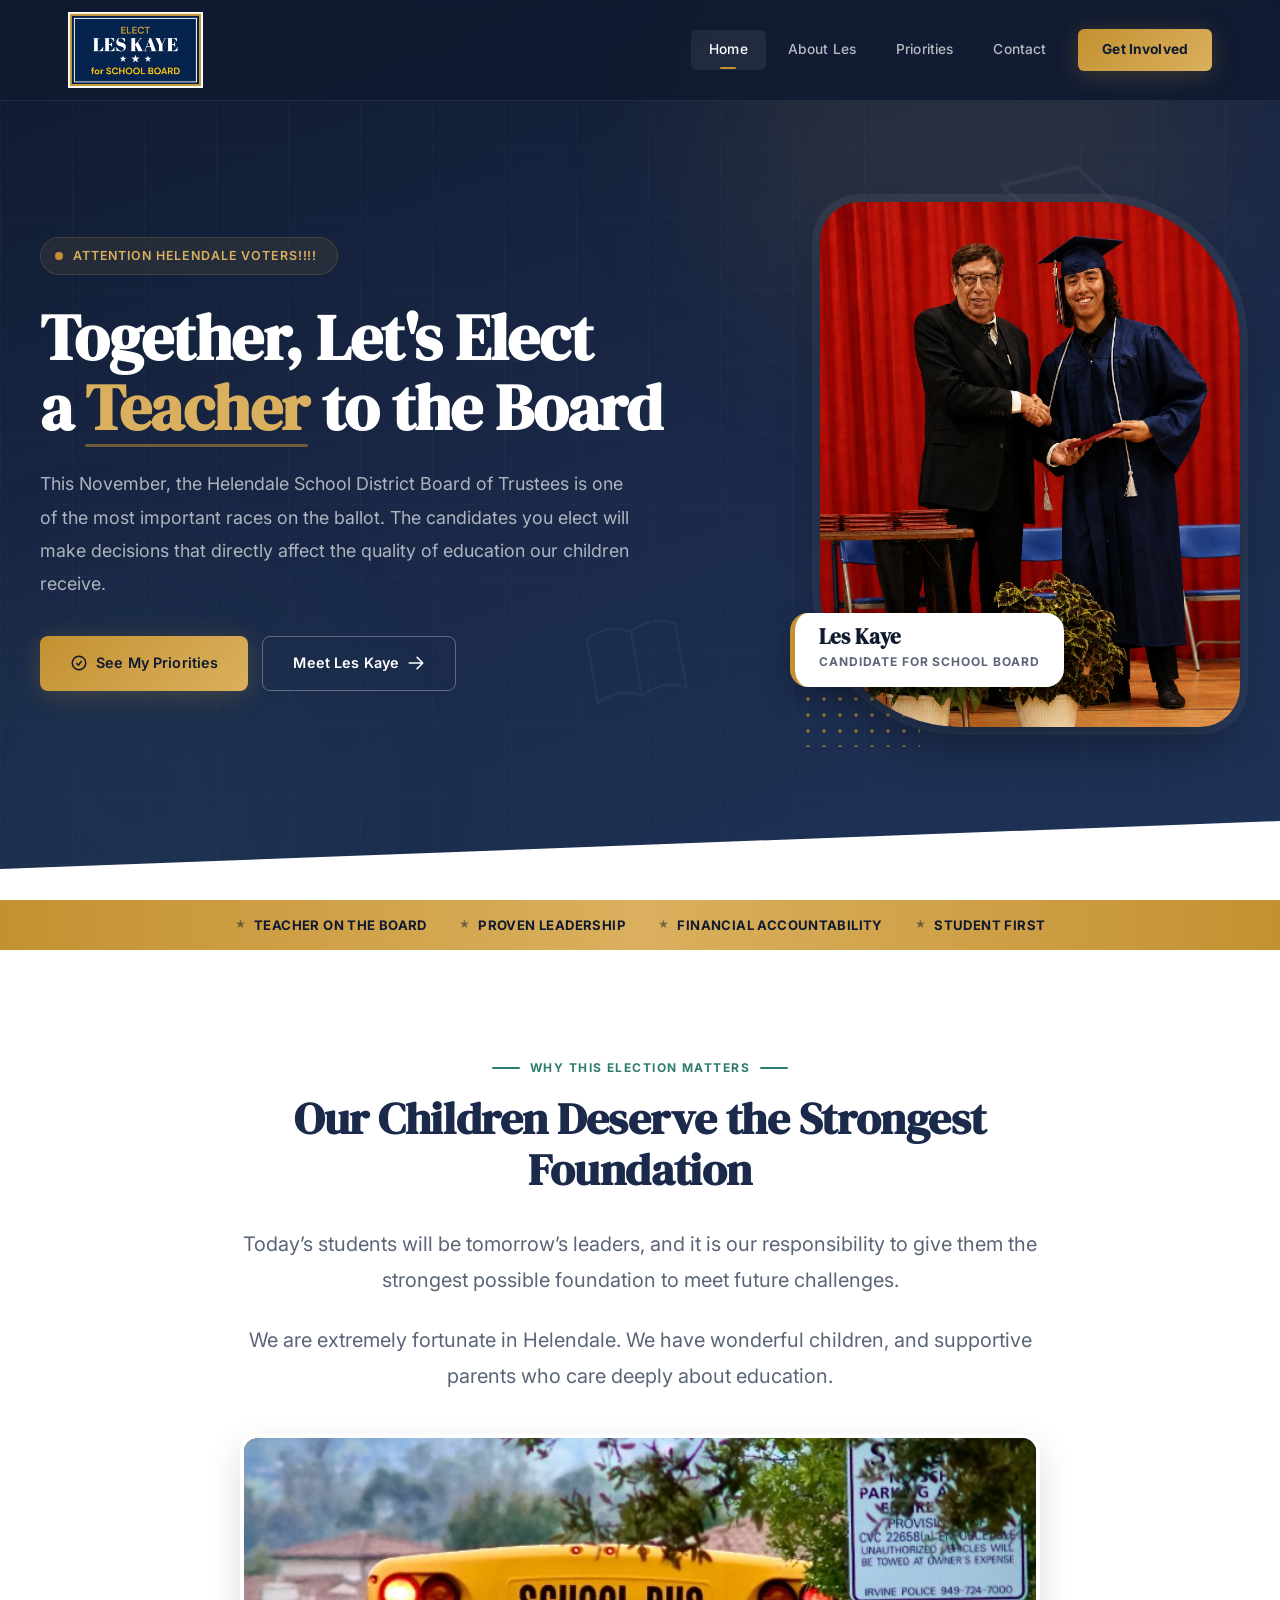
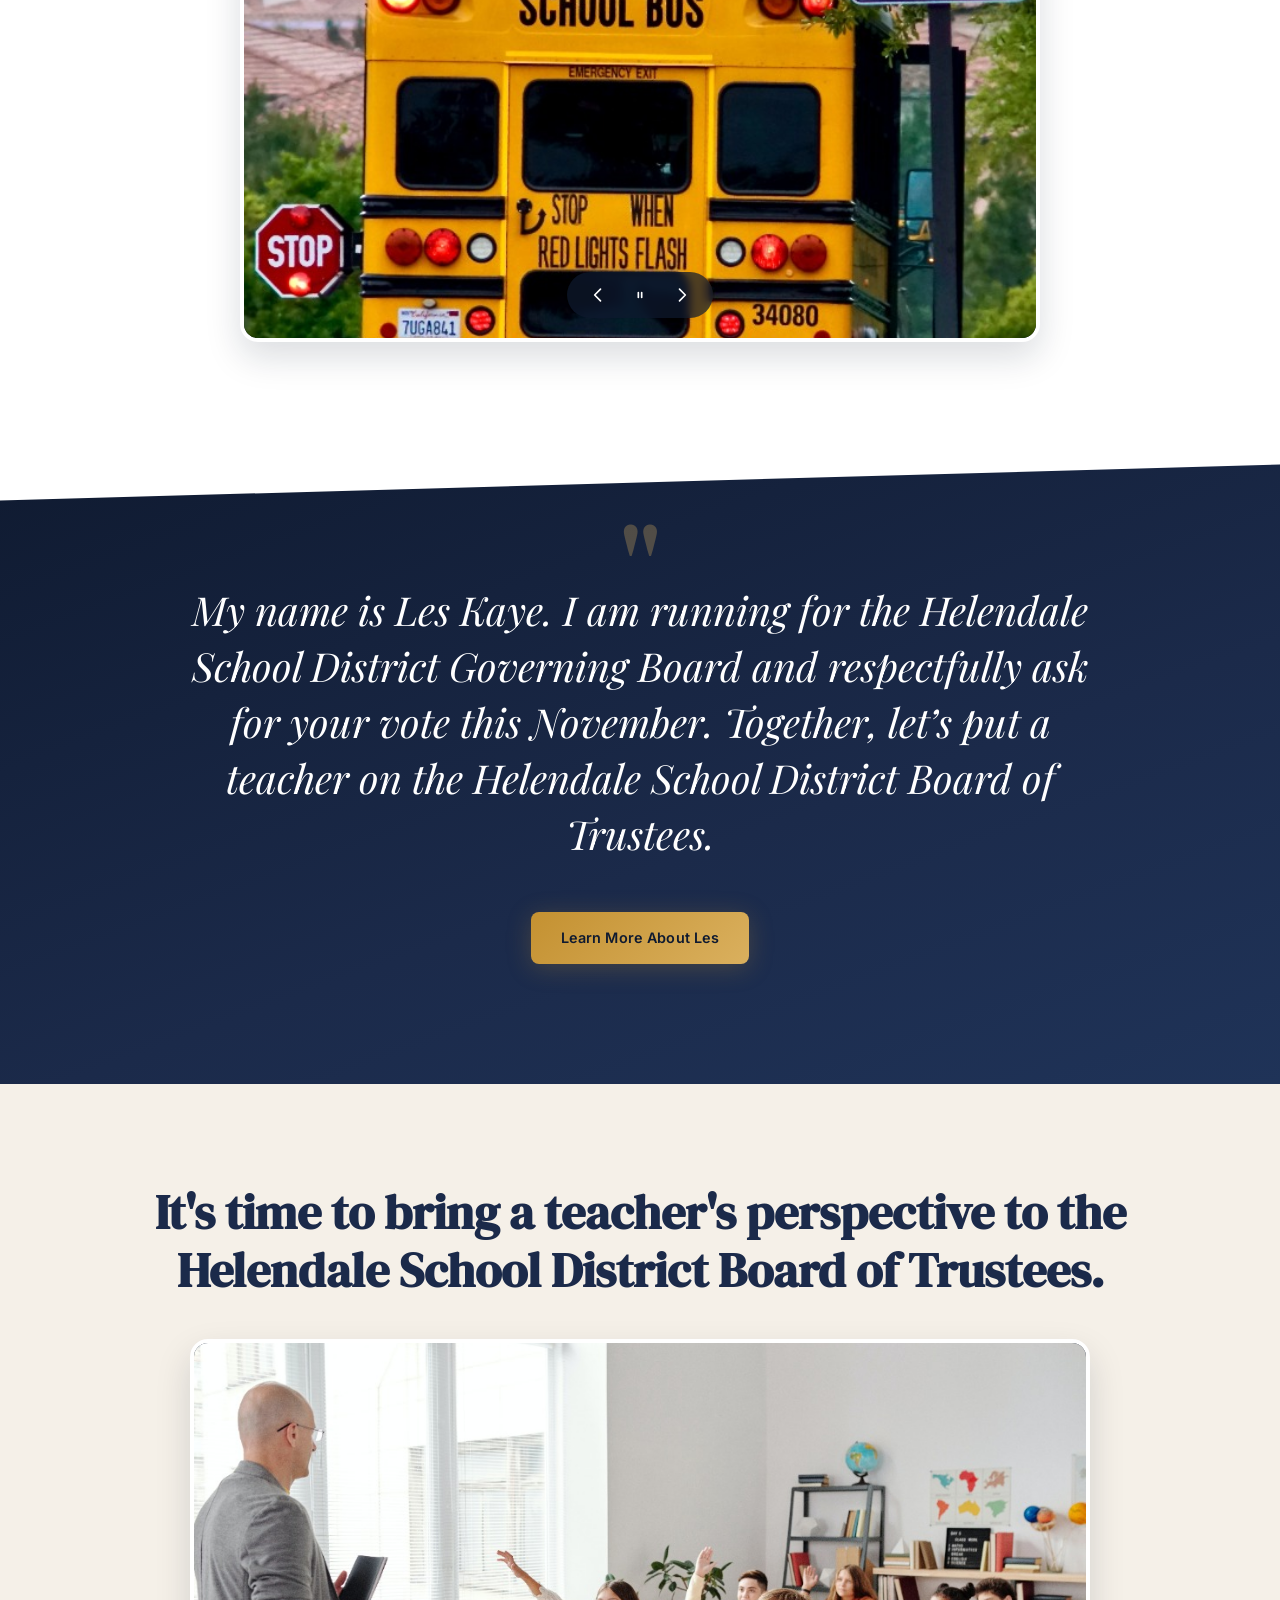
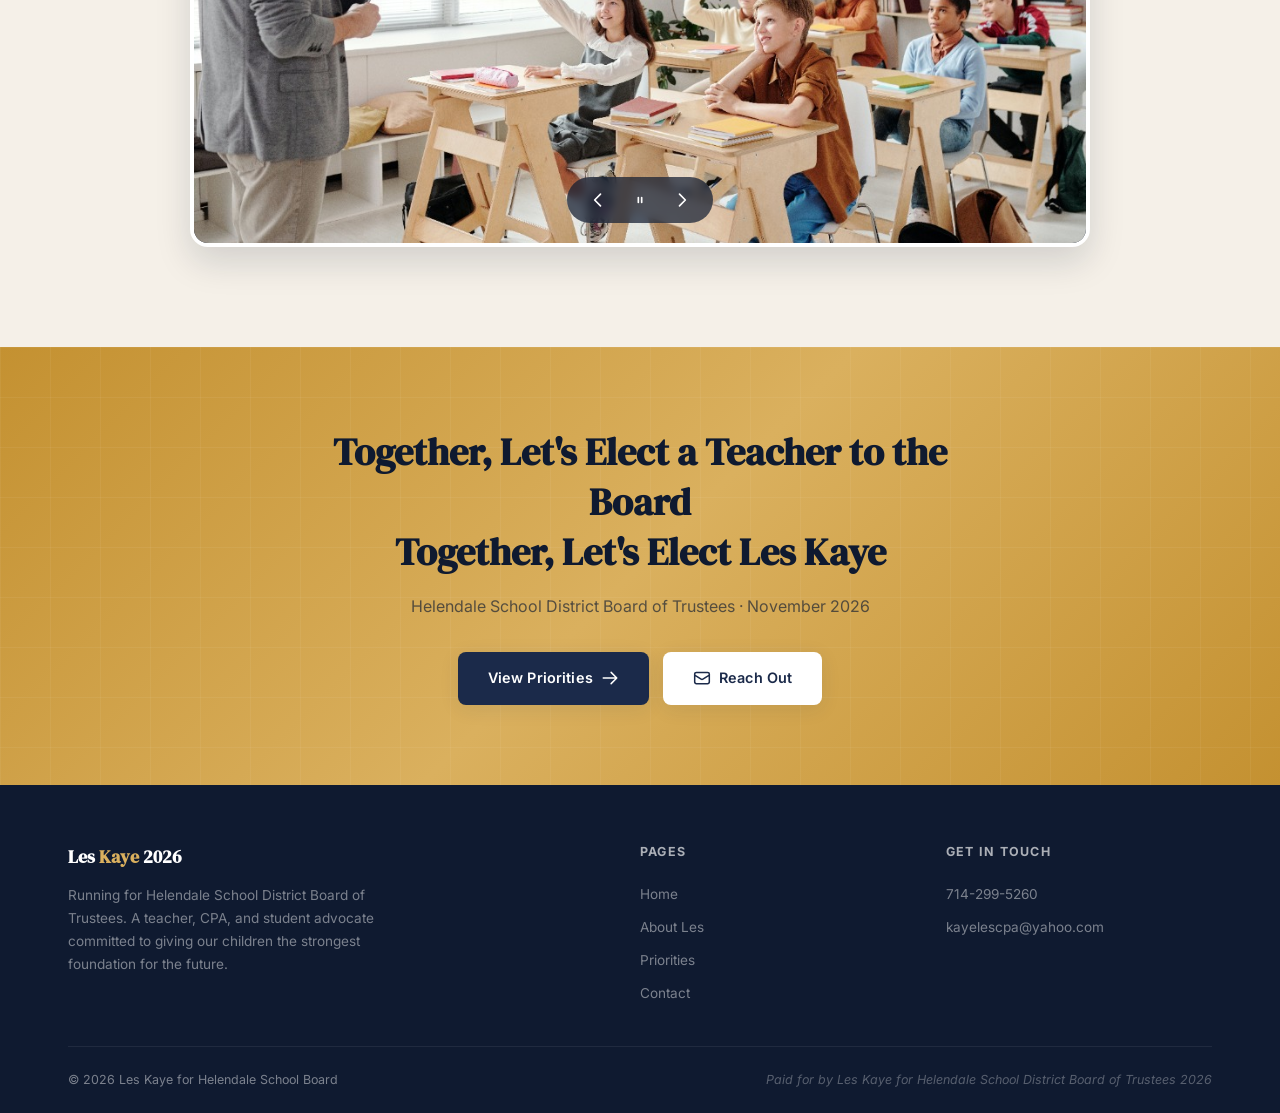
==== commit 984f0a1a: "Update description and advocacy role in index.html" ====
--- a/index.html
+++ b/index.html
@@ -3,7 +3,7 @@
 <head>
   <meta charset="UTF-8">
   <meta name="viewport" content="width=device-width, initial-scale=1.0">
-  <meta name="description" content="Les Kaye for Helendale School District Board of Trustees 2026. A teacher, CPA, and community advocate running to strengthen education in Helendale, California.">
+  <meta name="description" content="Les Kaye for Helendale School District Board of Trustees 2026. A teacher, CPA, and student advocate running to strengthen education in Helendale, California.">
   <meta name="keywords" content="Les Kaye, Helendale School District, School Board, Board of Trustees, Helendale California, education, school board election 2026">
   <meta name="author" content="Les Kaye for Helendale School District Board of Trustees 2026">
   <meta property="og:title" content="Les Kaye for School Board">
@@ -317,7 +317,7 @@
           <h3>Les <em>Kaye</em> 2026</h3>
           <p>
             Running for Helendale School District Board of Trustees. A teacher, CPA,
-            and community advocate committed to giving our children the strongest
+            and student advocate committed to giving our children the strongest
             foundation for the future.
           </p>
         </div>
